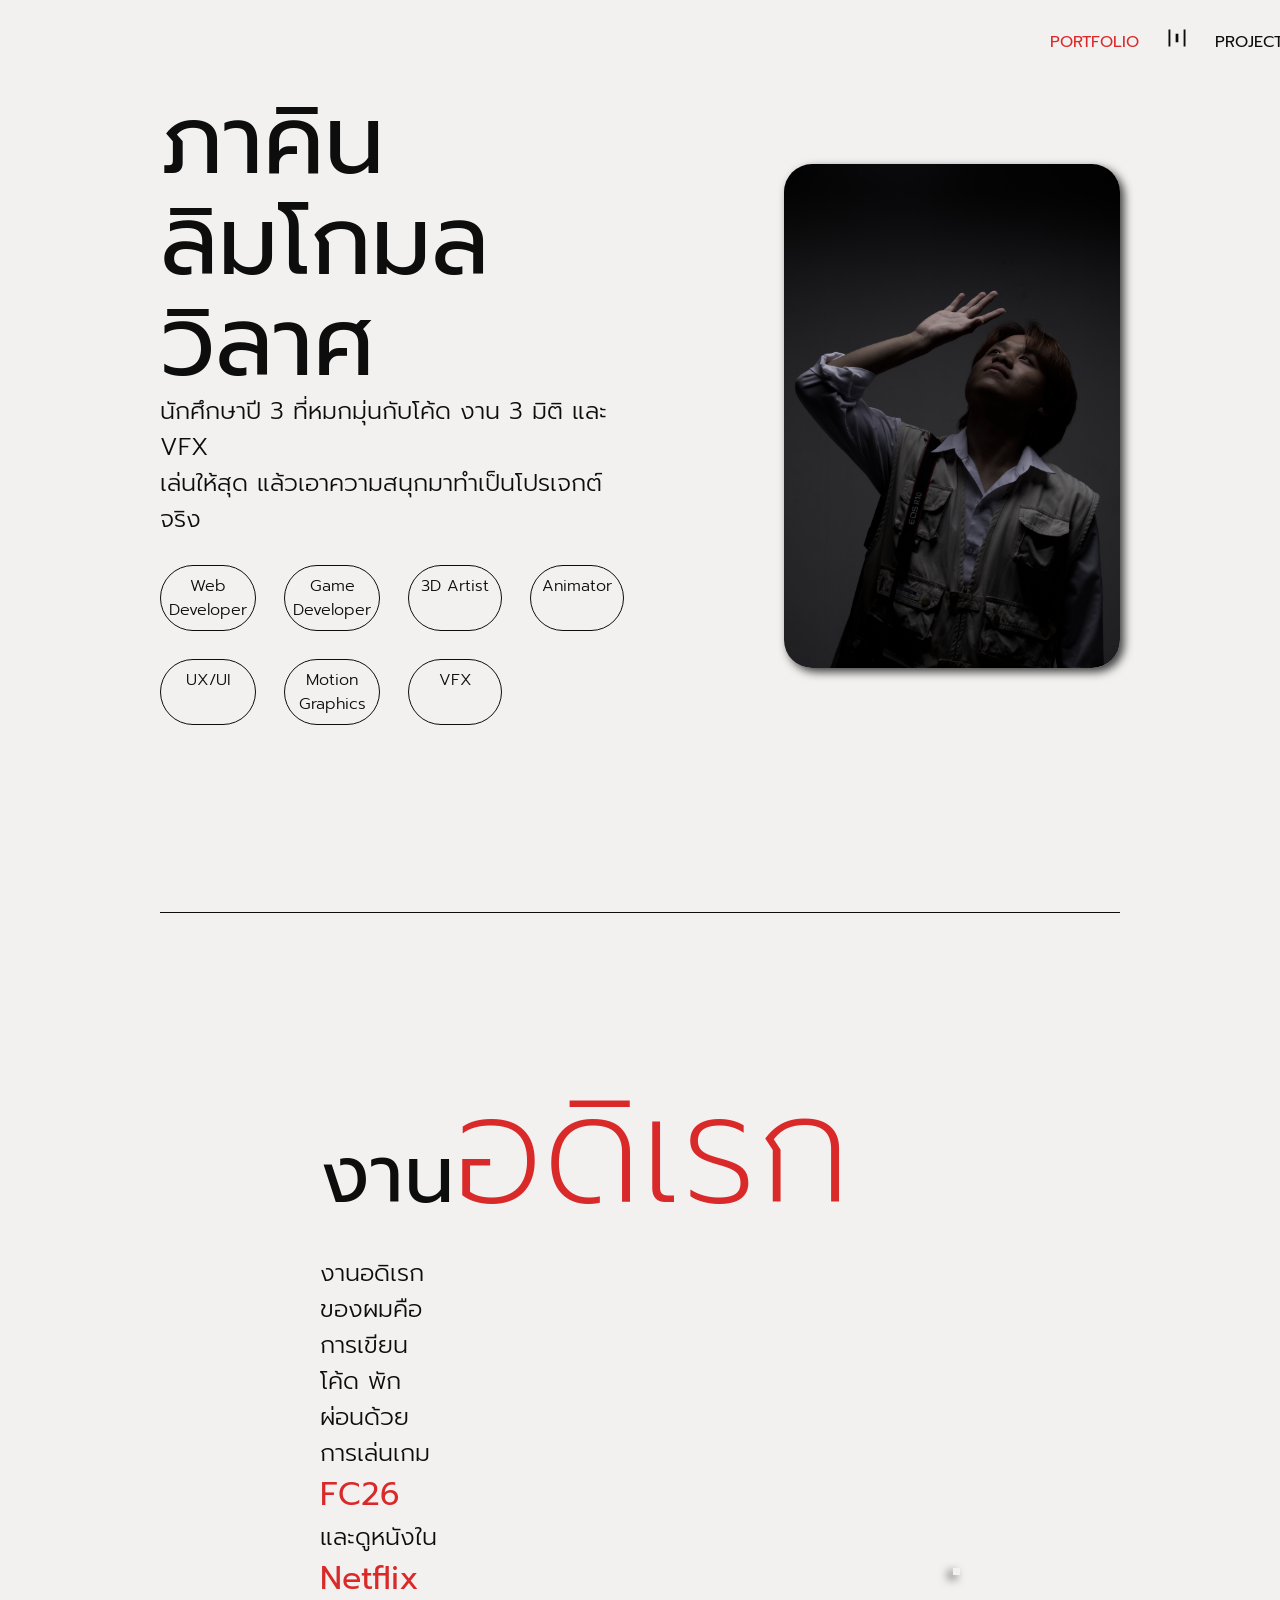
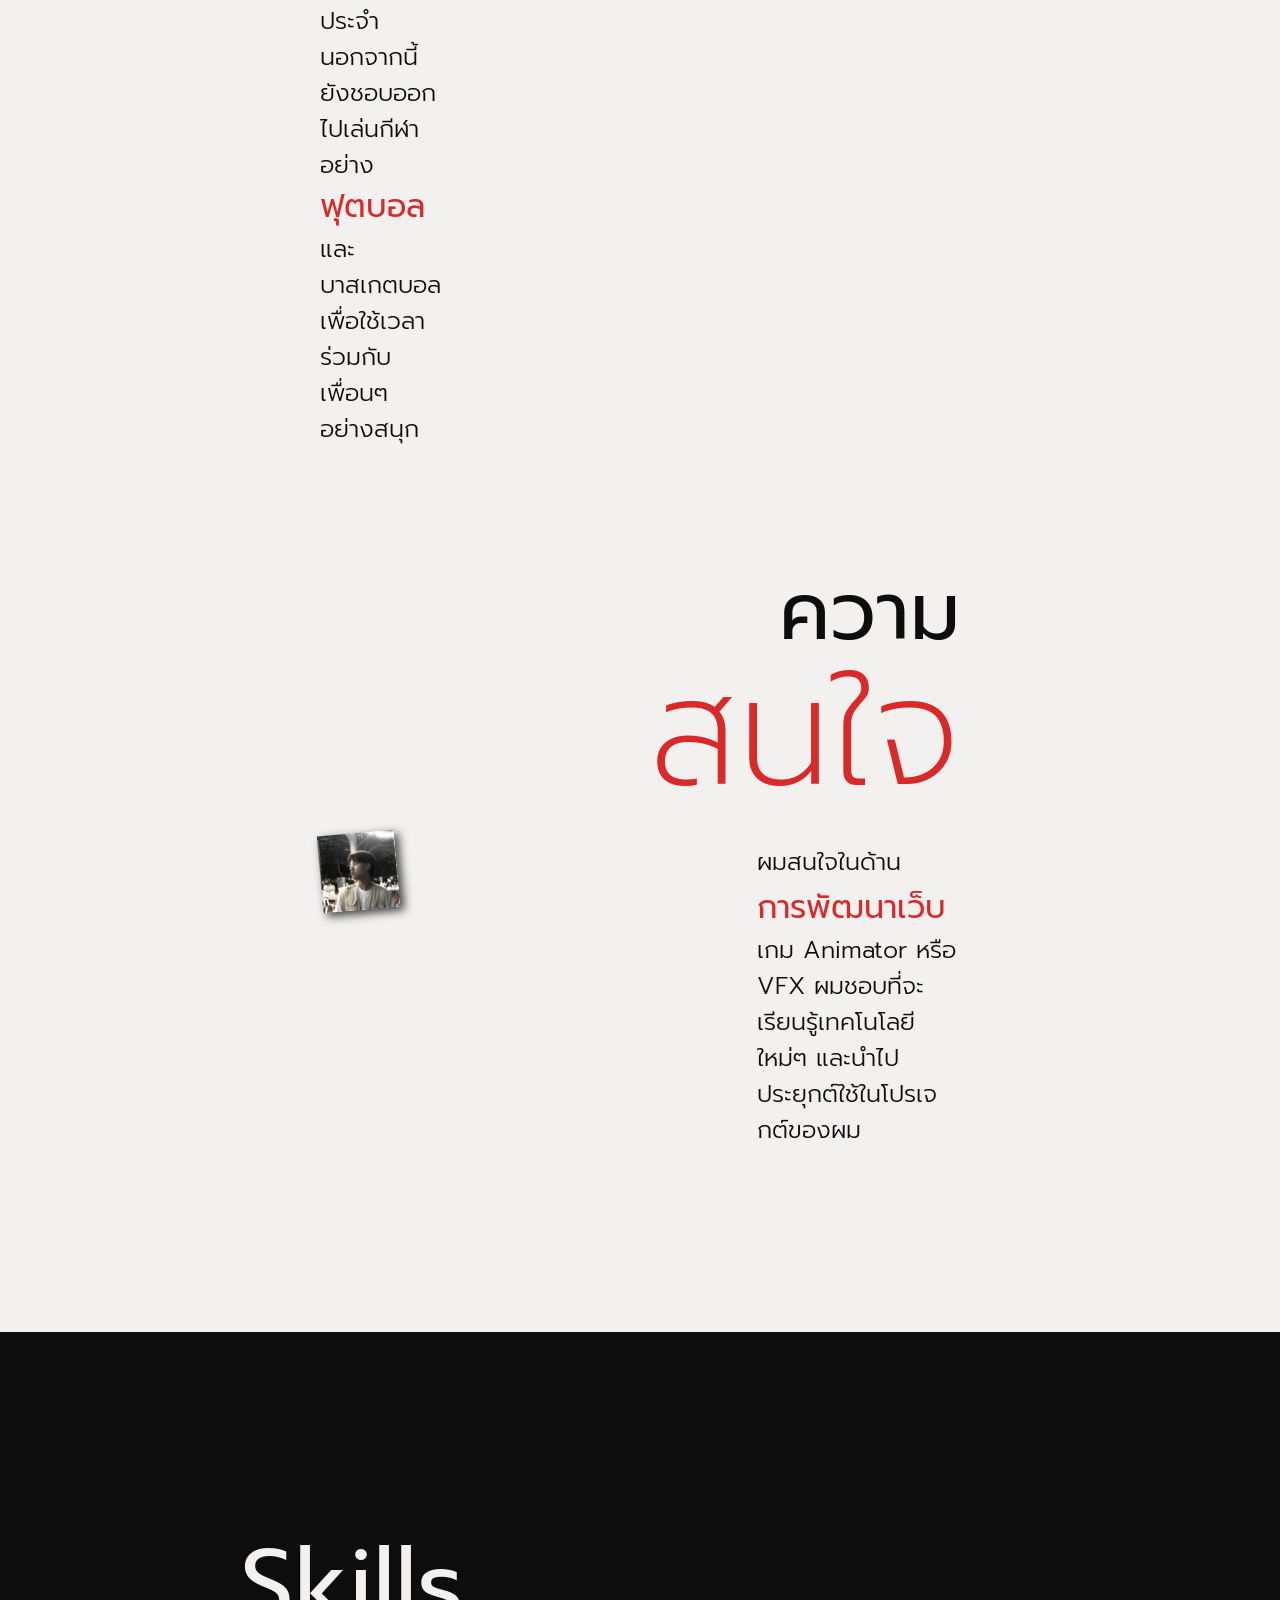
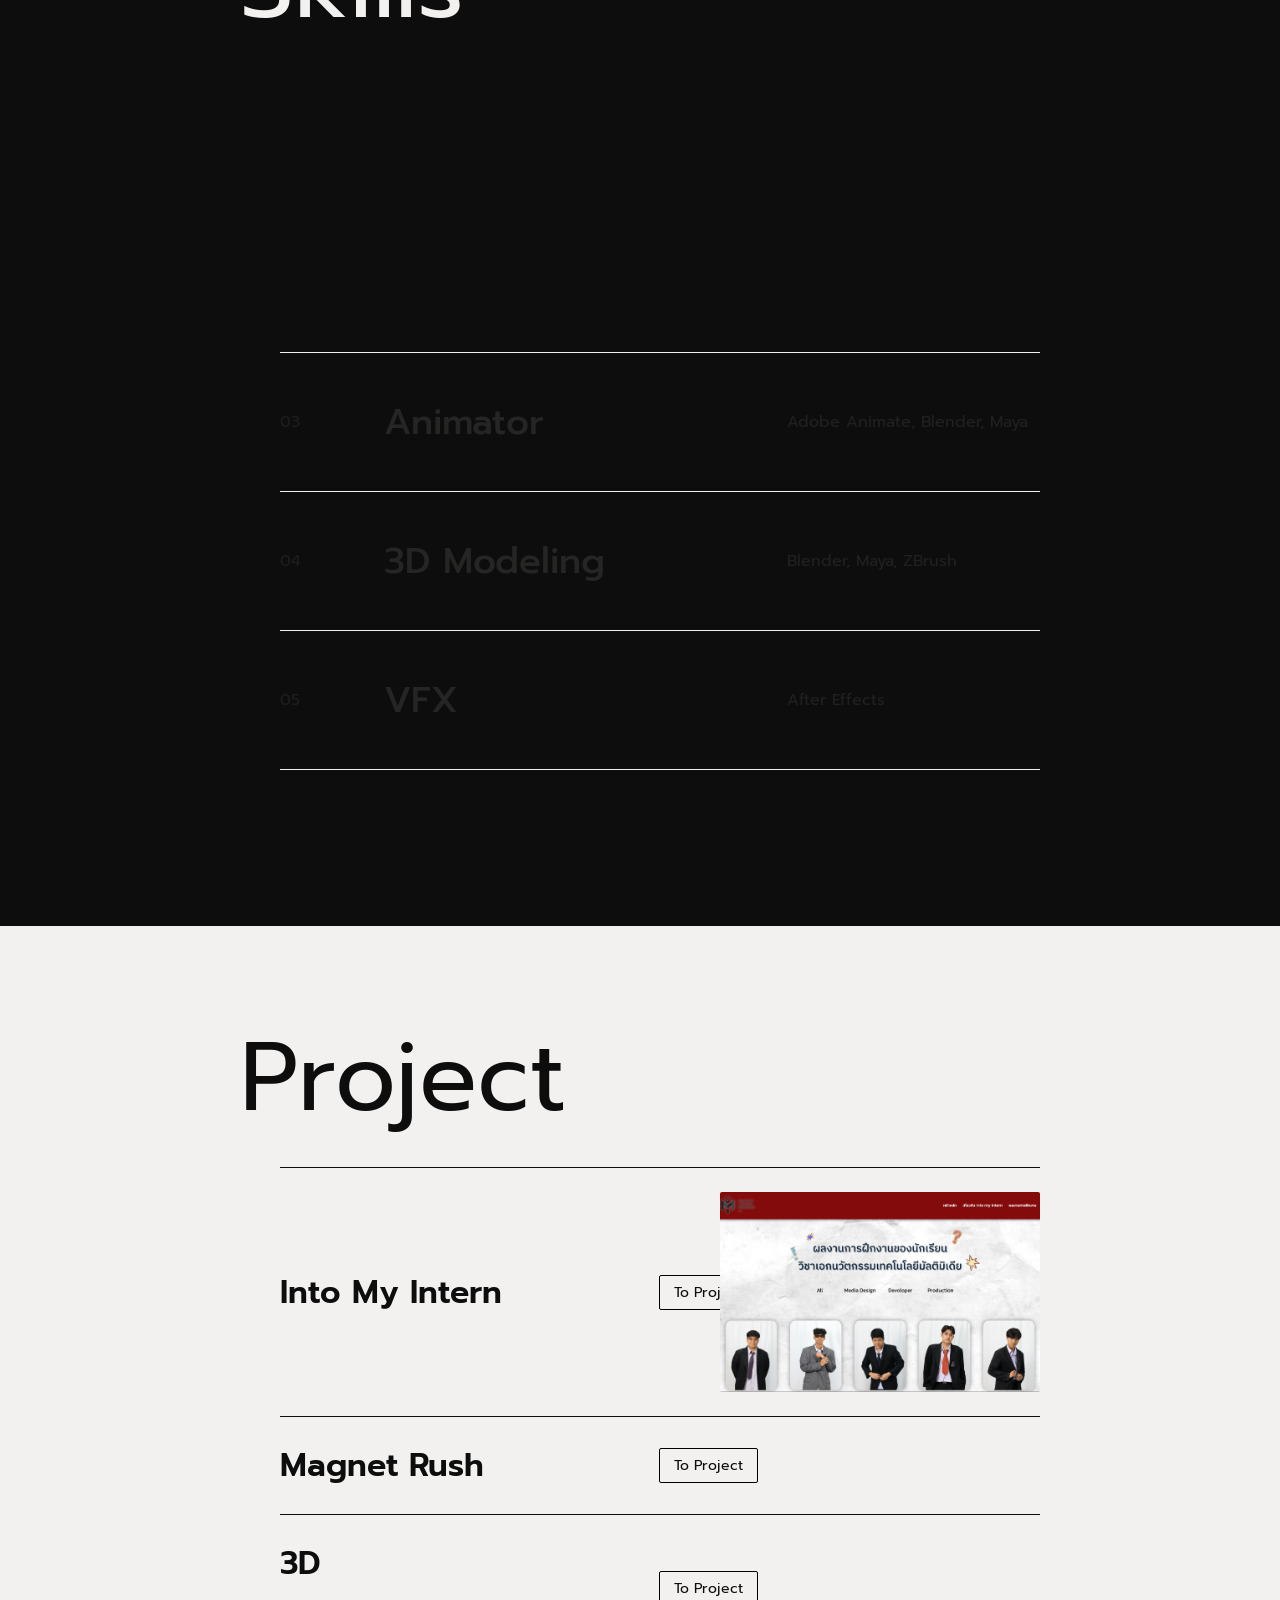
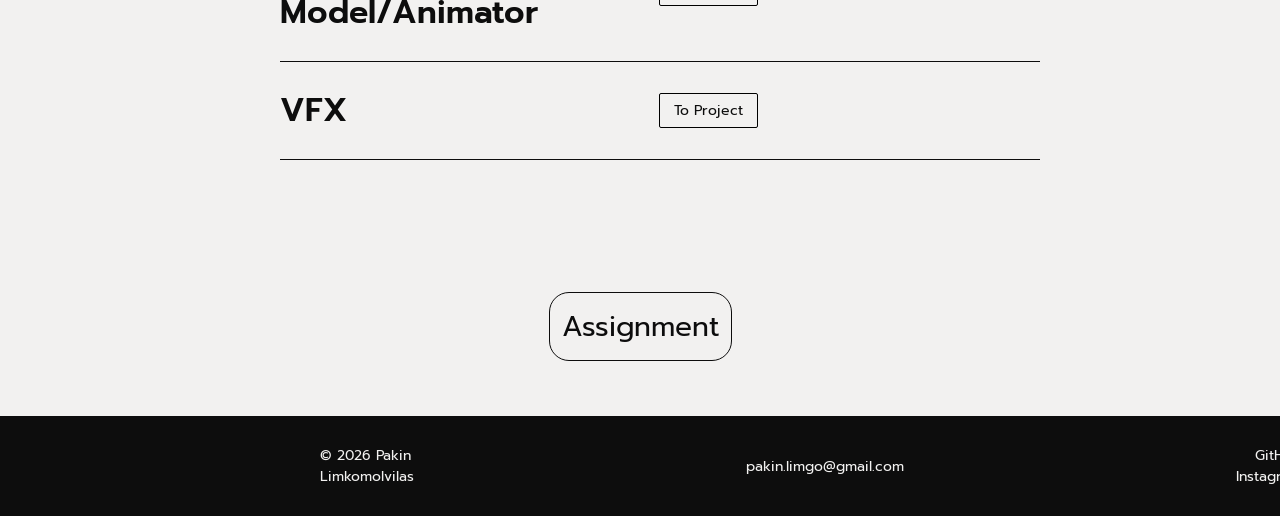
==== index.html @ 9d1e6a83 "lol" ====
<!DOCTYPE html>
<html lang="en">

<head>
    <meta charset="UTF-8">
    <meta name="viewport" content="width=device-width, initial-scale=1.0">
    <link rel="stylesheet" href="style.css">
    <script type="text/javascript" src="main.js"></script>
    <link rel="stylesheet"
        href="https://fonts.googleapis.com/css2?family=Material+Symbols+Outlined:opsz,wght,FILL,GRAD@24,500,1,0&icon_names=horizontal_distribute" />
    <title>Portfolio</title>
</head>

<body>
    <section id="profile">
        <div class="profile">
            <div class="topbar">
                <div class="topleft">
                    <img src="./img/Logo.png" alt="Profile Picture">
                </div>
                <div class="topright">
                    <ul>
                        <li>
                            <a href="./index.html" class="active">
                                PORTFOLIO
                            </a>
                        </li>
                        <li>
                            <span class="material-symbols-outlined">horizontal_distribute</span>
                        </li>
                        <li>
                            <a href="">
                                PROJECT
                            </a>
                        </li>
                    </ul>
                </div>
            </div>
            <div class="justifycenter">
                <div class="centerleft">
                    <h1>
                        <span class="block">ภาคิน</span>
                        <span class="block">ลิมโกมลวิลาศ</span>
                    </h1>
                    <p>
                        <span class="block">นักศึกษาปี 3 ที่หมกมุ่นกับโค้ด งาน 3 มิติ และ VFX</span>
                        <span class="block">เล่นให้สุด แล้วเอาความสนุกมาทำเป็นโปรเจกต์จริง</span>
                    </p>
                    <div class="position">
                        <ul>
                            <li class="position-item">Web Developer</li>
                            <li class="position-item">Game Developer</li>
                            <li class="position-item">3D Artist</li>
                            <li class="position-item">Animator</li>
                            <li class="position-item">UX/UI</li>
                            <li class="position-item">Motion Graphics</li>
                            <li class="position-item">VFX</li>
                        </ul>
                    </div>
                </div>
                <img src="./img/IMG_1264.CR3.jpg" alt="Profile Picture">
            </div>
        </div>
    </section>
    <section id="hobby">
        <div class="hobby">
            <div class="hobby-content">
                <div class="hobby-left">
                    <h1>
                        <span class="block">งาน<span>อดิเรก</span></span>
                    </h1>
                    <p>
                        งานอดิเรกของผมคือการเขียนโค้ด พักผ่อนด้วยการเล่นเกม <span>FC26</span>
                        และดูหนังใน <span>Netflix</span> ประจำ
                        นอกจากนี้ยังชอบออกไปเล่นกีฬาอย่าง<span>ฟุตบอล</span>และบาสเกตบอล
                        เพื่อใช้เวลาร่วมกับเพื่อนๆ อย่างสนุก
                    </p>
                </div>
                <div class="hobby-content-img">
                    <img src="./img/IMG_7482.JPG" alt="Hobby Picture">
                </div>
            </div>
            <div class="interests">
                <div class="interests-right">
                    <h1>
                        <span class="block">ความ<span>สนใจ</span></span>
                    </h1>
                    <p>
                        ผมสนใจในด้าน<span> การพัฒนาเว็บ</span> เกม Animator หรือ VFX
                        ผมชอบที่จะเรียนรู้เทคโนโลยีใหม่ๆ และนำไปประยุกต์ใช้ในโปรเจกต์ของผม
                    </p>
                </div>
                <div class="interests-img">
                    <img src="./img/MAT0667.jpeg" alt="Interests Picture">
                </div>
            </div>
        </div>
    </section>
    <section id="skills">
        <div class="skills">
            <div class="box-skill">
                <h1>Skills</h1>
                <ul>
                    <li class="skills-item">
                        <div class="skill-row">
                            <span class="skill-number">01</span>
                            <h2 class="skill-title">UX/UI</h2>
                            <p class="skill-description">HTML, CSS, JavaScript, Node.js</p>
                        </div>
                    </li>
                    <li class="skills-item">
                        <div class="skill-row">
                            <span class="skill-number">02</span>
                            <h2 class="skill-title">Game Developer</h2>
                            <p class="skill-description">Unity, Unreal Engine 5</p>
                        </div>
                    </li>
                    <li class="skills-item">
                        <div class="skill-row">
                            <span class="skill-number">03</span>
                            <h2 class="skill-title">Animator</h2>
                            <p class="skill-description">Adobe Animate, Blender, Maya</p>
                        </div>
                    </li>
                    <li class="skills-item">
                        <div class="skill-row">
                            <span class="skill-number">04</span>
                            <h2 class="skill-title">3D Modeling</h2>
                            <p class="skill-description">Blender, Maya, ZBrush</p>
                        </div>
                    </li>
                    <li class="skills-item">
                        <div class="skill-row">
                            <span class="skill-number">05</span>
                            <h2 class="skill-title">VFX</h2>
                            <p class="skill-description">After Effects</p>
                        </div>
                    </li>
                </ul>
            </div>
        </div>
    </section>
    <section id="project">
        <div class="project">
            <h1>Project</h1>
            <ul>
                <li class="project-item">
                    <div class="project-row">
                        <span class="project-name">Into My Intern</span>
                        <a class="project-to" href="">To Project</a>
                        <img class="project-img" src="./img/IntoMyInern.png" alt="project">
                    </div>
                </li>
                <li class="project-item">
                    <div class="project-row">
                        <span class="project-name">Magnet Rush</span>
                        <a class="project-to" href="">To Project</a>
                        <!-- <img class="project-img" src="./img/MagnetRush.png" alt="project"> -->
                    </div>
                </li>
                <li class="project-item">
                    <div class="project-row">
                        <span class="project-name">3D Model/Animator</span>
                        <a class="project-to" href="">To Project</a>
                        <!-- <img class="project-img" src="" alt="project"> -->
                    </div>
                </li>
                <li class="project-item">
                    <div class="project-row">
                        <span class="project-name">VFX</span>
                        <a class="project-to" href="">To Project</a>
                        <!-- <img class="project-img" src="" alt="project"> -->
                    </div>
                </li>
            </ul>
        </div>
    </section>
    <div class="as">
        <a href="">Assignment</a>
    </div>
    <footer class="footer">
        <div class="footer-col left">
            <span>© 2026 Pakin Limkomolvilas</span>
        </div>
        <div class="footer-col center">
            <a href="mailto:your.pakin.limgo@gmailcom">pakin.limgo@gmail.com</a>
        </div>
        <div class="footer-col right">
            <a href="https://github.com/Pakin18888888" target="_blank">GitHub</a>
            <a href="https://www.instagram.com/ppaakin_18" target="_blank">Instagram</a>
        </div>
    </footer>
</body>
---- style.css ----
@import url('https://fonts.googleapis.com/css2?family=Prompt:ital,wght@0,100;0,200;0,300;0,400;0,500;0,600;0,700;0,800;0,900;1,100;1,200;1,300;1,400;1,500;1,600;1,700;1,800;1,900&display=swap');


:root {
    --primary: #D92929;
    --primary-light: #F2F1F0;
    --primary-dark: #0D0D0D;

    --space-xs: 0.5rem;
    /*`8px`*/
    --space-sm: 0.75rem;
    /*`12px`*/
    --space-md: 1.25rem;
    /*`20px`*/
    --space-lg: 1.75rem;
    /*`28px`*/
    --space-xl: 2.5rem;
    /*`40px`*/
    --space-xxl: 3rem;
    /*`48px`*/
    --space-xxxl: 4.25rem;
    /*`68px`*/
    --space-xxxxl: 10rem;
    /*`160px`*/
    --space-xxxxxl: 15rem;
    /*`320px`*/

    --transition-smoment: all 0.3s ease;
}

/* --------------------------------------- */
/* -------------- Portfolio -------------- */
/* --------------------------------------- */

*,
*::before,
*::after {
    transition: var(--transition-smoment);
}

html {
    scroll-behavior: smooth;
}

body {
    font-family: 'Prompt', sans-serif;
    margin: 0;
    padding: 0;
    background-color: var(--primary-light);
    color: var(--primary-dark);
}

.material-symbols-outlined {
    font-variation-settings:
        'FILL' 1,
        'wght' 500,
        'GRAD' 0,
        'opsz' 24
}

#profile,
#hobby {
    width: 100%;
    min-height: 100vh;
}

.profile,
.hobby,
.project {
    margin: 0 var(--space-xxxxl);
    margin-bottom: var(--space-xl);
}

.hobby {
    border-top: 0.05px solid var(--primary-dark);
}

.topbar {
    display: flex;
    gap: 1000px;
    justify-content: center;
    margin-top: var(--space-sm);
    margin-bottom: var(--space-sm);
    margin-left: var(--space-xxxxl);
    margin-right: var(--space-xxxxl);

}

.topright ul {
    display: flex;
    gap: var(--space-lg);
    align-items: center;
    justify-content: right;
    margin-right: var(--space-xxl);
}

.topleft img {
    width: 60px;
}

.topright ul li {
    list-style: none;
}

.topright ul li a {
    text-decoration: none;
    color: var(--primary-dark);
    font-size: 16px;
    font-weight: 400;
}

.topright ul li a.active {
    color: var(--primary);
}

.topright ul li span {
    font-size: 20px;
    font-weight: 400;
}

.block {
    display: block;
}

.justifycenter {
    display: flex;
    gap: var(--space-xxxxl);
    justify-content: center;
    align-items: center;
}

.justifycenter img {
    width: 35%;
    border-radius: var(--space-lg);
    box-shadow: 4px 4px 10px rgba(0, 0, 0, 0.75);
    filter: grayscale(50%);
}


.centerleft h1 {
    font-size: 96px;
    font-weight: 400;
    line-height: 1.05;
    margin: 0;
}

.centerleft p {
    font-size: 24px;
    font-weight: 300;
    line-height: 1.5;
    margin: 0;
}

.position ul {
    display: grid;
    grid-template-columns: repeat(4, 1fr);
    gap: var(--space-lg);
    margin-top: var(--space-lg);
    padding: 0;
}

.position ul li {
    font-size: 16px;
    font-weight: 300;
    list-style: none;
    text-align: center;
}

.position-item {
    padding: var(--space-xs);
    border: 1px solid var(--primary-dark);
    border-radius: var(--space-xl);
}

.hobby-content {
    margin: var(--space-xxxxl);
    margin-bottom: 100px;
    display: flex;
    gap: var(--space-sm);
    justify-content: center;
    align-items: center;
    flex-direction: row;
}

.hobby-content-img {
    width: 55%;
    aspect-ratio: 1 / 1;
    overflow: hidden;
    box-shadow: -4px 4px 10px rgba(0, 0, 0, 0.75);
    transform: rotate(5deg);
}

.hobby-content-img img {
    width: 100%;
    height: 100%;
    object-fit: cover;
    object-position: 25% 60%;
    transform: scale(1.5);
    transform-origin: 95% 50%;
    filter: grayscale(50%);
}

.hobby-left h1 {
    font-size: 80px;
    font-weight: 400;
    line-height: 1.05;
    margin: 0;
}

.hobby-left p {
    font-size: 24px;
    font-weight: 300;
    line-height: 1.5;
    padding-right: 500px;
}

.hobby-left h1 span>span {
    font-size: 150px;
    font-weight: 200;
    color: var(--primary);
}

.hobby-left p span {
    font-size: 32px;
    font-weight: 400;
    color: var(--primary);
}

.interests {
    margin: var(--space-xxxxl);
    margin-top: 0;
    display: flex;
    gap: var(--space-xxxxl);
    justify-content: center;
    align-items: center;
    flex-direction: row-reverse;
}

.interests-img {
    width: 45%;
    aspect-ratio: 1 / 1;
    overflow: hidden;
    box-shadow: 4px 4px 10px rgba(0, 0, 0, 0.75);
    transform: rotate(-5deg);
}

.interests-img img {
    width: 100%;
    height: 100%;
    object-fit: cover;
    object-position: 25% 60%;
    transform: scale(1.5);
    transform-origin: 75% 50%;
    filter: grayscale(50%);
}

.interests-right h1 {
    font-size: 80px;
    font-weight: 400;
    line-height: 1.05;
    margin: 0;
    text-align: right;
}

.interests-right p {
    font-size: 24px;
    font-weight: 300;
    line-height: 1.5;
    align-items: right;
    padding-left: 200px;
}

.interests-right h1 span>span {
    font-size: 150px;
    font-weight: 200;
    color: var(--primary);
}

.interests-right p span {
    font-size: 32px;
    font-weight: 400;
    color: var(--primary);
}

#skills {
    width: 100%;
    min-height: auto;
    background-color: var(--primary-dark);
    display: flex;
    flex-direction: column;
    justify-content: center;
    padding: 100px 0;
    box-sizing: border-box;
}

.skills {
    color: var(--primary-light);
    background-color: var(--primary-dark);
    margin: 0 var(--space-xxxxxl);
    margin-bottom: var(--space-xl);
}

.box-skill {
    margin: 0;
}

.skills h1 {
    font-size: 96px;
    font-weight: 400;
    margin-bottom: 0;
}

.skills-item {
    list-style: none;
    border-top: 0.05px solid var(--primary-light);
    opacity: 0;
    transform: translateX(150px);
}

.skills-item:last-child {
    border-bottom: 0.05px solid var(--primary-light);
}

.skills-item.active{
    opacity: 1;
    transform: translateX(0);
}

.skill-row {
    display: grid;
    grid-template-columns: 80px 1.5fr 1fr;
    gap: 24px;
    align-items: center;
    font-size: 24px;
    padding: 42px 0;
    opacity: .1;
}

.skill-number {
    font-size: 16px;
    opacity: 0.7;
}

.skill-title {
    font-size: 36px;
    font-weight: 500;
    margin: 0;
}

.skill-description {
    font-size: 16px;
    margin: 0;
    text-align: left;
    opacity: 0.8;
}

#project {
    width: 100%;
    min-height: 100vb;
    padding: 0 0 60px 0;
    box-sizing: border-box;
}

.project {
    margin: 0 var(--space-xxxxxl);
}

.project h1 {
    font-size: 96px;
    font-weight: 400;
    margin-bottom: 0;
}

.project-item {
    list-style: none;
    border-top: 0.05px solid var(--primary-dark);
}

.project-item:last-child {
    border-bottom: 0.05px solid var(--primary-dark);
}

.project-row {
    display: grid;
    grid-template-columns: 1.5fr 1fr 200px;
    gap: 32px;
    align-items: center;
    padding: 24px 0;
}

.project-name {
    font-size: 32px;
    font-weight: 600;
}

.project-to {
    justify-self: center;
    text-decoration: none;
    color: inherit;
    font-size: 14px;
    border: 1px solid #000;
    padding: 6px 14px;
    border-radius: 2px;
    cursor: pointer;
    transition: background-color 0.2s ease, color 0.2s ease;
}

.project-img {
    width: 320px;
    height: 200px;
    object-fit: cover;
    background-color: #555555;
    border-radius: 2px;
    justify-self: end;
}

.as {
    text-align: center;
    margin-bottom: var(--space-xxxl);
}

.as a {
    background-color: var(--primary-light);
    color: var(--primary-dark);
    text-decoration: none;
    font-size: var(--space-lg);
    border: 1px solid;
    border-radius: 20px;
    padding: var(--space-sm);
}

.footer-col {
    margin: 0 var(--space-xxxxl);
}

.footer {
    display: grid;
    grid-template-columns: repeat(3, 1fr);
    align-items: center;
    min-height: 100px;
    padding: 0 var(--space-xxxxl, 8%);
    box-sizing: border-box;
    background-color: var(--primary-dark);
    color: var(--primary-light);
    font-size: 14px;
}

.footer-col.left {
    text-align: left;
}

.footer-col.center {
    text-align: center;
}

.footer-col.right {
    text-align: right;
}

.footer a {
    color: inherit;
    text-decoration: none;
    margin-left: 12px;
    transition: opacity 0.2s;
}

.topright ul li a:active {
    color: var(--primary);
}

.topright ul li a:hover {
    color: var(--primary);
}

.position-item:hover {
    background-color: var(--primary-dark);
    color: var(--primary-light);
}

.justifycenter img:hover {
    filter: grayscale(0);
}

.hobby-content-img:hover {
    aspect-ratio: 2 / 1;
    transform: scale(2);
    box-shadow: 0px 4px 40px rgba(0, 0, 0, 0.75);
}

.hobby-content-img img:hover {
    object-position: 25% 60%;
    transform-origin: 55% 50%;
    filter: grayscale(0);
    transform: scale(2);
}

.interests-img:hover {
    aspect-ratio: 2 / 3;
    transform: scale(1);
    width: 35%;
    box-shadow: 0px 4px 40px rgba(0, 0, 0, 0.75);
}

.interests-img img:hover {
    object-position: 50% 30%;
    transform-origin: 50% 50%;
    filter: grayscale(0);
    transform: scale(2);
}

.skill-row:hover{
    opacity: 1;
}
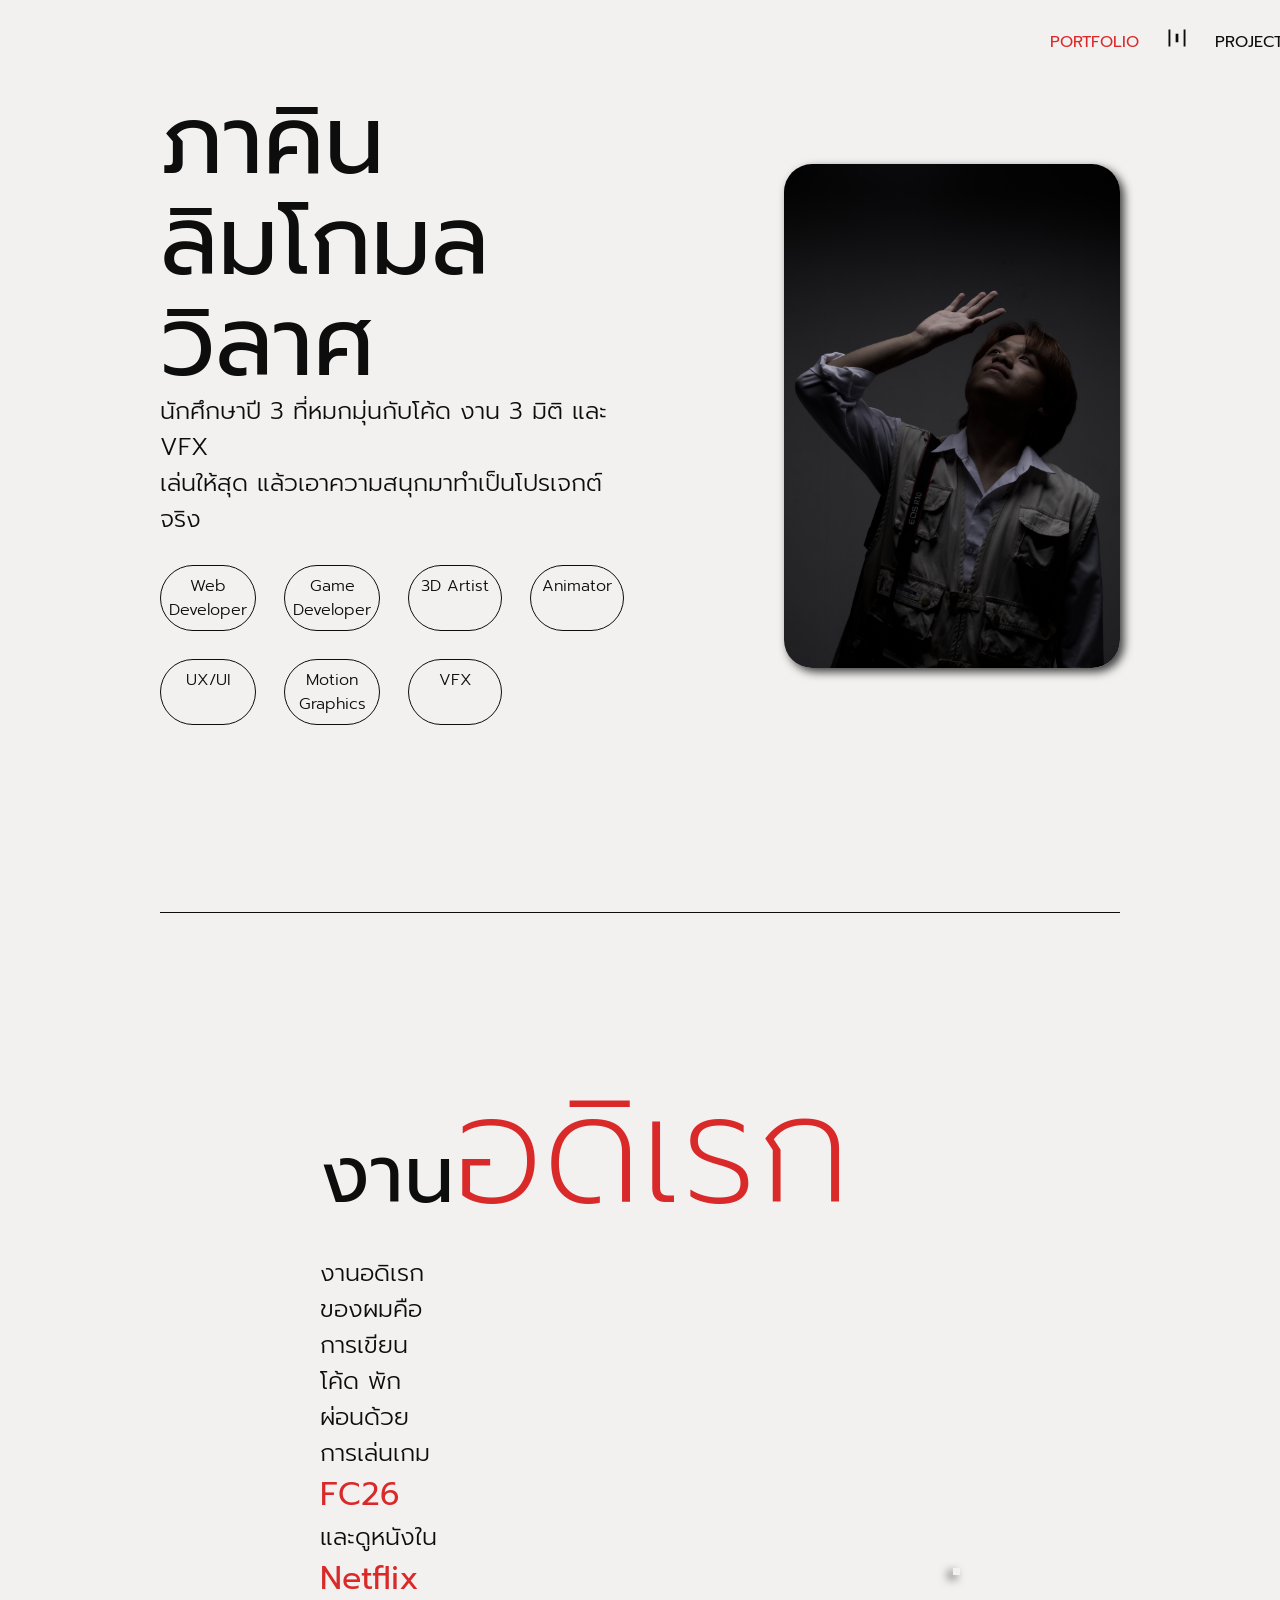
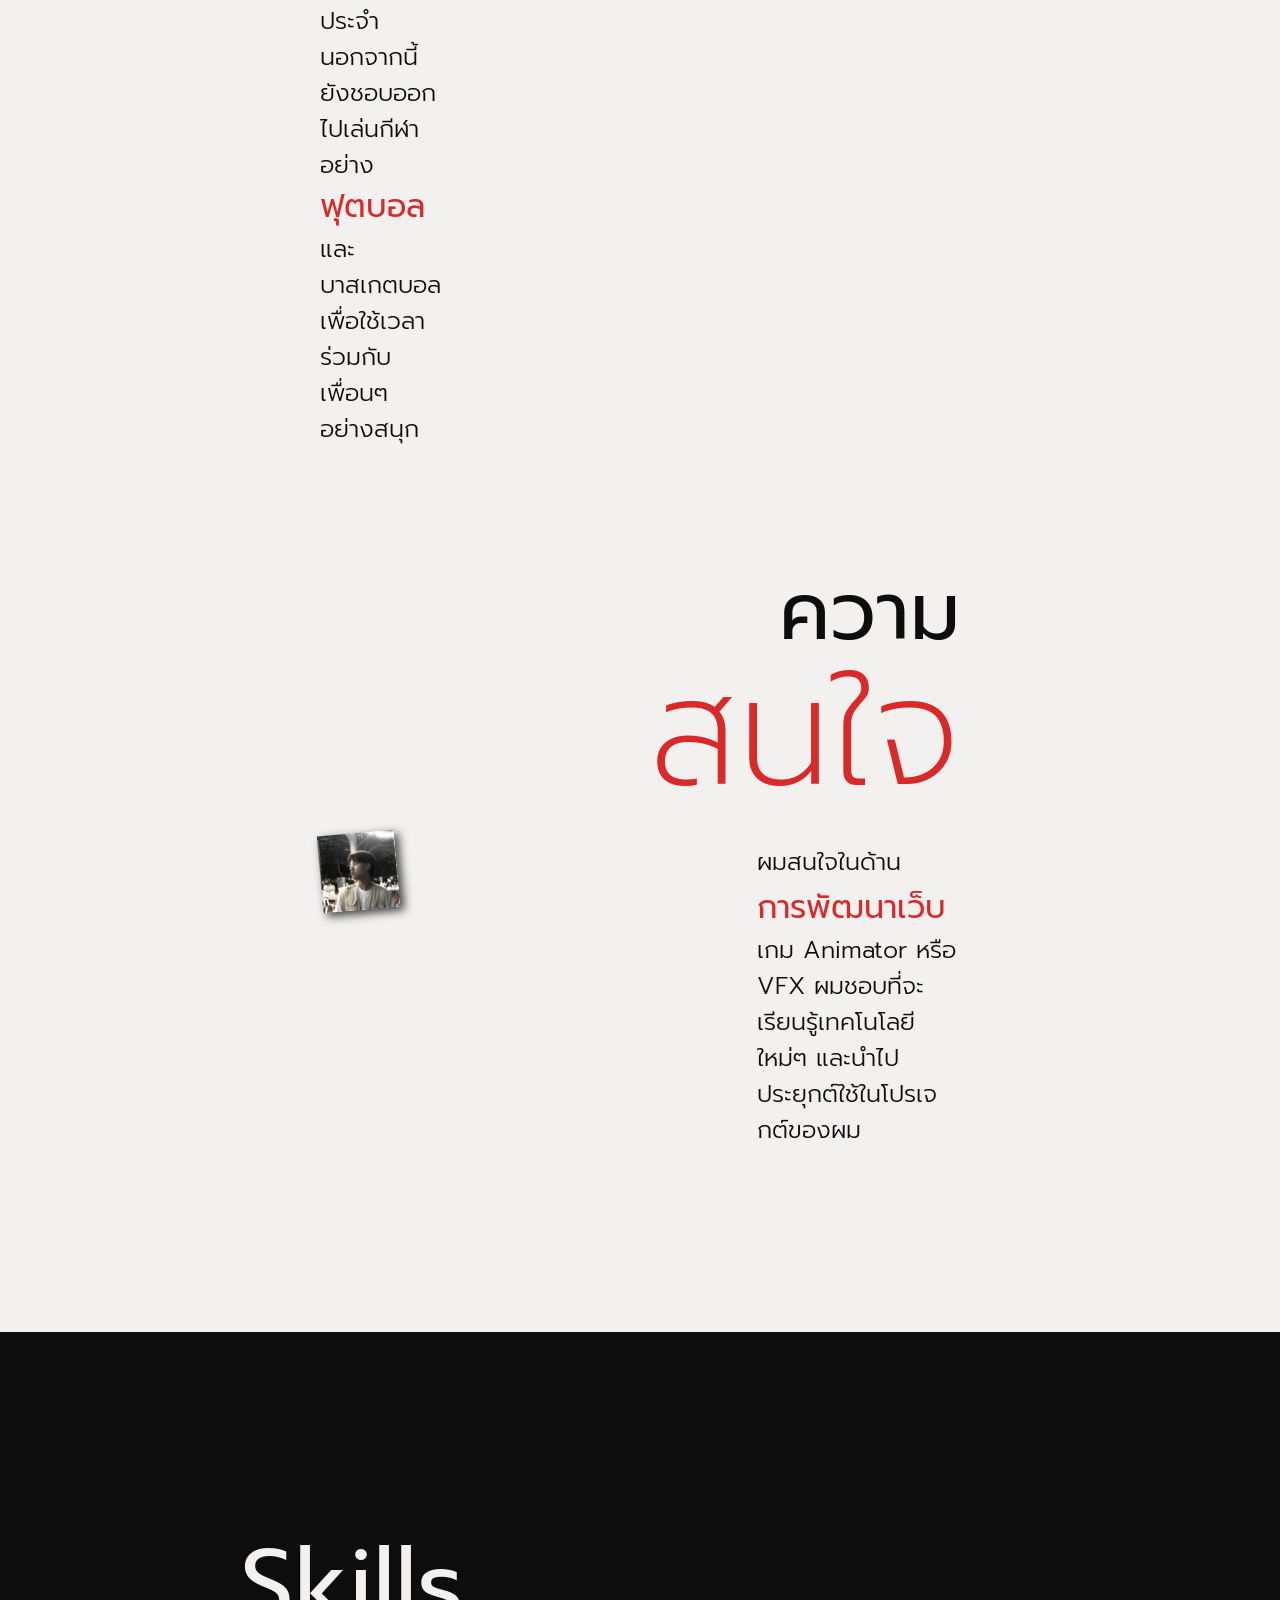
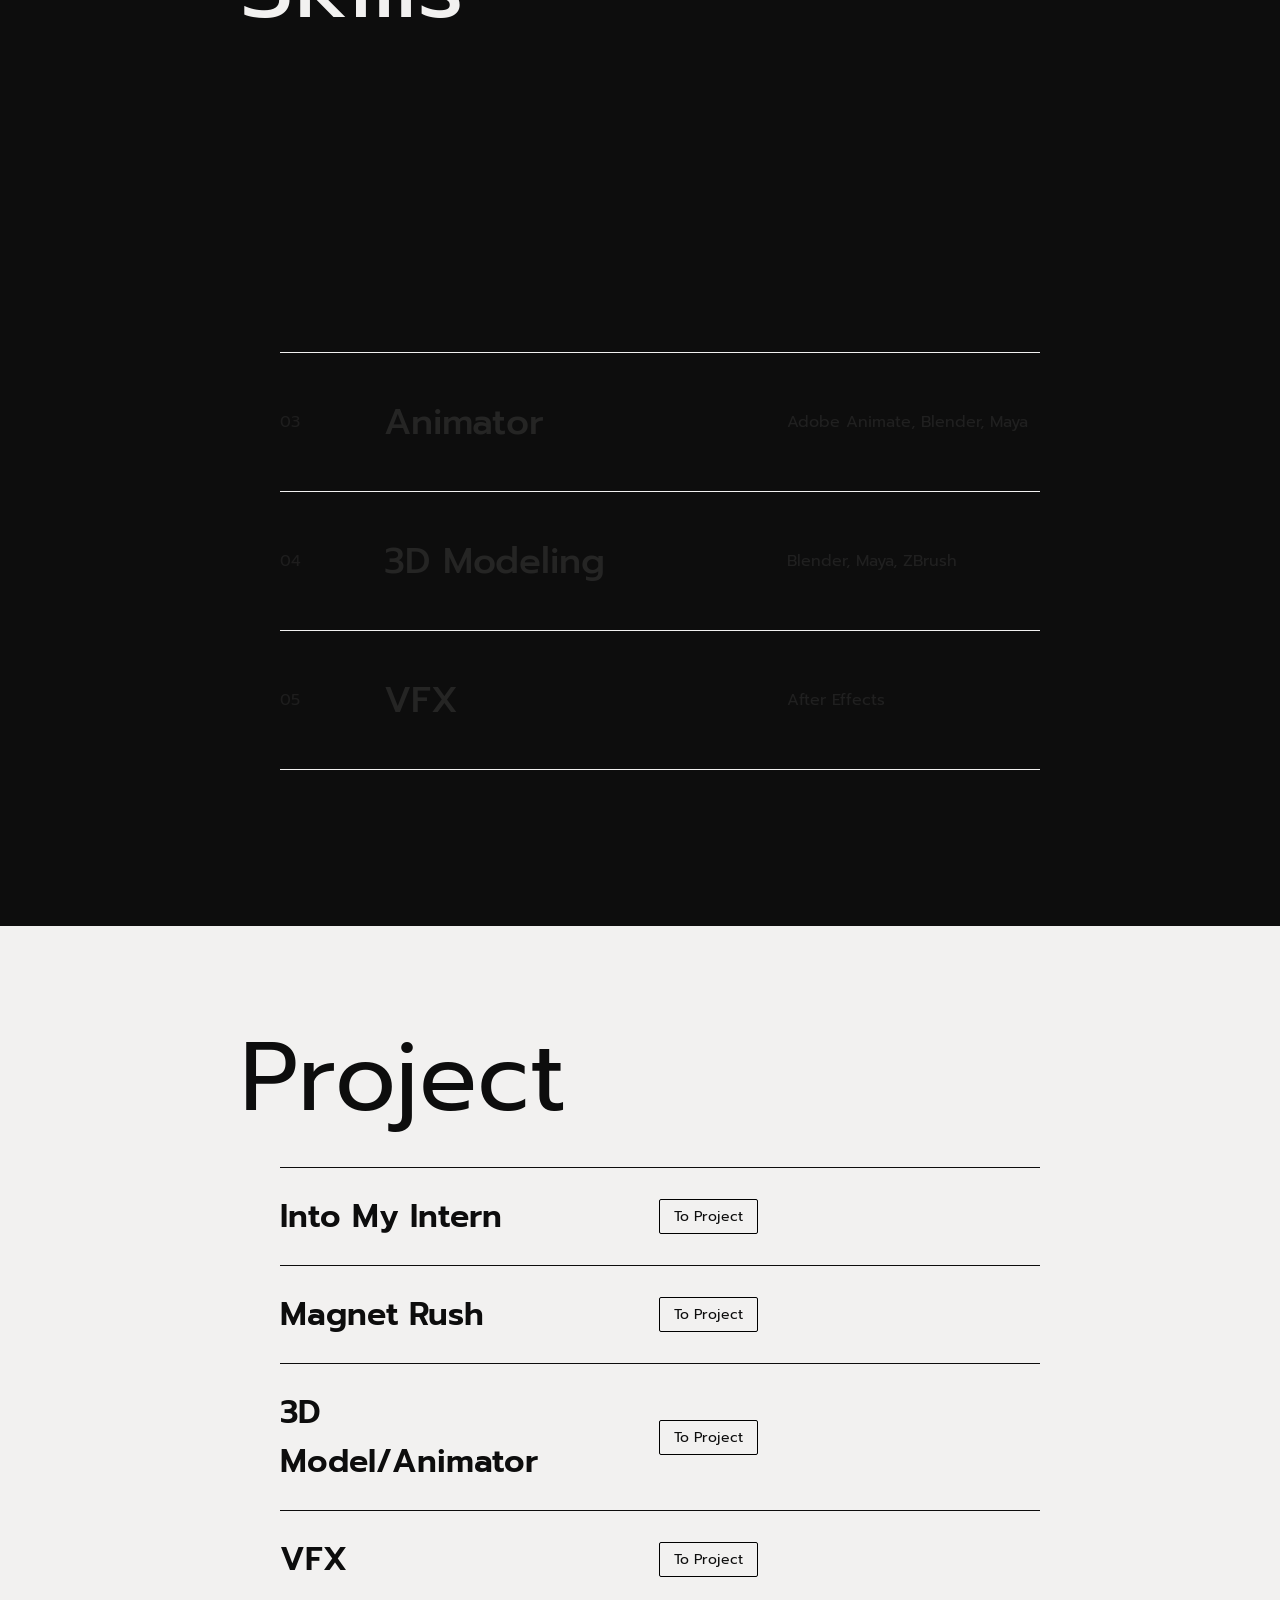
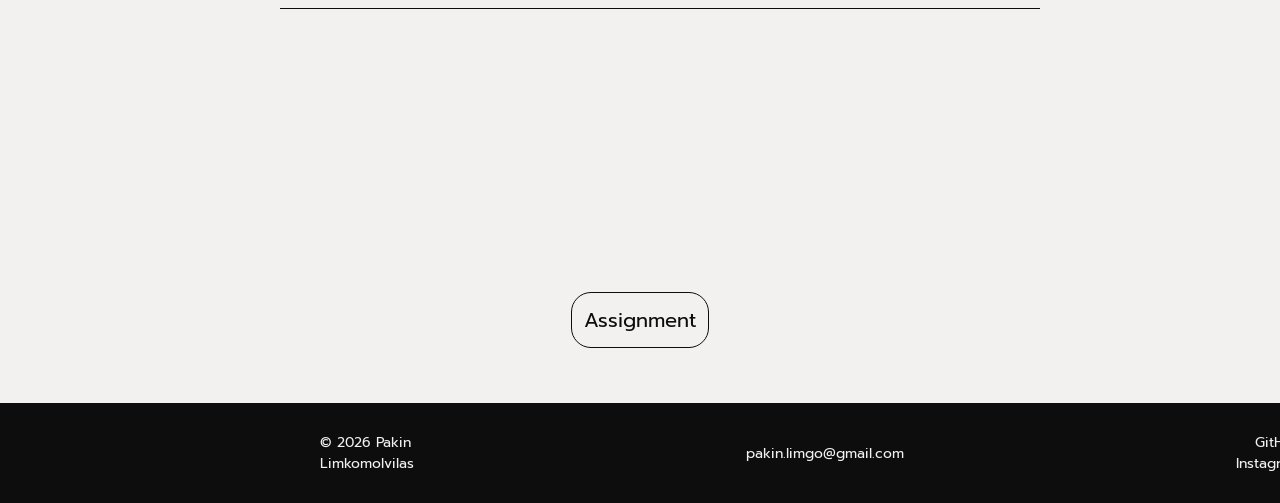
==== commit 61a135fd: "ok" ====
--- a/index.html
+++ b/index.html
@@ -144,28 +144,28 @@
         <div class="project">
             <h1>Project</h1>
             <ul>
-                <li class="project-item">
+                <li class="project-item active">
                     <div class="project-row">
                         <span class="project-name">Into My Intern</span>
                         <a class="project-to" href="">To Project</a>
                         <img class="project-img" src="./img/IntoMyInern.png" alt="project">
                     </div>
                 </li>
-                <li class="project-item">
+                <li class="project-item active">
                     <div class="project-row">
                         <span class="project-name">Magnet Rush</span>
                         <a class="project-to" href="">To Project</a>
                         <!-- <img class="project-img" src="./img/MagnetRush.png" alt="project"> -->
                     </div>
                 </li>
-                <li class="project-item">
+                <li class="project-item active">
                     <div class="project-row">
                         <span class="project-name">3D Model/Animator</span>
                         <a class="project-to" href="">To Project</a>
                         <!-- <img class="project-img" src="" alt="project"> -->
                     </div>
                 </li>
-                <li class="project-item">
+                <li class="project-item active">
                     <div class="project-row">
                         <span class="project-name">VFX</span>
                         <a class="project-to" href="">To Project</a>
--- a/style.css
+++ b/style.css
@@ -321,7 +321,7 @@
     border-bottom: 0.05px solid var(--primary-light);
 }
 
-.skills-item.active{
+.skills-item.active {
     opacity: 1;
     transform: translateX(0);
 }
@@ -414,6 +414,51 @@
     justify-self: end;
 }
 
+.expandable-details,
+.expandable-image {
+    display: grid;
+    grid-template-rows: 0fr;
+    opacity: 0;
+}
+
+/* ทำให้รูปภาพมีสไลด์จากทางซ้ายนิดๆ แบบในคลิป */
+.expandable-image {
+    transform: translateX(-20px);
+    justify-self: end;
+    /* ดันกรอบรูปให้ชิดขวาสุดเสมอ */
+}
+
+/* ซ่อนส่วนเกินเวลายังพับอยู่ */
+.details-inner,
+.image-inner {
+    overflow: hidden;
+}
+
+/* จัดสไตล์ตัวหนังสือ */
+.details-inner {
+    display: flex;
+    gap: 40px;
+    margin-top: 0;
+    transition: margin-top 0.5s ease;
+}
+
+.details-inner small {
+    font-size: 10px;
+    color: #888;
+    letter-spacing: 1px;
+}
+
+.details-inner p {
+    font-size: 14px;
+    margin: 4px 0 0 0;
+    font-weight: 500;
+}
+
+/* ทำให้ชี้เมาส์ได้ทั้งบรรทัด */
+.project-item {
+    cursor: pointer;
+}
+
 .as {
     text-align: center;
     margin-bottom: var(--space-xxxl);
@@ -423,7 +468,7 @@
     background-color: var(--primary-light);
     color: var(--primary-dark);
     text-decoration: none;
-    font-size: var(--space-lg);
+    font-size: var(--space-md);
     border: 1px solid;
     border-radius: 20px;
     padding: var(--space-sm);
@@ -508,6 +553,30 @@
     transform: scale(2);
 }
 
-.skill-row:hover{
+.skill-row:hover {
     opacity: 1;
+}
+
+.project-item:hover .project-name {
+    color: #e50914;
+    transition: color 0.3s ease;
+}
+
+/* 2. กางความสูงและโชว์เนื้อหา + รูปภาพ */
+.project-item:hover .expandable-details,
+.project-item:hover .expandable-image {
+    grid-template-rows: 1fr;
+    opacity: 1;
+    width: 320px;
+    height: 200px;
+}
+
+/* สไลด์รูปเข้าที่ */
+.project-item:hover .expandable-image {
+    transform: translateX(0);
+}
+
+/* 3. ดันรายละเอียดลงมาให้มีระยะห่างจากชื่อ */
+.project-item:hover .details-inner {
+    margin-top: 16px;
 }
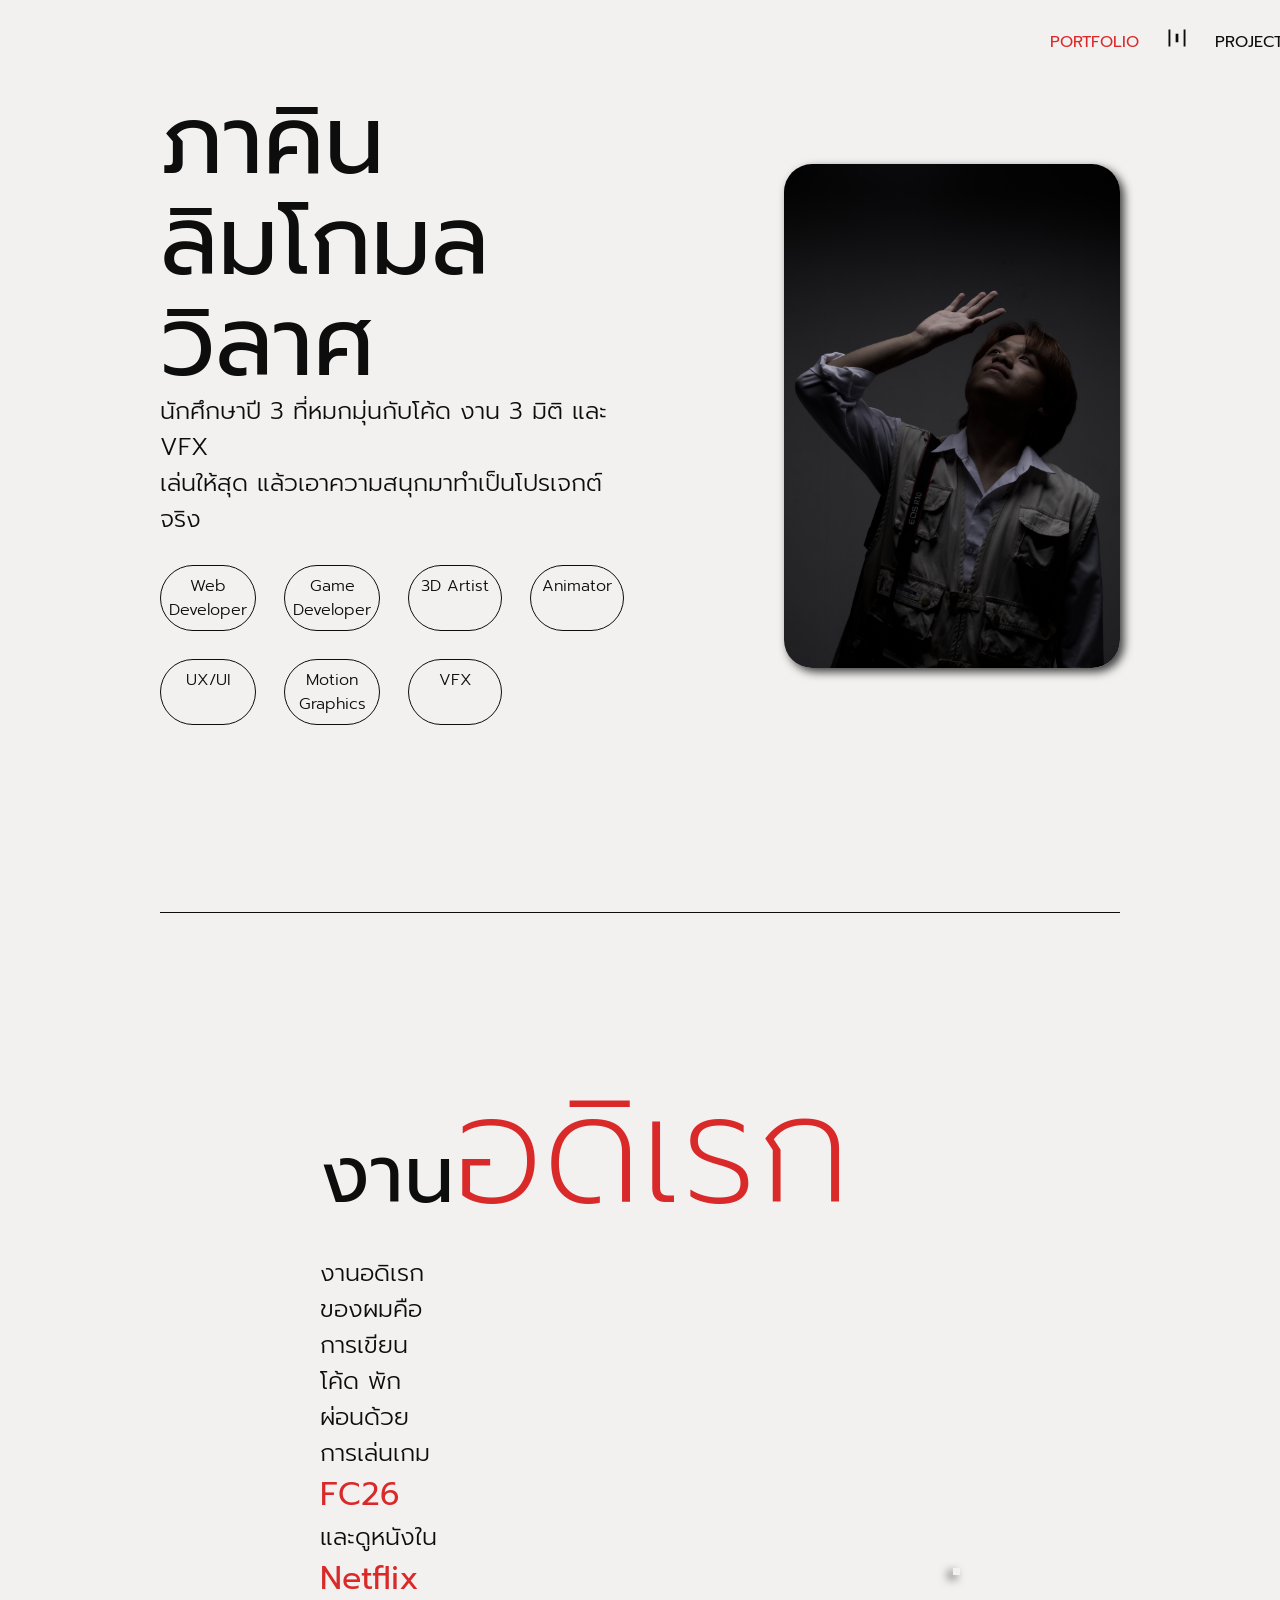
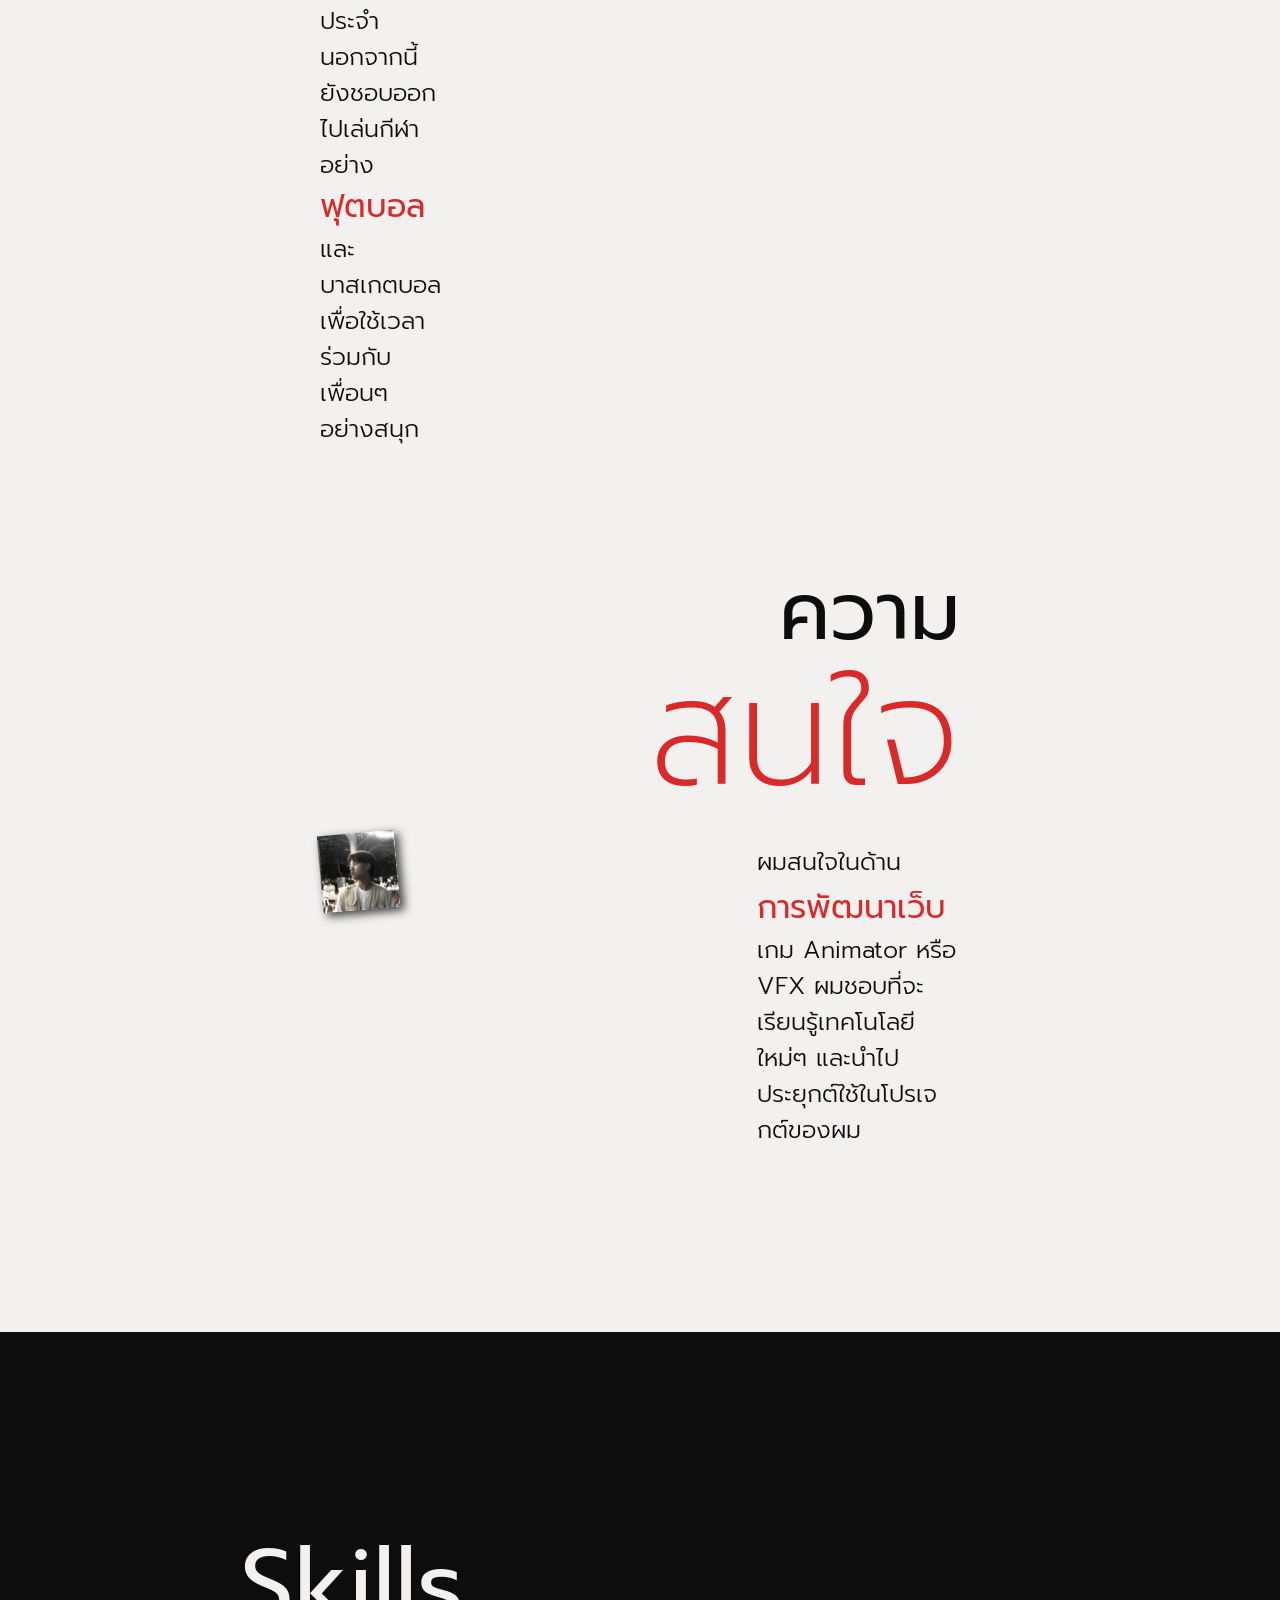
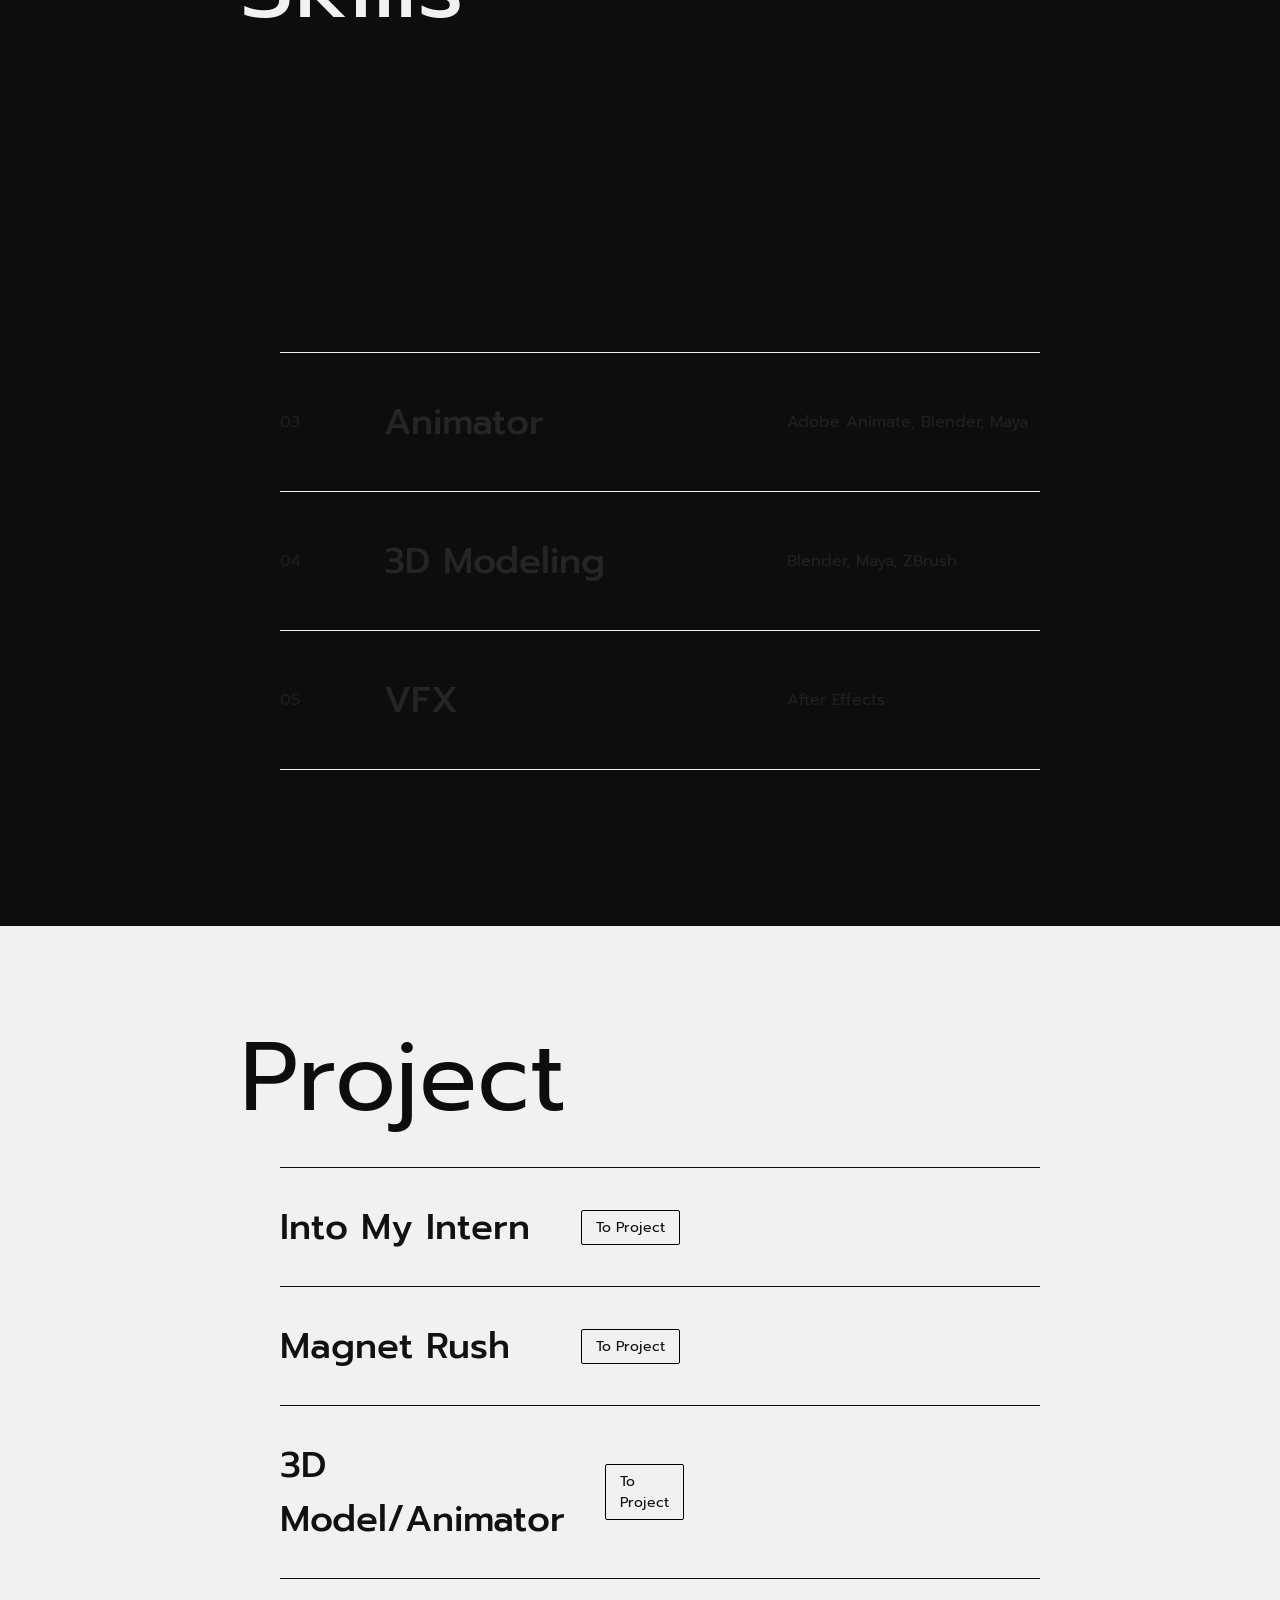
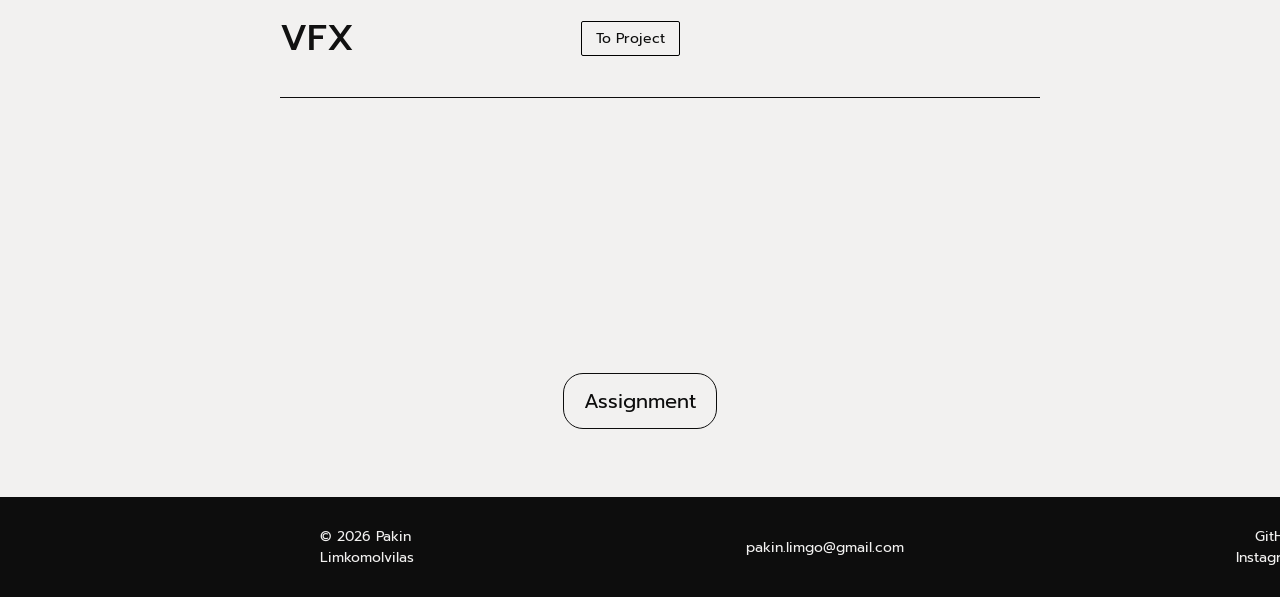
==== commit 2ec299a4: "portfolio" ====
--- a/index.html
+++ b/index.html
@@ -144,32 +144,28 @@
         <div class="project">
             <h1>Project</h1>
             <ul>
-                <li class="project-item active">
+                <li class="project-item">
                     <div class="project-row">
                         <span class="project-name">Into My Intern</span>
                         <a class="project-to" href="">To Project</a>
-                        <img class="project-img" src="./img/IntoMyInern.png" alt="project">
                     </div>
                 </li>
-                <li class="project-item active">
+                <li class="project-item">
                     <div class="project-row">
                         <span class="project-name">Magnet Rush</span>
                         <a class="project-to" href="">To Project</a>
-                        <!-- <img class="project-img" src="./img/MagnetRush.png" alt="project"> -->
                     </div>
                 </li>
-                <li class="project-item active">
+                <li class="project-item">
                     <div class="project-row">
                         <span class="project-name">3D Model/Animator</span>
                         <a class="project-to" href="">To Project</a>
-                        <!-- <img class="project-img" src="" alt="project"> -->
                     </div>
                 </li>
-                <li class="project-item active">
+                <li class="project-item">
                     <div class="project-row">
                         <span class="project-name">VFX</span>
                         <a class="project-to" href="">To Project</a>
-                        <!-- <img class="project-img" src="" alt="project"> -->
                     </div>
                 </li>
             </ul>
--- a/style.css
+++ b/style.css
@@ -374,6 +374,8 @@
 .project-item {
     list-style: none;
     border-top: 0.05px solid var(--primary-dark);
+    cursor: pointer;
+    position: relative;
 }
 
 .project-item:last-child {
@@ -382,15 +384,17 @@
 
 .project-row {
     display: grid;
-    grid-template-columns: 1.5fr 1fr 200px;
-    gap: 32px;
-    align-items: center;
-    padding: 24px 0;
+    grid-template-columns: 1fr auto 320px; 
+    gap: 40px;
+    align-items: center;
+    padding: 32px 0;
 }
 
 .project-name {
-    font-size: 32px;
-    font-weight: 600;
+    font-size: 36px;
+    font-weight: 500;
+    color: #111;
+    transition: color 0.3s ease;
 }
 
 .project-to {
@@ -402,76 +406,60 @@
     padding: 6px 14px;
     border-radius: 2px;
     cursor: pointer;
-    transition: background-color 0.2s ease, color 0.2s ease;
+}
+
+.project-detail {
+    display: grid;
+    grid-template-columns: 200px 120px 1fr 320px;
+    gap: 40px;
+    padding-bottom: 32px;
+    
+    animation: fadeIn 0.3s ease forwards; 
+}
+
+.project-info {
+    display: flex;
+    flex-direction: column;
+}
+
+.project-info span {
+    font-size: 11px;
+    color: #888;
+    letter-spacing: 1px;
+    text-transform: uppercase;
+    margin-bottom: 6px;
+}
+
+.project-info p {
+    font-size: 14px;
+    color: #111;
+    margin: 0;
+    font-weight: 500;
+    line-height: 1.4;
 }
 
 .project-img {
     width: 320px;
-    height: 200px;
-    object-fit: cover;
-    background-color: #555555;
-    border-radius: 2px;
+    height: 180px;
+    object-fit: contain;
     justify-self: end;
-}
-
-.expandable-details,
-.expandable-image {
-    display: grid;
-    grid-template-rows: 0fr;
-    opacity: 0;
-}
-
-/* ทำให้รูปภาพมีสไลด์จากทางซ้ายนิดๆ แบบในคลิป */
-.expandable-image {
-    transform: translateX(-20px);
-    justify-self: end;
-    /* ดันกรอบรูปให้ชิดขวาสุดเสมอ */
-}
-
-/* ซ่อนส่วนเกินเวลายังพับอยู่ */
-.details-inner,
-.image-inner {
-    overflow: hidden;
-}
-
-/* จัดสไตล์ตัวหนังสือ */
-.details-inner {
-    display: flex;
-    gap: 40px;
-    margin-top: 0;
-    transition: margin-top 0.5s ease;
-}
-
-.details-inner small {
-    font-size: 10px;
-    color: #888;
-    letter-spacing: 1px;
-}
-
-.details-inner p {
-    font-size: 14px;
-    margin: 4px 0 0 0;
-    font-weight: 500;
-}
-
-/* ทำให้ชี้เมาส์ได้ทั้งบรรทัด */
-.project-item {
-    cursor: pointer;
+    margin-top: -80px; 
 }
 
 .as {
     text-align: center;
-    margin-bottom: var(--space-xxxl);
+    margin: var(--space-xxxl);
 }
 
 .as a {
+    display: inline-block;
     background-color: var(--primary-light);
     color: var(--primary-dark);
     text-decoration: none;
     font-size: var(--space-md);
-    border: 1px solid;
+    border: 1px solid var(--primary-dark);
     border-radius: 20px;
-    padding: var(--space-sm);
+    padding: var(--space-sm) var(--space-md);
 }
 
 .footer-col {
@@ -515,6 +503,7 @@
 
 .topright ul li a:hover {
     color: var(--primary);
+    text-decoration: overline;
 }
 
 .position-item:hover {
@@ -557,26 +546,40 @@
     opacity: 1;
 }
 
+.project-item:hover .project-row {
+    padding-bottom: 16px;
+}
+
 .project-item:hover .project-name {
-    color: #e50914;
-    transition: color 0.3s ease;
-}
-
-/* 2. กางความสูงและโชว์เนื้อหา + รูปภาพ */
-.project-item:hover .expandable-details,
-.project-item:hover .expandable-image {
-    grid-template-rows: 1fr;
-    opacity: 1;
-    width: 320px;
-    height: 200px;
-}
-
-/* สไลด์รูปเข้าที่ */
-.project-item:hover .expandable-image {
-    transform: translateX(0);
-}
-
-/* 3. ดันรายละเอียดลงมาให้มีระยะห่างจากชื่อ */
-.project-item:hover .details-inner {
-    margin-top: 16px;
+    color: #e50914; 
+}
+
+.project-to:hover {
+    background-color: #111;
+    color: #fff;
+}
+
+.as a:hover {
+    background-color: var(--primary);
+    color: var(--primary-light);
+    border: none;
+    text-decoration: overline;
+    box-shadow: 0px 4px 40px #d9292981;
+    transform: scale(1.1);
+}
+
+.footer a:hover{
+    color: #D92929;
+    text-decoration:overline;
+}
+
+@keyframes fadeIn {
+    from {
+        opacity: 0;
+        transform: translateY(-10px);
+    }
+    to {
+        opacity: 1;
+        transform: translateY(0);
+    }
 }
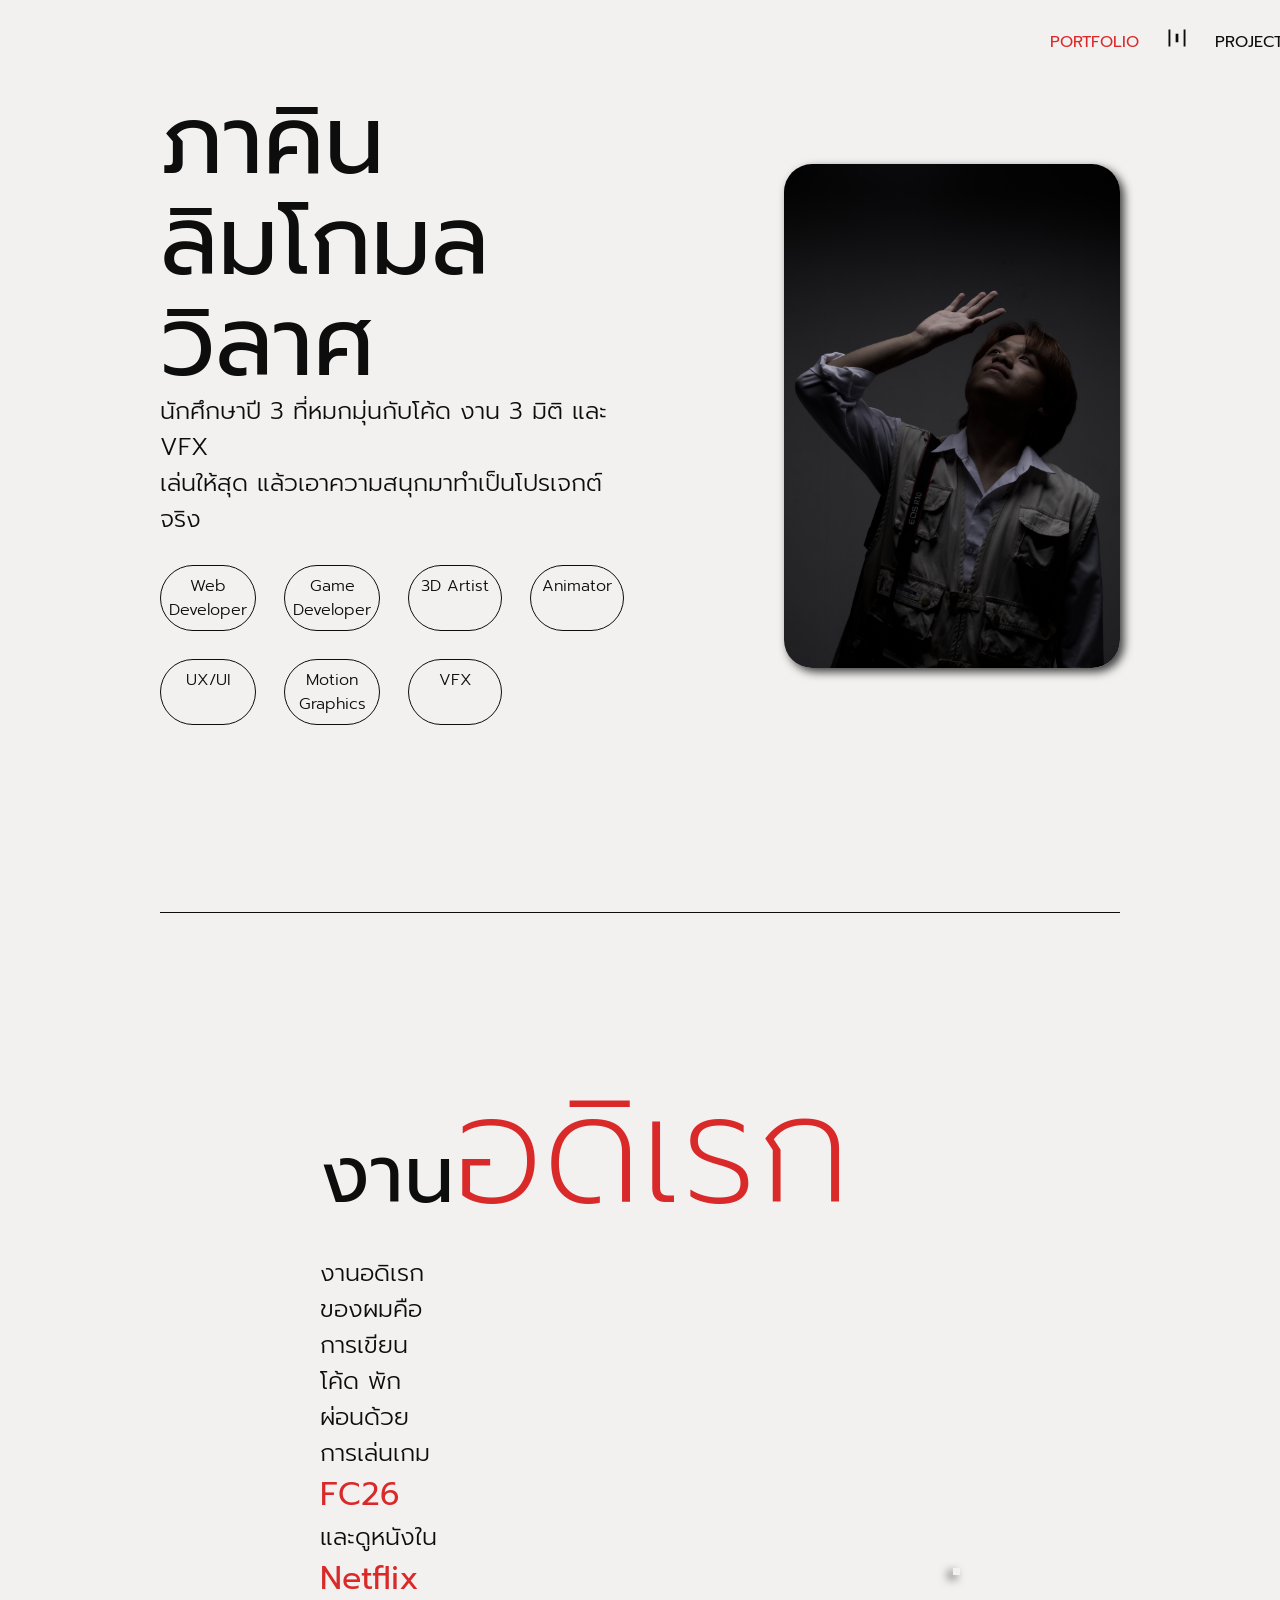
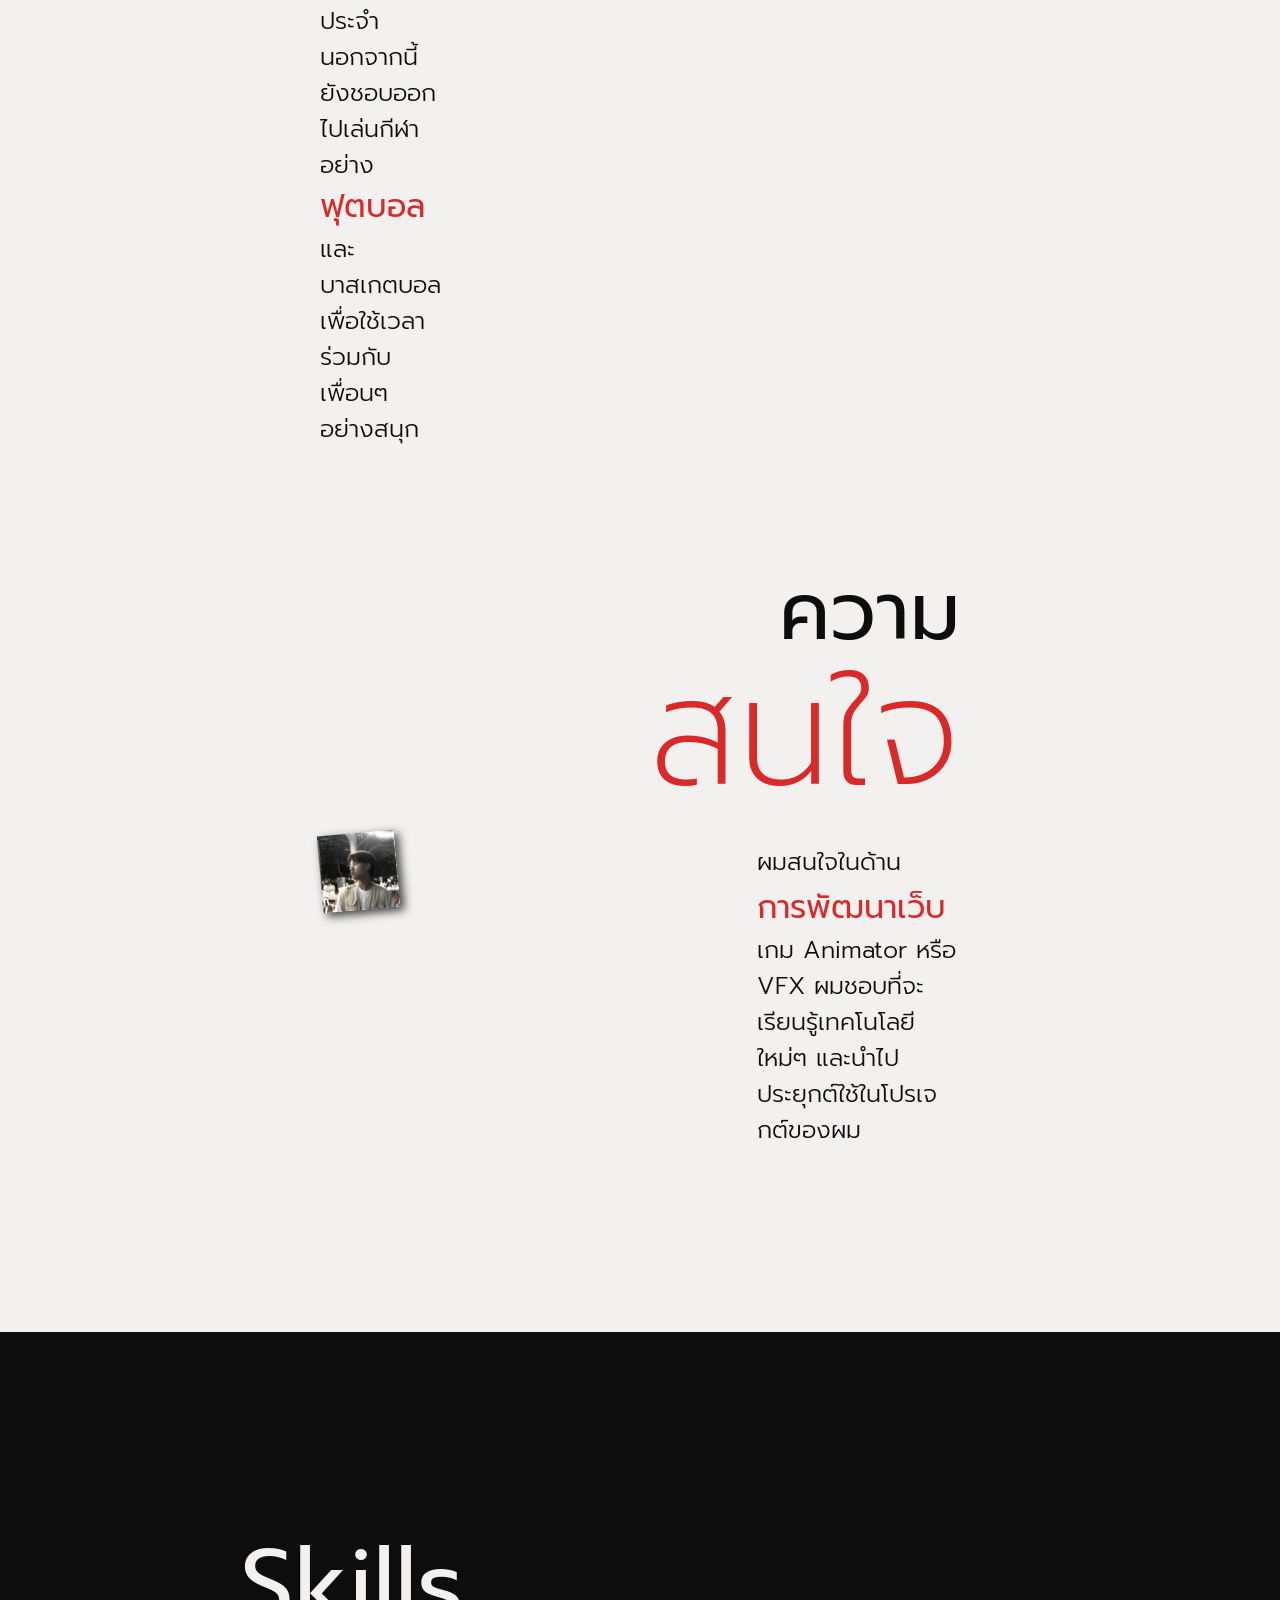
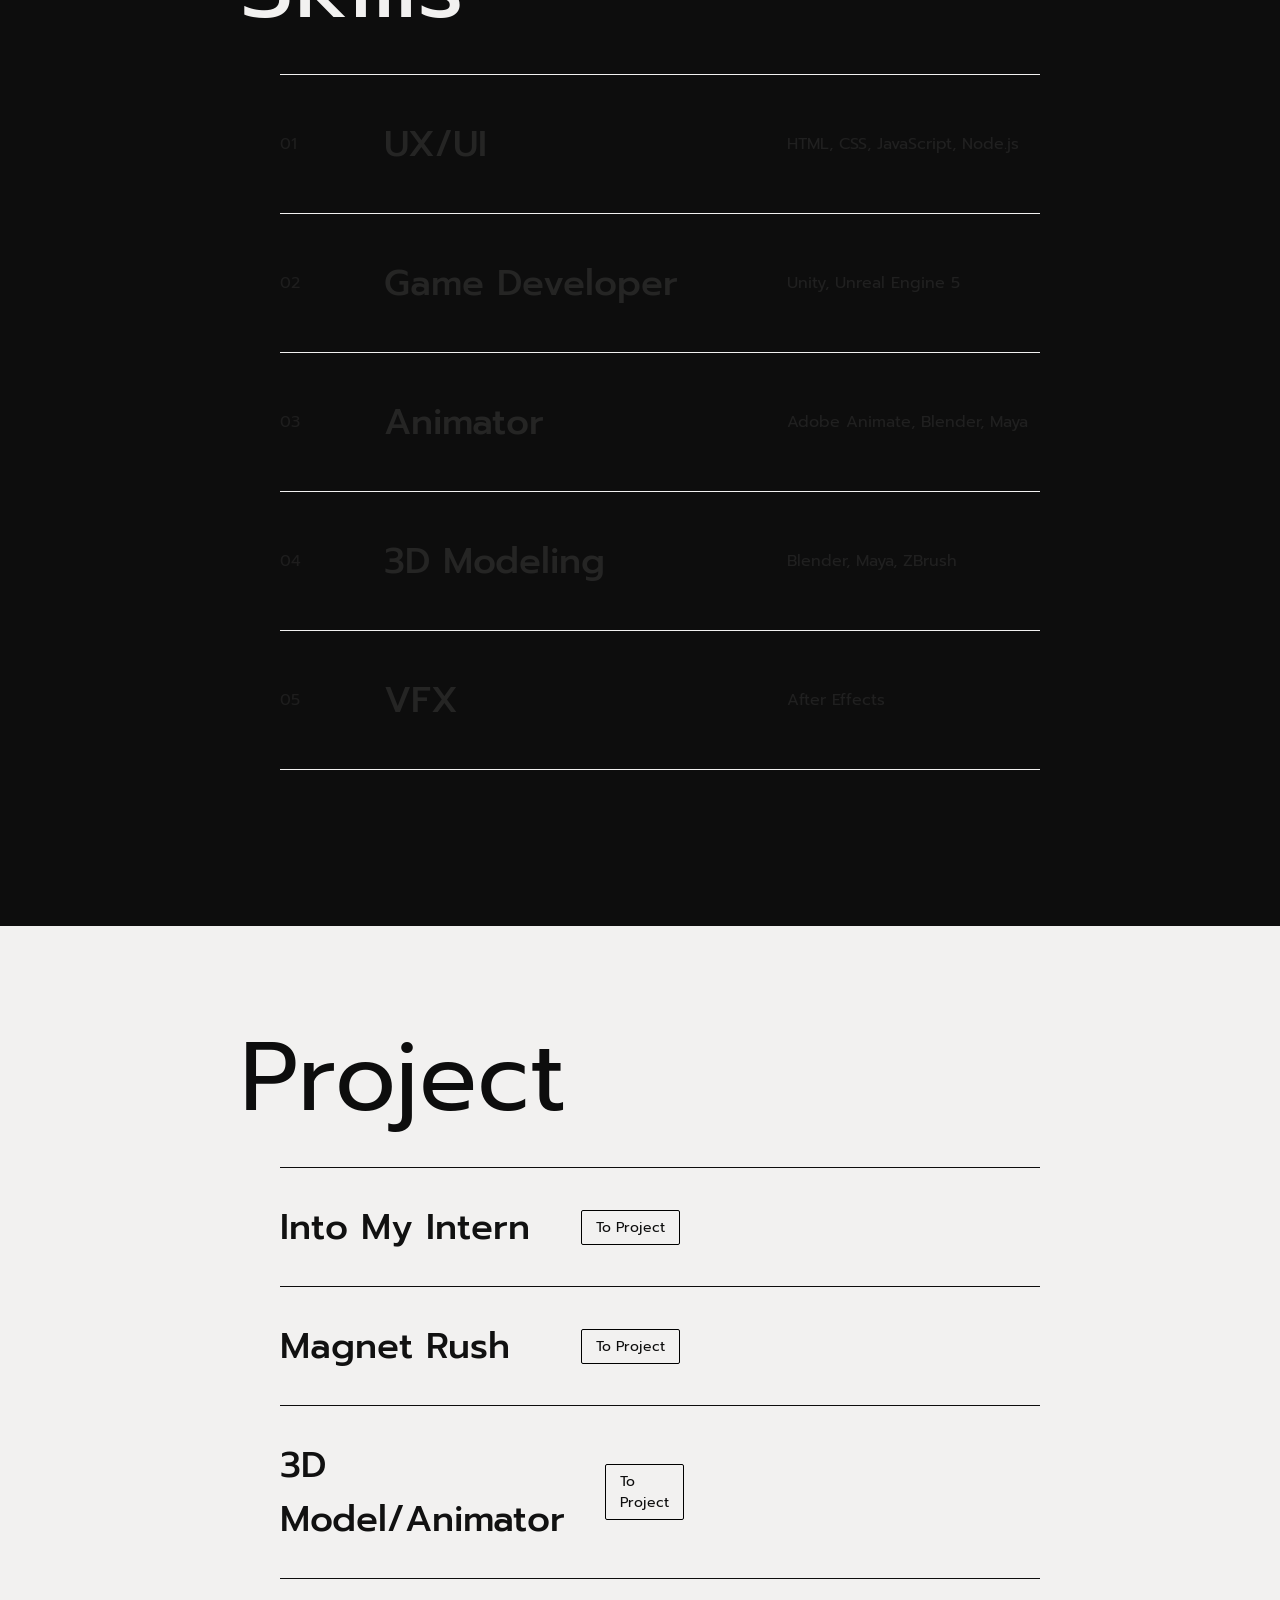
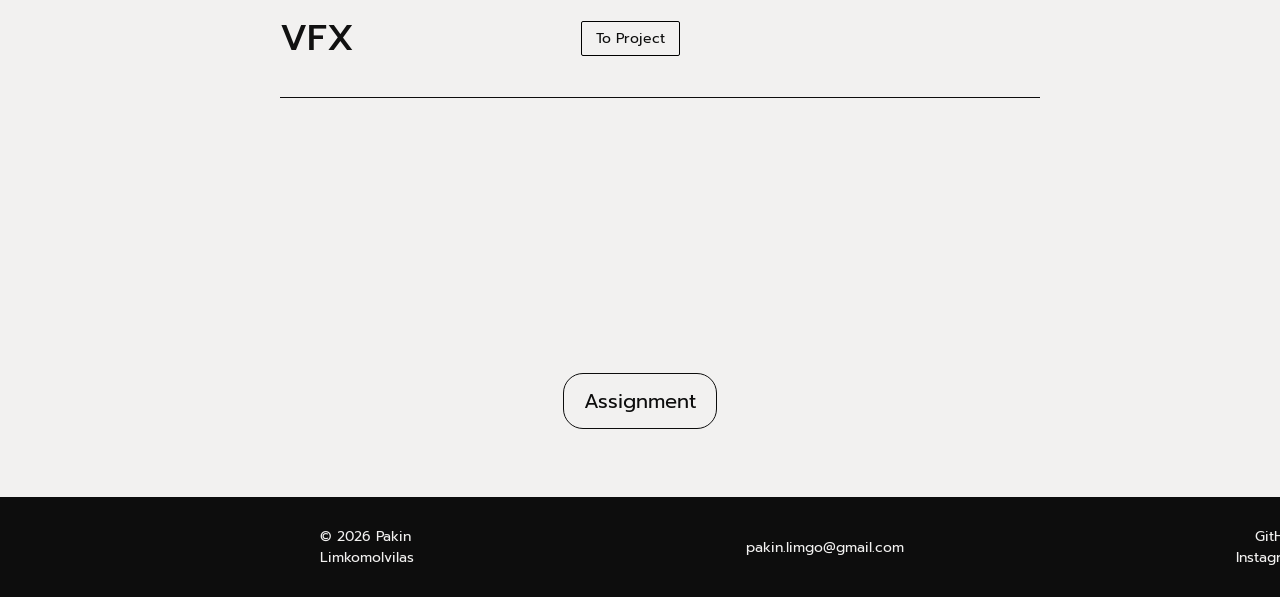
==== commit a21fcc91: "p" ====
--- a/index.html
+++ b/index.html
@@ -29,7 +29,7 @@
                             <span class="material-symbols-outlined">horizontal_distribute</span>
                         </li>
                         <li>
-                            <a href="">
+                            <a href="./project.html">
                                 PROJECT
                             </a>
                         </li>
--- a/style.css
+++ b/style.css
@@ -384,7 +384,7 @@
 
 .project-row {
     display: grid;
-    grid-template-columns: 1fr auto 320px; 
+    grid-template-columns: 1fr auto 320px;
     gap: 40px;
     align-items: center;
     padding: 32px 0;
@@ -413,8 +413,8 @@
     grid-template-columns: 200px 120px 1fr 320px;
     gap: 40px;
     padding-bottom: 32px;
-    
-    animation: fadeIn 0.3s ease forwards; 
+
+    animation: fadeIn 0.3s ease forwards;
 }
 
 .project-info {
@@ -443,7 +443,7 @@
     height: 180px;
     object-fit: contain;
     justify-self: end;
-    margin-top: -80px; 
+    margin-top: -80px;
 }
 
 .as {
@@ -551,7 +551,7 @@
 }
 
 .project-item:hover .project-name {
-    color: #e50914; 
+    color: #e50914;
 }
 
 .project-to:hover {
@@ -568,9 +568,9 @@
     transform: scale(1.1);
 }
 
-.footer a:hover{
+.footer a:hover {
     color: #D92929;
-    text-decoration:overline;
+    text-decoration: overline;
 }
 
 @keyframes fadeIn {
@@ -578,8 +578,490 @@
         opacity: 0;
         transform: translateY(-10px);
     }
+
     to {
         opacity: 1;
         transform: translateY(0);
     }
+}
+
+@media only screen and (max-width: 1024px) {
+
+    .profile,
+    .hobby,
+    .project {
+        margin-left: 40px;
+        margin-right: 40px;
+        margin-bottom: 60px;
+    }
+
+    .topbar {
+        gap: 0;
+        justify-content: space-between;
+        margin-left: 40px;
+        margin-right: 40px;
+    }
+
+    .topright ul {
+        margin-right: 0;
+        gap: 20px;
+        padding: 0;
+    }
+
+    .justifycenter {
+        gap: 40px;
+        align-items: center;
+    }
+
+    .justifycenter img {
+        width: 42%;
+    }
+
+    .centerleft h1 {
+        font-size: 64px;
+    }
+
+    .centerleft p {
+        font-size: 18px;
+    }
+
+    .position ul {
+        grid-template-columns: repeat(2, 1fr);
+        gap: 12px;
+    }
+
+    .position ul li {
+        font-size: 14px;
+    }
+
+    .hobby-content {
+        margin: 60px 0;
+        gap: 40px;
+    }
+
+    .hobby-content-img {
+        width: 45%;
+    }
+
+    .hobby-left {
+        width: 55%;
+    }
+
+    .hobby-left h1 {
+        font-size: 60px;
+    }
+
+    .hobby-left h1 span > span {
+        font-size: 100px;
+    }
+
+    .hobby-left p {
+        font-size: 18px;
+        padding-right: 0;
+    }
+
+    .hobby-left p span {
+        font-size: 24px;
+    }
+
+    .interests {
+        margin: 60px 0;
+        gap: 40px;
+    }
+
+    .interests-img {
+        width: 45%;
+    }
+
+    .interests-right {
+        width: 55%;
+    }
+
+    .interests-right h1 {
+        font-size: 60px;
+    }
+
+    .interests-right h1 span > span {
+        font-size: 100px;
+    }
+
+    .interests-right p {
+        font-size: 18px;
+        padding-left: 0;
+    }
+
+    .interests-right p span {
+        font-size: 24px;
+    }
+
+    #skills {
+        padding: 70px 0;
+    }
+
+    .skills {
+        margin: 0 40px;
+    }
+
+    .skills h1 {
+        font-size: 72px;
+    }
+
+    .skill-row {
+        grid-template-columns: 60px 1.5fr 1fr;
+        gap: 20px;
+        padding: 32px 0;
+    }
+
+    .skill-title {
+        font-size: 28px;
+    }
+
+    .skill-description {
+        font-size: 14px;
+    }
+
+    .project {
+        margin-left: 40px;
+        margin-right: 40px;
+    }
+
+    .project h1 {
+        font-size: 72px;
+    }
+
+    .project-row {
+        grid-template-columns: 1fr auto;
+        gap: 20px;
+        padding: 26px 0;
+    }
+
+    .project-name {
+        font-size: 28px;
+    }
+
+    .project-to {
+        font-size: 13px;
+    }
+
+    .project-detail {
+        grid-template-columns: 1fr 1fr 1fr;
+        gap: 20px;
+        padding-bottom: 24px;
+    }
+
+    .project-img {
+        grid-column: 1 / -1;
+        width: 100%;
+        height: 220px;
+        margin-top: 0;
+        justify-self: start;
+    }
+
+    .as {
+        margin: 60px 0;
+    }
+
+    .footer {
+        grid-template-columns: 1fr;
+        gap: 15px;
+        text-align: center;
+        padding: 30px 40px;
+    }
+
+    .footer-col.left,
+    .footer-col.center,
+    .footer-col.right {
+        text-align: center;
+        margin: 0;
+    }
+
+    .footer-col.right {
+        display: flex;
+        justify-content: center;
+        gap: 15px;
+    }
+
+    .footer a {
+        margin-left: 0;
+    }
+}
+
+@media only screen and (max-width: 480px) {
+
+    .profile,
+    .hobby,
+    .project {
+        margin-left: 20px;
+        margin-right: 20px;
+        margin-bottom: 40px;
+    }
+
+    .topbar {
+        gap: 0;
+        margin: 15px 0;
+        align-items: center;
+    }
+
+    .topleft img {
+        width: 45px;
+    }
+
+    .topright ul {
+        gap: 10px;
+        margin: 0;
+        padding: 0;
+    }
+
+    .topright ul li a {
+        font-size: 12px;
+    }
+
+    .topright ul li span {
+        font-size: 16px;
+    }
+
+    .justifycenter {
+        gap: 30px;
+        flex-direction: column-reverse;
+        align-items: stretch;
+    }
+
+    .justifycenter img {
+        width: 100%;
+        border-radius: 15px;
+    }
+
+    .centerleft {
+        padding: 0;
+        width: 100%;
+    }
+
+    .centerleft h1 {
+        font-size: 48px;
+        line-height: 1.05;
+    }
+
+    .centerleft p {
+        font-size: 16px;
+        line-height: 1.6;
+        margin-top: 15px;
+    }
+
+    .position ul {
+        grid-template-columns: repeat(2, 1fr);
+        gap: 8px;
+        margin-top: 20px;
+    }
+
+    .position ul li {
+        font-size: 12px;
+    }
+
+    .position-item {
+        padding: 7px 5px;
+    }
+
+    .hobby-content {
+        margin: 50px 0;
+        display: flex;
+        flex-direction: column-reverse;
+        gap: 30px;
+    }
+
+    .hobby-left {
+        width: 100%;
+    }
+
+    .hobby-content-img {
+        width: 85%;
+        margin: 0 auto;
+        transform: rotate(3deg);
+    }
+
+    .hobby-left h1 {
+        font-size: 48px;
+    }
+
+    .hobby-left h1 span > span {
+        font-size: 70px;
+    }
+
+    .hobby-left p {
+        font-size: 16px;
+        line-height: 1.7;
+        padding-right: 0;
+    }
+
+    .hobby-left p span {
+        font-size: 20px;
+    }
+
+    .interests {
+        margin: 50px 0;
+        display: flex;
+        flex-direction: column;
+        gap: 30px;
+    }
+
+    .interests-img {
+        width: 85%;
+        margin: 0 auto;
+        transform: rotate(-3deg);
+    }
+
+    .interests-right {
+        width: 100%;
+    }
+
+    .interests-right h1 {
+        font-size: 48px;
+        text-align: left;
+    }
+
+    .interests-right h1 span > span {
+        font-size: 70px;
+    }
+
+    .interests-right p {
+        font-size: 16px;
+        line-height: 1.7;
+        padding-left: 0;
+        text-align: left;
+    }
+
+    .interests-right p span {
+        font-size: 20px;
+    }
+
+    #skills {
+        padding: 50px 0;
+    }
+
+    .skills {
+        margin: 0 20px;
+    }
+
+    .skills h1 {
+        font-size: 52px;
+        margin-bottom: 20px;
+    }
+    
+    .box-skill ul{
+        padding: 0;
+    }
+
+    .skills-item {
+        transform: translateX(50px);
+    }
+
+    .skill-row {
+        grid-template-columns: 35px 1fr;
+        gap: 10px;
+        padding: 24px 0;
+    }
+
+    .skill-number {
+        font-size: 12px;
+    }
+
+    .skill-title {
+        font-size: 22px;
+    }
+
+    .skill-description {
+        grid-column: 2;
+        font-size: 13px;
+        margin-top: -5px;
+    }
+
+    #project {
+        min-height: auto;
+        padding-bottom: 30px;
+    }
+
+    .project {
+        margin-left: 20px;
+        margin-right: 20px;
+    }
+
+    .project h1 {
+        font-size: 52px;
+        margin-bottom: 20px;
+    }
+
+    .project ul{
+        padding: 0;
+    }
+
+    .project-row {
+        grid-template-columns: 1fr auto;
+        gap: 10px;
+        padding: 22px 0;
+    }
+
+    .project-name {
+        font-size: 20px;
+    }
+
+    .project-to {
+        font-size: 11px;
+        padding: 5px 9px;
+    }
+
+    .project-detail {
+        grid-template-columns: 1fr 1fr;
+        gap: 15px;
+        padding-bottom: 20px;
+    }
+
+    .project-info span {
+        font-size: 9px;
+    }
+
+    .project-info p {
+        font-size: 12px;
+    }
+
+    .project-img {
+        grid-column: 1 / -1;
+        width: 100%;
+        height: auto;
+        max-height: 180px;
+        object-fit: contain;
+        margin-top: 5px;
+    }
+
+    .as {
+        margin: 40px 0;
+    }
+
+    .as a {
+        font-size: 14px;
+        padding: 10px 18px;
+    }
+
+    .footer {
+        grid-template-columns: 1fr;
+        min-height: auto;
+        gap: 15px;
+        padding: 30px 20px;
+        font-size: 12px;
+    }
+
+    .footer-col.left,
+    .footer-col.center,
+    .footer-col.right {
+        text-align: center;
+        margin: 0;
+    }
+
+    .footer-col.right {
+        display: flex;
+        justify-content: center;
+        gap: 15px;
+    }
+
+    .footer a {
+        margin-left: 0;
+    }
 }
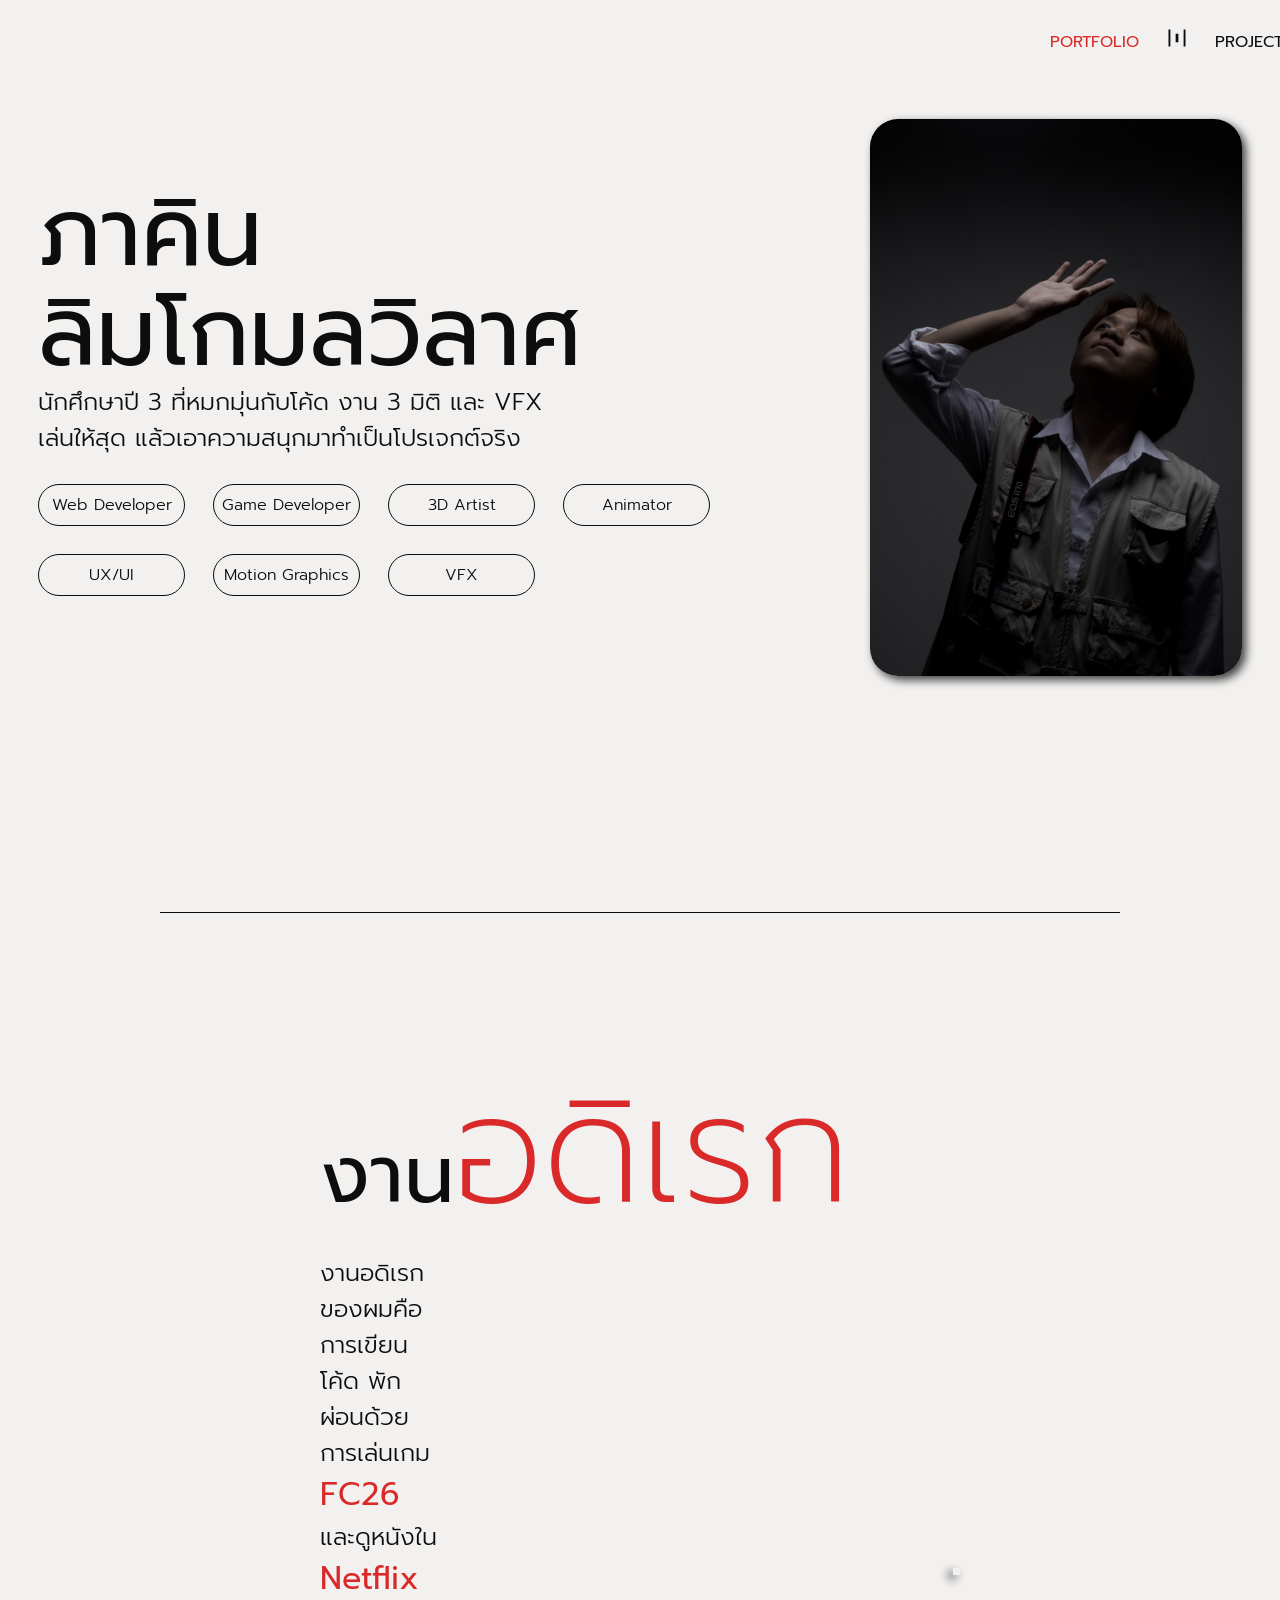
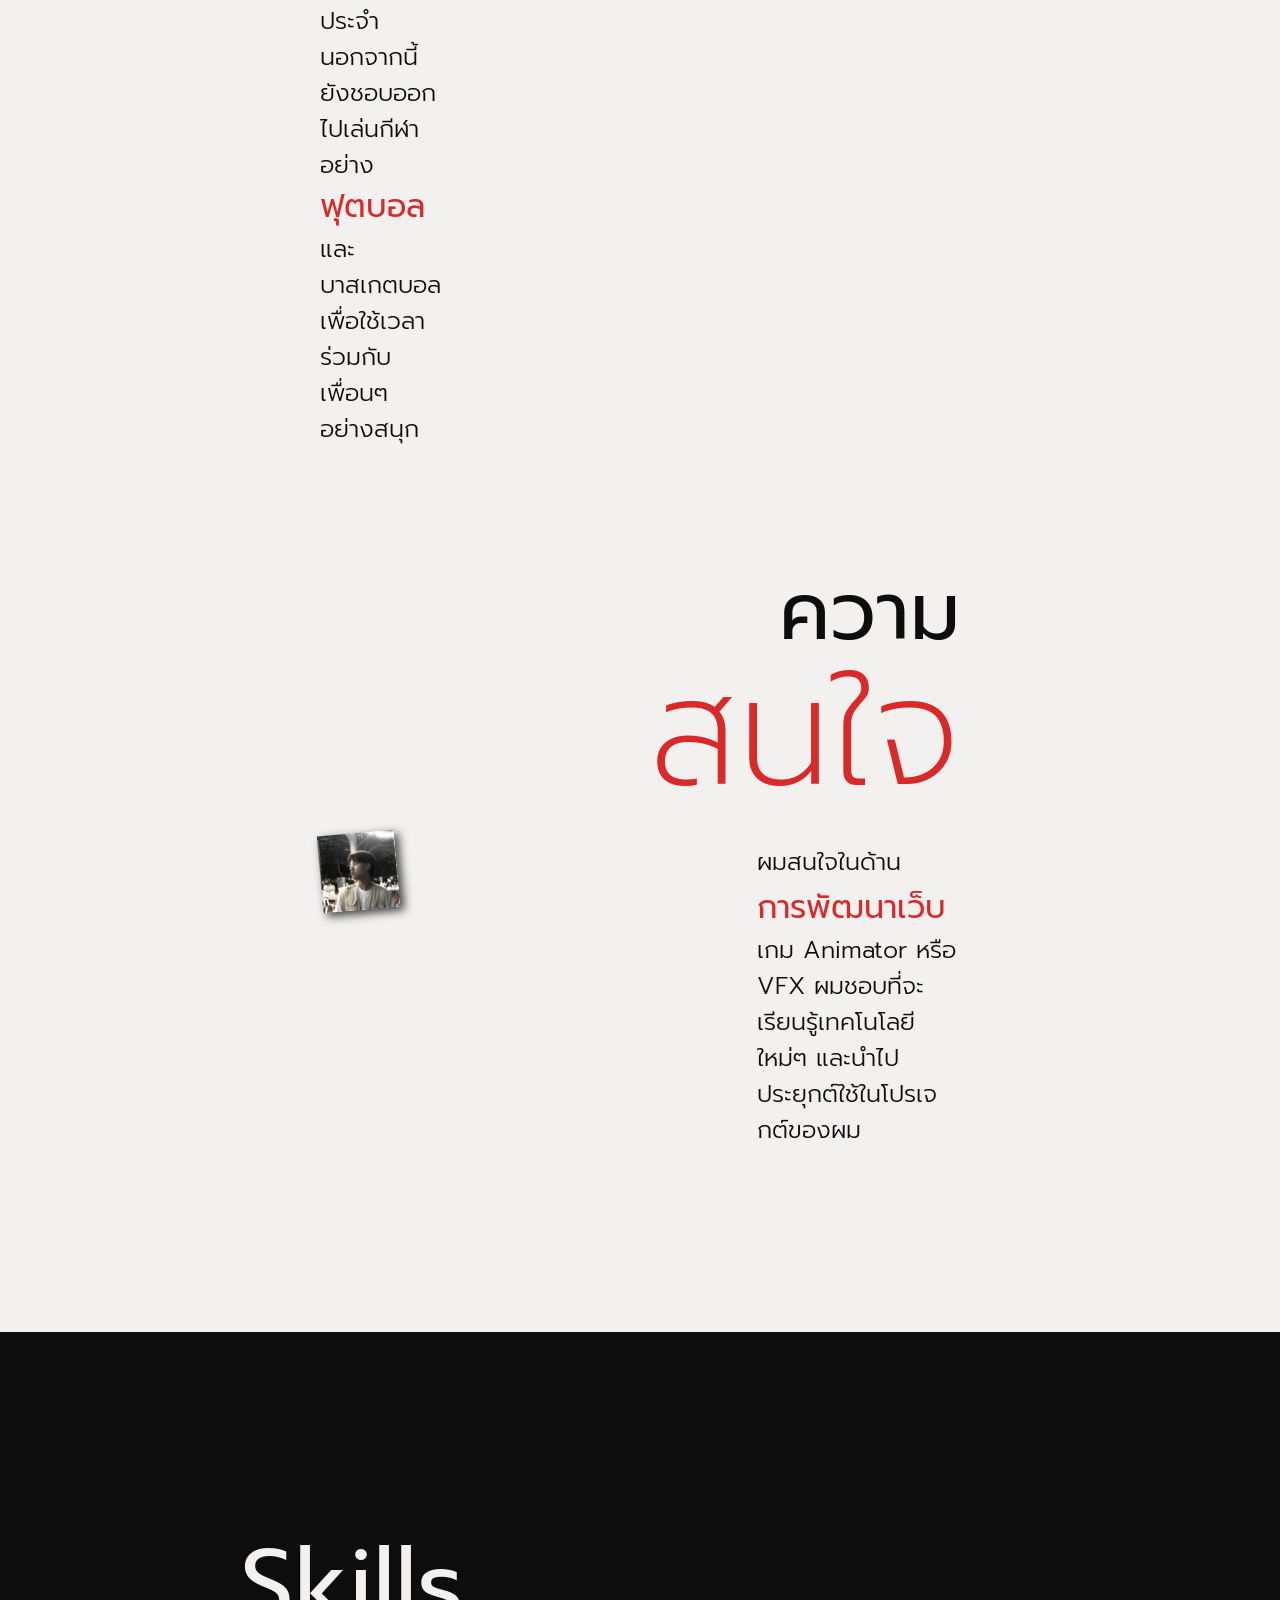
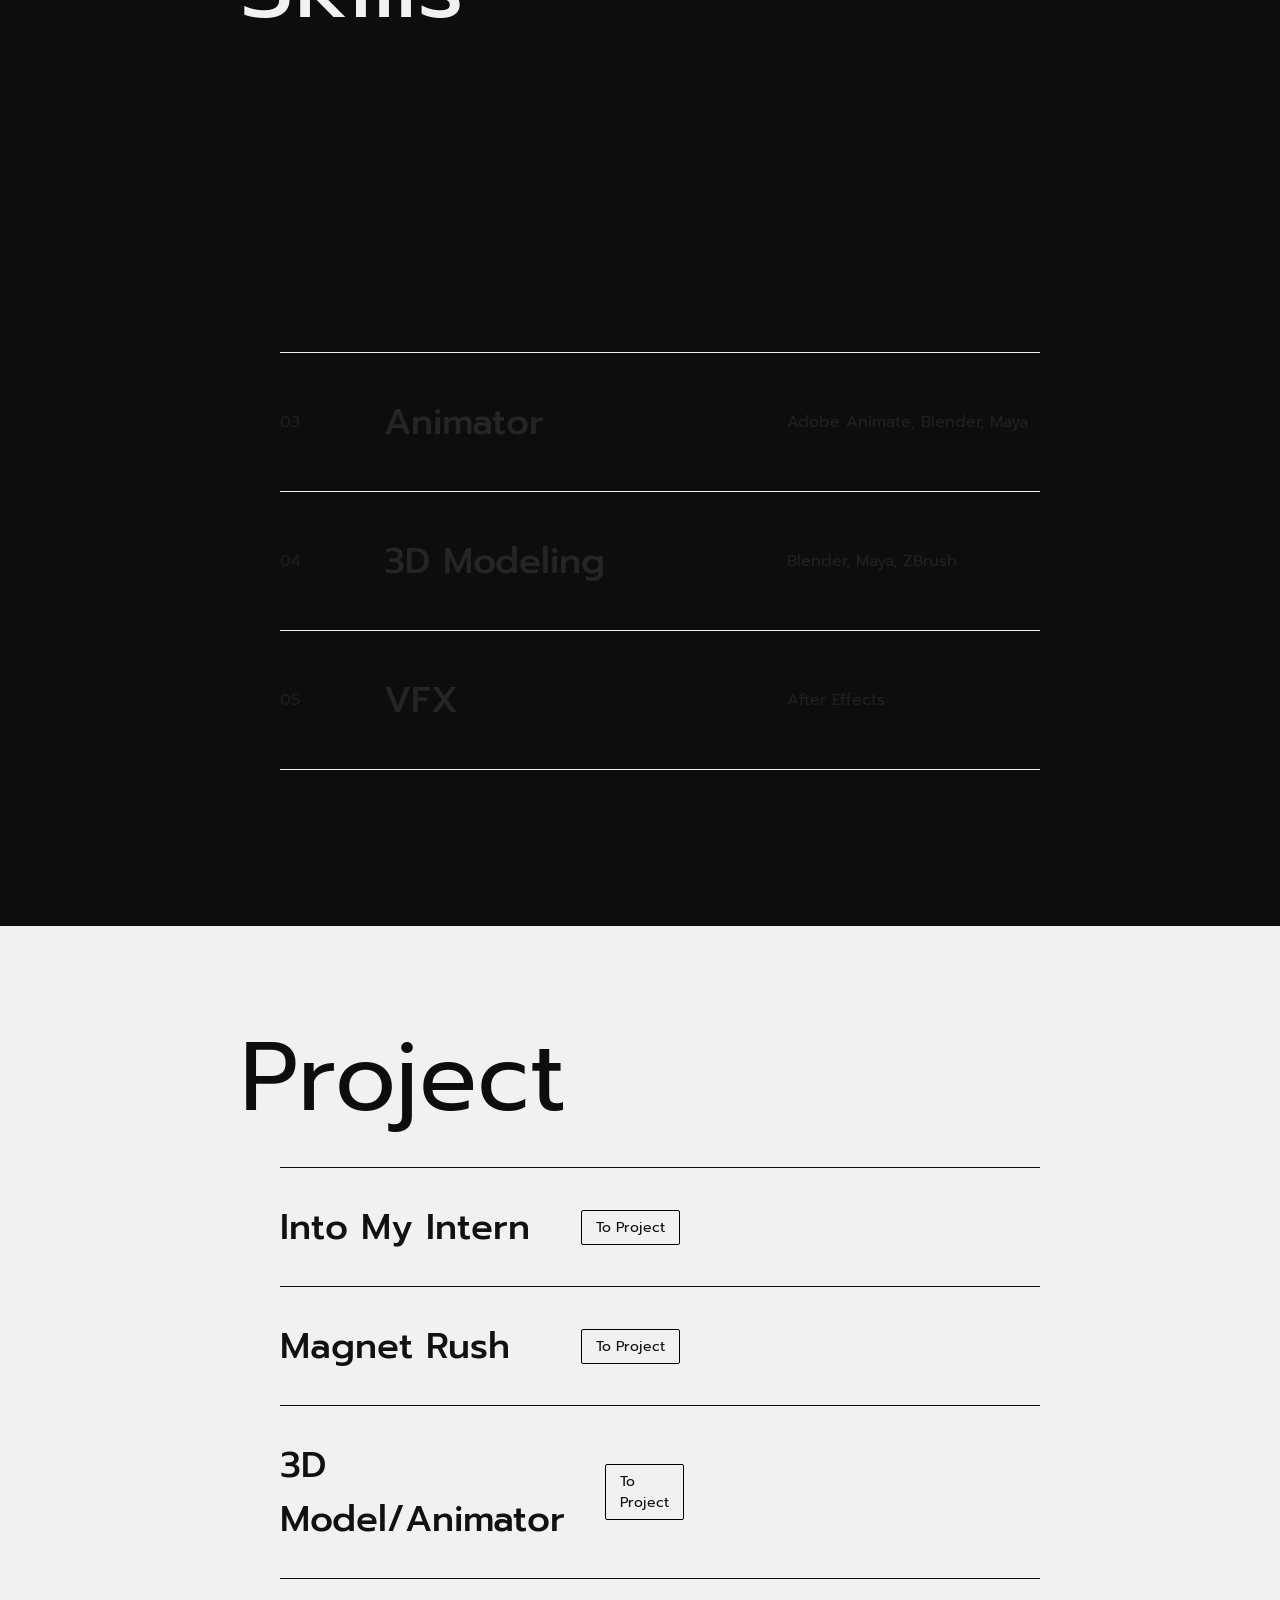
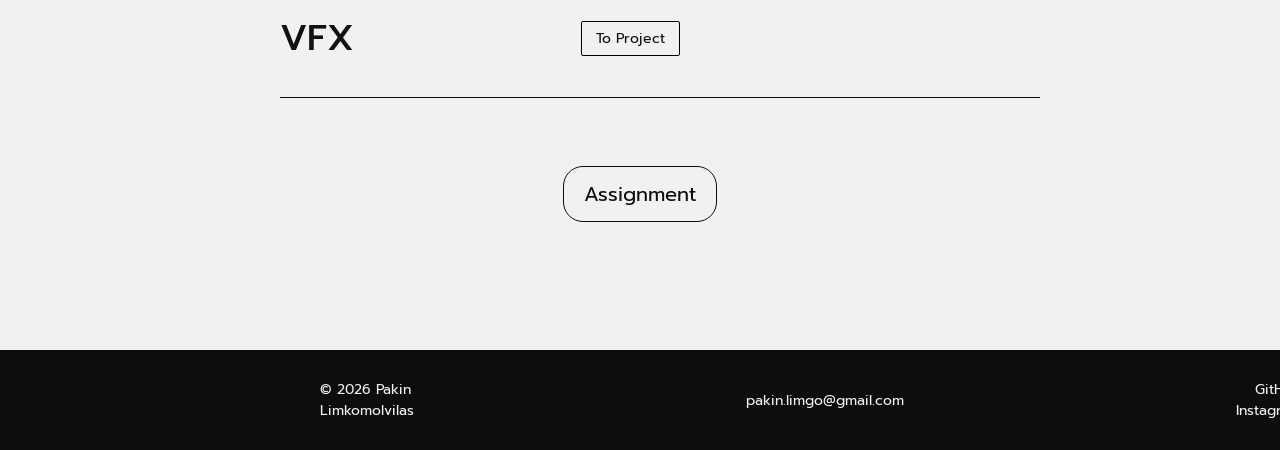
==== commit 7e256680: "port" ====
--- a/index.html
+++ b/index.html
@@ -16,50 +16,54 @@
         <div class="profile">
             <div class="topbar">
                 <div class="topleft">
-                    <img src="./img/Logo.png" alt="Profile Picture">
+                    <a href="./index.html">
+                        <img src="./img/Logo.png" alt="Pakin Logo">
+                    </a>
                 </div>
-                <div class="topright">
+                <button class="menu-button" id="menuButton" aria-label="Open Menu">
+                    <span></span>
+                    <span></span>
+                    <span></span>
+                </button>
+                <nav class="topright" id="topMenu">
                     <ul>
                         <li>
-                            <a href="./index.html" class="active">
-                                PORTFOLIO
-                            </a>
+                            <a href="./index.html" class="active">PORTFOLIO</a>
                         </li>
-                        <li>
+                        <li class="separator">
                             <span class="material-symbols-outlined">horizontal_distribute</span>
                         </li>
                         <li>
-                            <a href="./project.html">
-                                PROJECT
-                            </a>
+                            <a href="./project.html">PROJECT</a>
                         </li>
+                    </ul>
+                </nav>
+            </div>
+        </div>
+        <div class="justifycenter">
+            <div class="centerleft">
+                <h1>
+                    <span class="block">ภาคิน</span>
+                    <span class="block">ลิมโกมลวิลาศ</span>
+                </h1>
+                <p>
+                    <span class="block">นักศึกษาปี 3 ที่หมกมุ่นกับโค้ด งาน 3 มิติ และ VFX</span>
+                    <span class="block">เล่นให้สุด แล้วเอาความสนุกมาทำเป็นโปรเจกต์จริง</span>
+                </p>
+                <div class="position">
+                    <ul>
+                        <li class="position-item">Web Developer</li>
+                        <li class="position-item">Game Developer</li>
+                        <li class="position-item">3D Artist</li>
+                        <li class="position-item">Animator</li>
+                        <li class="position-item">UX/UI</li>
+                        <li class="position-item">Motion Graphics</li>
+                        <li class="position-item">VFX</li>
                     </ul>
                 </div>
             </div>
-            <div class="justifycenter">
-                <div class="centerleft">
-                    <h1>
-                        <span class="block">ภาคิน</span>
-                        <span class="block">ลิมโกมลวิลาศ</span>
-                    </h1>
-                    <p>
-                        <span class="block">นักศึกษาปี 3 ที่หมกมุ่นกับโค้ด งาน 3 มิติ และ VFX</span>
-                        <span class="block">เล่นให้สุด แล้วเอาความสนุกมาทำเป็นโปรเจกต์จริง</span>
-                    </p>
-                    <div class="position">
-                        <ul>
-                            <li class="position-item">Web Developer</li>
-                            <li class="position-item">Game Developer</li>
-                            <li class="position-item">3D Artist</li>
-                            <li class="position-item">Animator</li>
-                            <li class="position-item">UX/UI</li>
-                            <li class="position-item">Motion Graphics</li>
-                            <li class="position-item">VFX</li>
-                        </ul>
-                    </div>
-                </div>
-                <img src="./img/IMG_1264.CR3.jpg" alt="Profile Picture">
-            </div>
+            <img src="./img/IMG_1264.CR3.jpg" alt="Profile Picture">
+        </div>
         </div>
     </section>
     <section id="hobby">
@@ -169,11 +173,12 @@
                     </div>
                 </li>
             </ul>
+            <div class="as">
+        <a href="">Assignment</a>
+    </div>
         </div>
     </section>
-    <div class="as">
-        <a href="">Assignment</a>
-    </div>
+    
     <footer class="footer">
         <div class="footer-col left">
             <span>© 2026 Pakin Limkomolvilas</span>
--- a/style.css
+++ b/style.css
@@ -28,14 +28,17 @@
     --transition-smoment: all 0.3s ease;
 }
 
-/* --------------------------------------- */
-/* -------------- Portfolio -------------- */
-/* --------------------------------------- */
-
 *,
 *::before,
 *::after {
     transition: var(--transition-smoment);
+}
+
+html,
+body {
+    width: 100%;
+    max-width: 100%;
+    overflow-x: hidden;
 }
 
 html {
@@ -56,6 +59,10 @@
         'wght' 500,
         'GRAD' 0,
         'opsz' 24
+}
+
+.menu-button {
+    display: none;
 }
 
 #profile,
@@ -130,7 +137,7 @@
 }
 
 .justifycenter img {
-    width: 35%;
+    width: 29%;
     border-radius: var(--space-lg);
     box-shadow: 4px 4px 10px rgba(0, 0, 0, 0.75);
     filter: grayscale(50%);
@@ -448,7 +455,7 @@
 
 .as {
     text-align: center;
-    margin: var(--space-xxxl);
+    margin: var(--space-xxxl) 0;
 }
 
 .as a {
@@ -585,121 +592,163 @@
     }
 }
 
-@media only screen and (max-width: 1024px) {
+@media only screen and (min-width:481px) and (max-width:1024px) {
+
+    html,
+    body {
+        width: 100%;
+        overflow-x: hidden;
+    }
+
+    *,
+    *::before,
+    *::after {
+        box-sizing: border-box;
+    }
 
     .profile,
     .hobby,
     .project {
         margin-left: 40px;
         margin-right: 40px;
-        margin-bottom: 60px;
     }
 
     .topbar {
-        gap: 0;
+        width: 100%;
+        margin-left: 0;
+        margin-right: 0;
+
+        display: flex;
         justify-content: space-between;
-        margin-left: 40px;
-        margin-right: 40px;
+        align-items: center;
+
+        gap: 20px;
     }
 
     .topright ul {
         margin-right: 0;
         gap: 20px;
+    }
+
+    .justifycenter {
+        width: 100%;
+        display: flex;
+        flex-direction: row;
+        justify-content: space-between;
+        align-items: center;
+
+        gap: 40px;
+    }
+
+    .centerleft {
+        width: 55%;
         padding: 0;
     }
 
-    .justifycenter {
-        gap: 40px;
-        align-items: center;
-    }
-
     .justifycenter img {
-        width: 42%;
+        width: 40%;
+        max-width: 320px;
     }
 
     .centerleft h1 {
         font-size: 64px;
+        line-height: 1.05;
     }
 
     .centerleft p {
         font-size: 18px;
+        line-height: 1.5;
     }
 
     .position ul {
-        grid-template-columns: repeat(2, 1fr);
-        gap: 12px;
+        grid-template-columns: repeat(4, 1fr);
+        gap: 10px;
     }
 
     .position ul li {
-        font-size: 14px;
+        font-size: 13px;
     }
 
     .hobby-content {
-        margin: 60px 0;
+        width: 100%;
+        margin: 0;
+        margin-bottom: 100px;
+        display: flex;
+        flex-direction: row;
+        justify-content: space-between;
+        align-items: center;
         gap: 40px;
     }
 
-    .hobby-content-img {
-        width: 45%;
-    }
-
     .hobby-left {
-        width: 55%;
+        width: 50%;
     }
 
     .hobby-left h1 {
         font-size: 60px;
     }
 
-    .hobby-left h1 span > span {
+    .hobby-left h1 span>span {
         font-size: 100px;
     }
 
     .hobby-left p {
         font-size: 18px;
         padding-right: 0;
+        margin: 0;
+        line-height: 1.5;
     }
 
     .hobby-left p span {
         font-size: 24px;
     }
 
+    .hobby-content-img {
+        width: 45%;
+        flex-shrink: 0;
+    }
+
     .interests {
-        margin: 60px 0;
+        width: 100%;
+        margin: 0;
+        display: flex;
+        flex-direction: row-reverse;
+        justify-content: space-between;
+        align-items: center;
         gap: 40px;
     }
 
-    .interests-img {
-        width: 45%;
-    }
-
     .interests-right {
-        width: 55%;
+        width: 50%;
     }
 
     .interests-right h1 {
         font-size: 60px;
     }
 
-    .interests-right h1 span > span {
+    .interests-right h1 span>span {
         font-size: 100px;
     }
 
     .interests-right p {
         font-size: 18px;
         padding-left: 0;
+        margin: 0;
+        line-height: 1.5;
     }
 
     .interests-right p span {
         font-size: 24px;
     }
 
-    #skills {
-        padding: 70px 0;
+    .interests-img {
+        width: 45%;
+        flex-shrink: 0;
     }
 
     .skills {
-        margin: 0 40px;
+        margin-left: 40px;
+        margin-right: 40px;
     }
 
     .skills h1 {
@@ -707,9 +756,11 @@
     }
 
     .skill-row {
-        grid-template-columns: 60px 1.5fr 1fr;
+        grid-template-columns: 60px 1.2fr 1fr;
         gap: 20px;
-        padding: 32px 0;
+        font-size: 20px;
+        padding: 30px 0;
+        opacity: 1;
     }
 
     .skill-title {
@@ -730,63 +781,41 @@
     }
 
     .project-row {
-        grid-template-columns: 1fr auto;
+        grid-template-columns: 1fr auto 220px;
         gap: 20px;
-        padding: 26px 0;
     }
 
     .project-name {
         font-size: 28px;
     }
 
-    .project-to {
-        font-size: 13px;
+    .project-img {
+        width: 220px;
+        height: 130px;
     }
 
     .project-detail {
-        grid-template-columns: 1fr 1fr 1fr;
+        grid-template-columns: 150px 100px 1fr 220px;
         gap: 20px;
-        padding-bottom: 24px;
-    }
-
-    .project-img {
-        grid-column: 1 / -1;
+    }
+
+    .footer {
+        padding-left: 40px;
+        padding-right: 40px;
+    }
+}
+
+@media only screen and (max-width: 480px) {
+    * {
+        box-sizing: border-box;
+    }
+
+    html,
+    body {
         width: 100%;
-        height: 220px;
-        margin-top: 0;
-        justify-self: start;
-    }
-
-    .as {
-        margin: 60px 0;
-    }
-
-    .footer {
-        grid-template-columns: 1fr;
-        gap: 15px;
-        text-align: center;
-        padding: 30px 40px;
-    }
-
-    .footer-col.left,
-    .footer-col.center,
-    .footer-col.right {
-        text-align: center;
-        margin: 0;
-    }
-
-    .footer-col.right {
-        display: flex;
-        justify-content: center;
-        gap: 15px;
-    }
-
-    .footer a {
-        margin-left: 0;
-    }
-}
-
-@media only screen and (max-width: 480px) {
+        max-width: 100%;
+        overflow-x: hidden;
+    }
 
     .profile,
     .hobby,
@@ -797,33 +826,128 @@
     }
 
     .topbar {
+        width: 100%;
+        height: 80px;
+        display: flex;
+        align-items: center;
+        justify-content: center;
+        position: relative;
+        margin-left: 0;
+        margin-right: 0;
+        z-index: 1000;
         gap: 0;
-        margin: 15px 0;
+        /* เคลียร์ค่า gap จาก desktop */
+    }
+
+    .topleft {
+        position: absolute;
+        left: 50%;
+        top: 50%;
+        transform: translate(-50%, -50%);
+        z-index: 1002;
+    }
+
+    .topleft img {
+        width: 100px;
+        height: auto;
+        display: block;
+        transition: transform .3s ease;
+    }
+
+    .menu-button {
+        display: flex;
+        /* เรียกปุ่มกลับมาแสดงในมือถือ */
+        position: absolute;
+        right: 0;
+        top: 50%;
+        transform: translateY(-50%);
+        width: 45px;
+        height: 45px;
+        padding: 8px;
+        border: none;
+        background: transparent;
+        flex-direction: column;
+        justify-content: center;
         align-items: center;
-    }
-
-    .topleft img {
-        width: 45px;
+        gap: 5px;
+        cursor: pointer;
+        z-index: 1003;
+    }
+
+    .menu-button span {
+        width: 28px;
+        height: 2px;
+        display: block;
+        background: var(--primary-dark);
+        transition: all .3s ease;
+    }
+
+    .menu-button.active span:nth-child(1) {
+        transform: translateY(7px) rotate(45deg);
+    }
+
+    .menu-button.active span:nth-child(2) {
+        opacity: 0;
+    }
+
+    .menu-button.active span:nth-child(3) {
+        transform: translateY(-7px) rotate(-45deg);
+    }
+
+    .topright {
+        position: absolute;
+        top: 70px;
+        right: 0;
+        width: 180px;
+        background: var(--primary-light);
+        border: 1px solid var(--primary-dark);
+        padding: 10px 0;
+        opacity: 0;
+        visibility: hidden;
+        transform: translateY(-10px);
+        transition: opacity .3s ease, transform .3s ease, visibility .3s ease;
+        z-index: 1001;
+    }
+
+    .topright.open {
+        opacity: 1;
+        visibility: visible;
+        transform: translateY(0);
     }
 
     .topright ul {
-        gap: 10px;
+        display: flex;
+        flex-direction: column;
+        gap: 0;
         margin: 0;
         padding: 0;
-    }
-
-    .topright ul li a {
-        font-size: 12px;
-    }
-
-    .topright ul li span {
-        font-size: 16px;
+        align-items: stretch;
+        /* เคลียร์ค่าจาก desktop */
+    }
+
+    .topright li {
+        width: 100%;
+    }
+
+    .topright a {
+        display: block;
+        padding: 14px 20px;
+        color: var(--primary-dark);
+        text-decoration: none;
+        font-size: 14px;
+        transition: background .2s ease, color .2s ease;
+    }
+
+    .separator {
+        display: none;
     }
 
     .justifycenter {
         gap: 30px;
         flex-direction: column-reverse;
-        align-items: stretch;
+        align-items: center;
+        margin-left: 20px;
+        margin-right: 20px;
     }
 
     .justifycenter img {
@@ -882,7 +1006,7 @@
         font-size: 48px;
     }
 
-    .hobby-left h1 span > span {
+    .hobby-left h1 span>span {
         font-size: 70px;
     }
 
@@ -899,7 +1023,7 @@
     .interests {
         margin: 50px 0;
         display: flex;
-        flex-direction: column;
+        flex-direction: column-reverse;
         gap: 30px;
     }
 
@@ -918,7 +1042,7 @@
         text-align: left;
     }
 
-    .interests-right h1 span > span {
+    .interests-right h1 span>span {
         font-size: 70px;
     }
 
@@ -945,8 +1069,8 @@
         font-size: 52px;
         margin-bottom: 20px;
     }
-    
-    .box-skill ul{
+
+    .box-skill ul {
         padding: 0;
     }
 
@@ -958,6 +1082,7 @@
         grid-template-columns: 35px 1fr;
         gap: 10px;
         padding: 24px 0;
+        opacity: 1;
     }
 
     .skill-number {
@@ -989,7 +1114,7 @@
         margin-bottom: 20px;
     }
 
-    .project ul{
+    .project ul {
         padding: 0;
     }
 
@@ -1064,4 +1189,37 @@
     .footer a {
         margin-left: 0;
     }
+
+    .topright a:hover {
+        background: var(--primary-dark);
+        color: var(--primary-light);
+    }
+
+    .hobby-content-img:hover {
+        aspect-ratio: 1 / 1;
+        width: 85%;
+        transform: rotate(3deg);
+        box-shadow: -4px 4px 10px rgba(0, 0, 0, 0.75);
+    }
+
+    .hobby-content-img img:hover {
+        object-position: 25% 60%;
+        transform-origin: 95% 50%;
+        filter: grayscale(50%);
+        transform: scale(1.5);
+    }
+
+    .interests-img:hover {
+        aspect-ratio: 1 / 1;
+        width: 85%;
+        transform: rotate(-3deg);
+        box-shadow: 4px 4px 10px rgba(0, 0, 0, 0.75);
+    }
+
+    .interests-img img:hover {
+        object-position: 25% 60%;
+        transform-origin: 75% 50%;
+        filter: grayscale(50%);
+        transform: scale(1.5);
+    }
 }
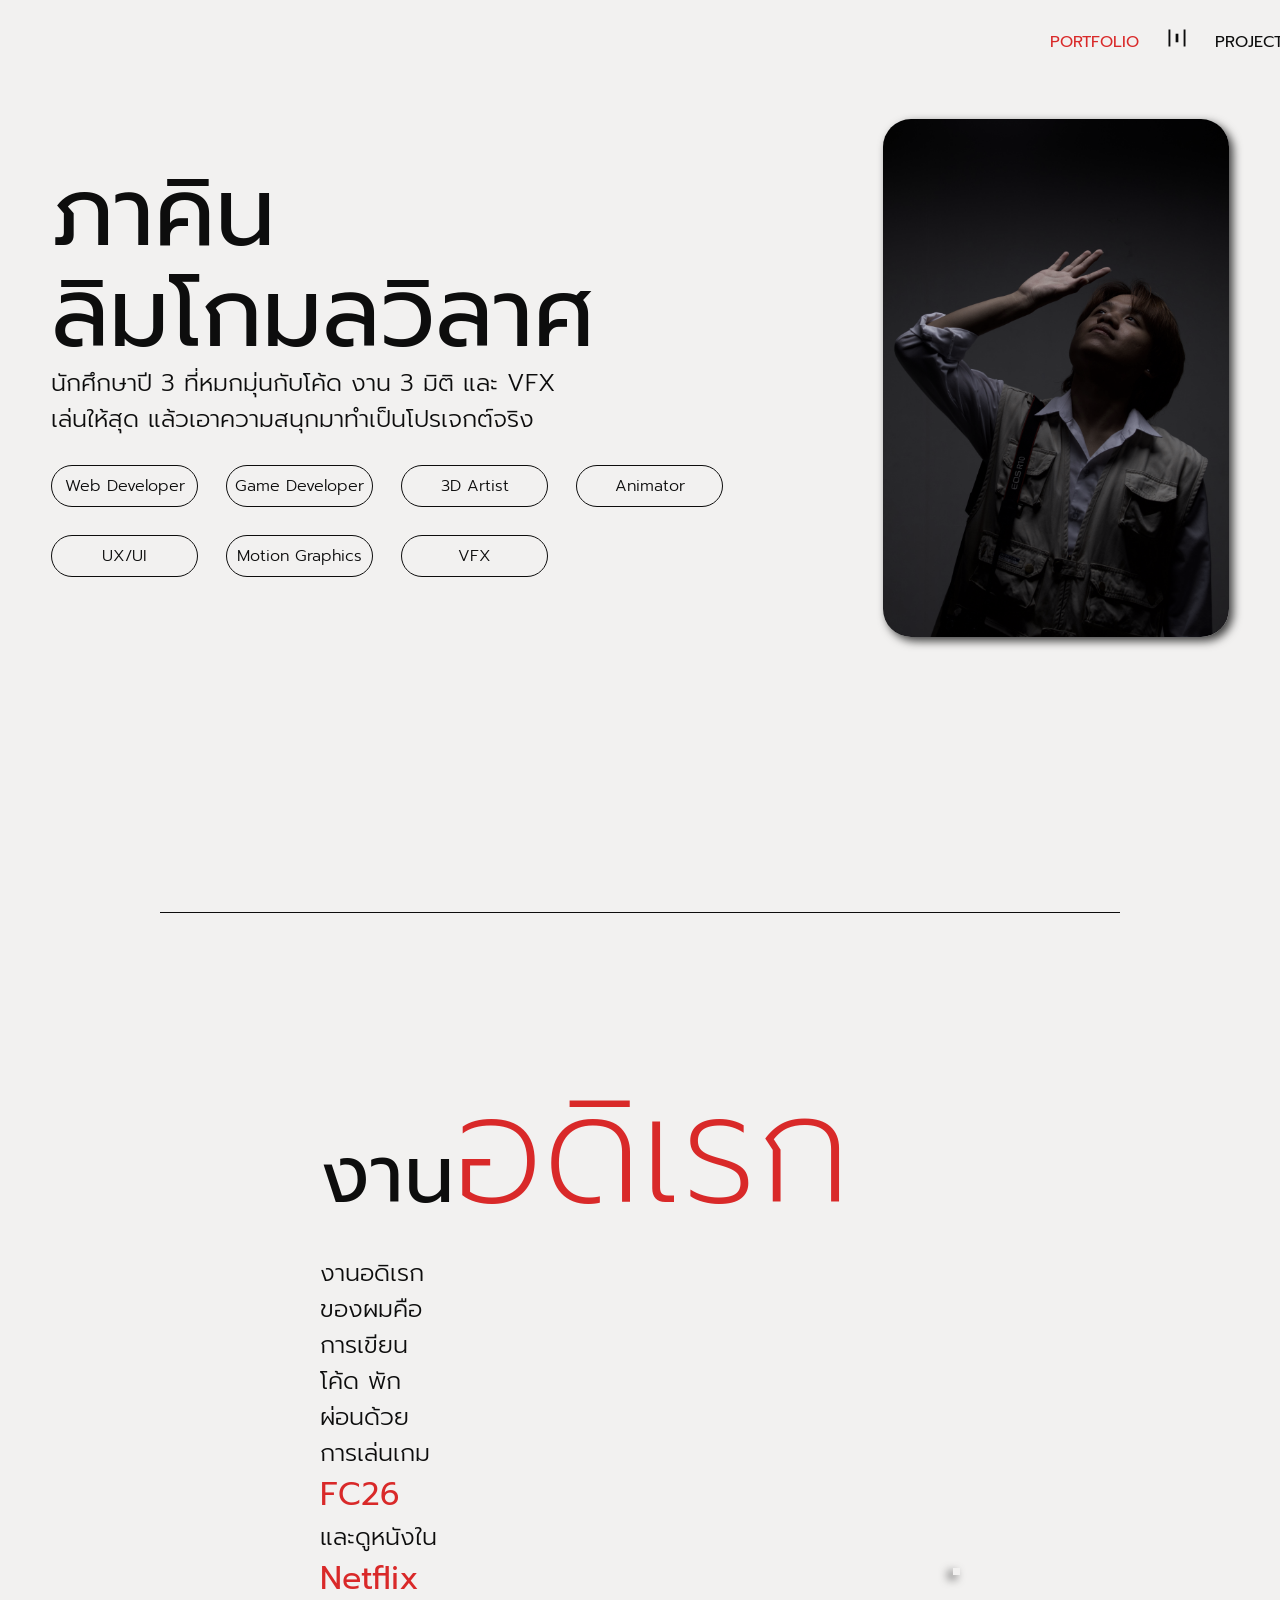
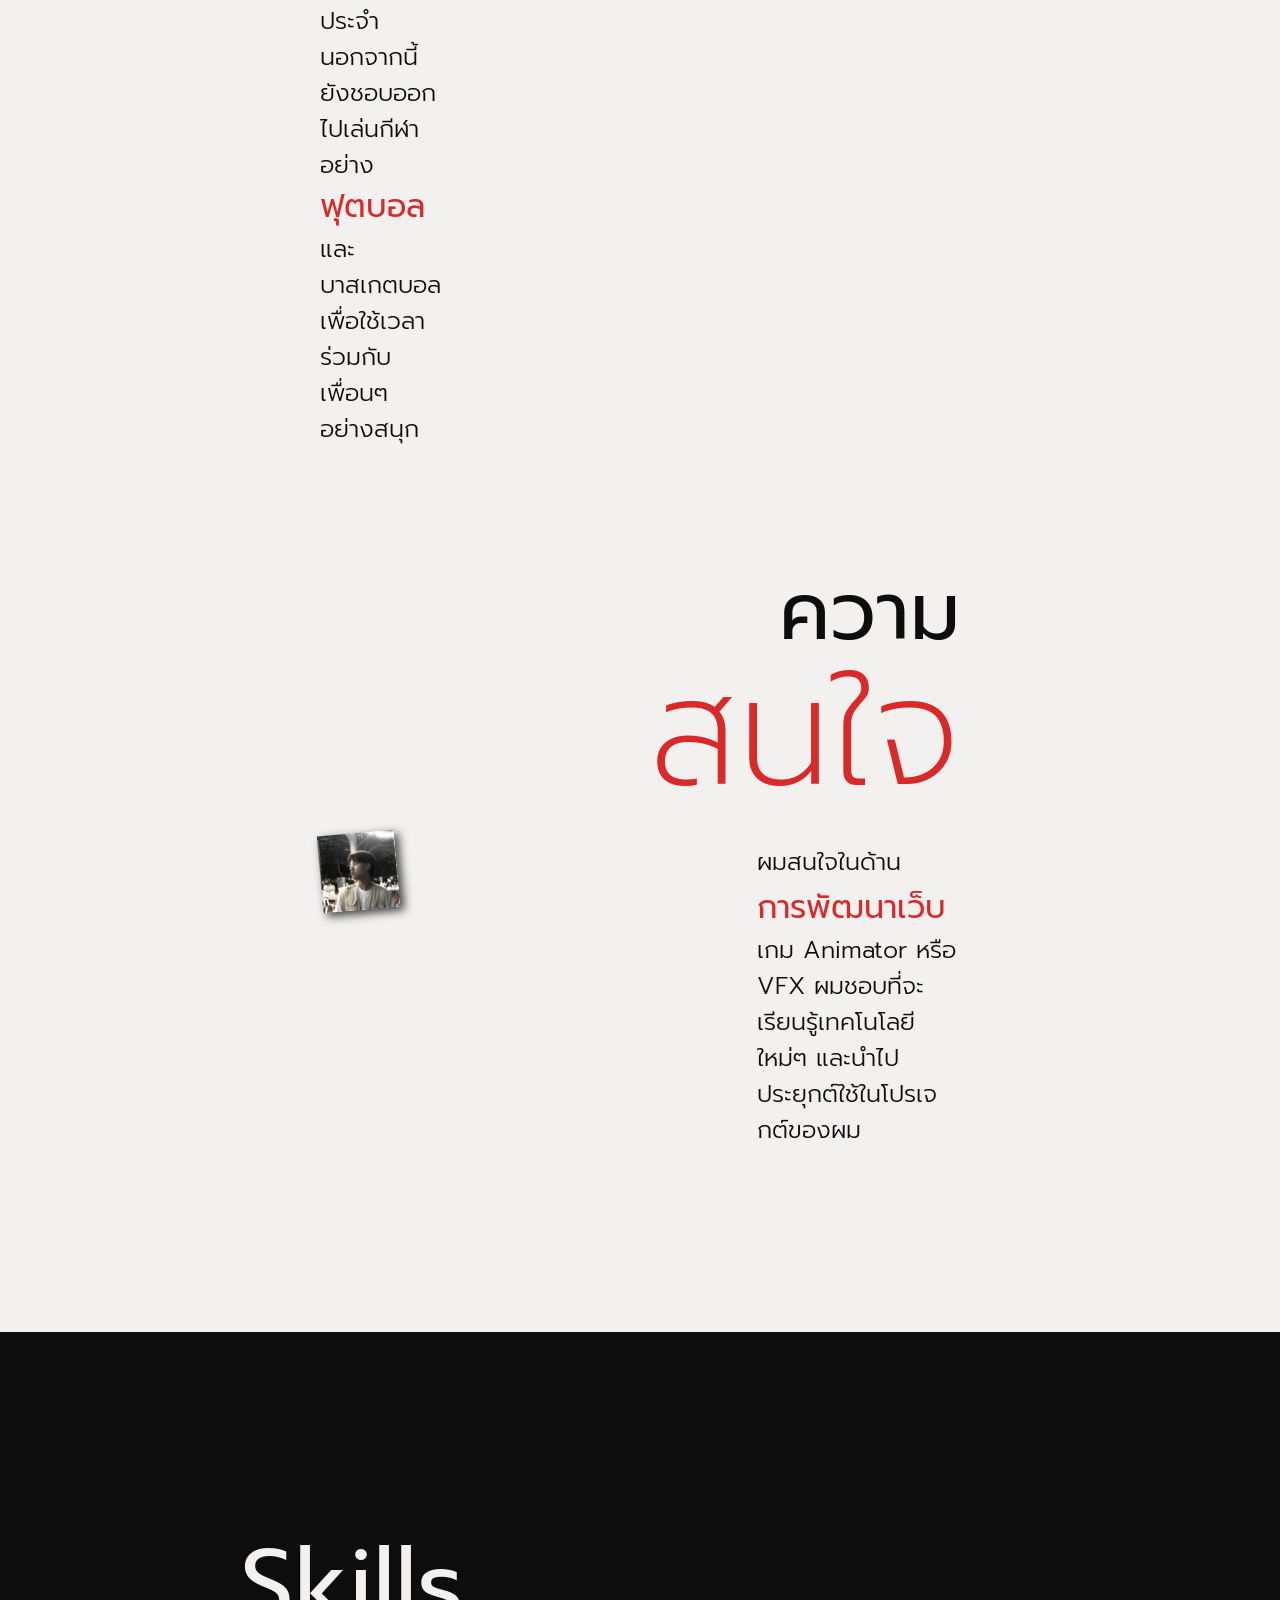
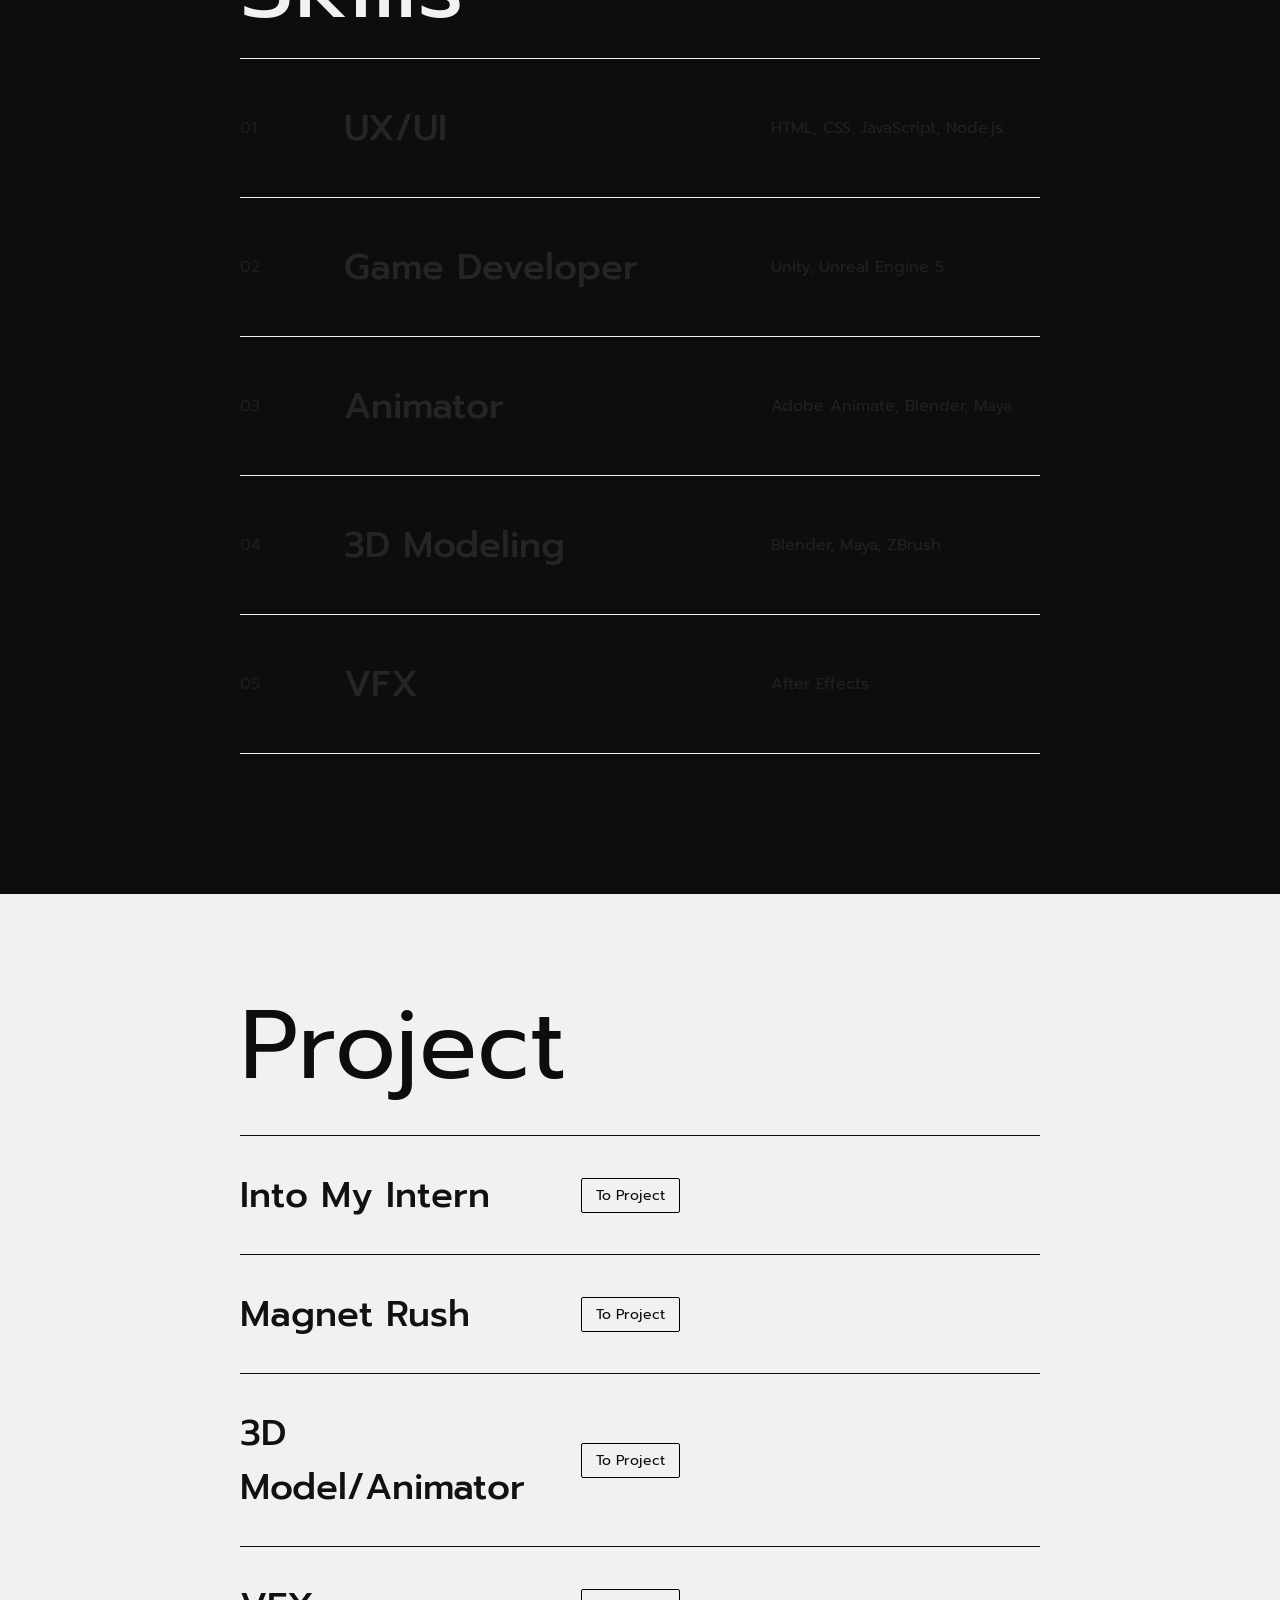
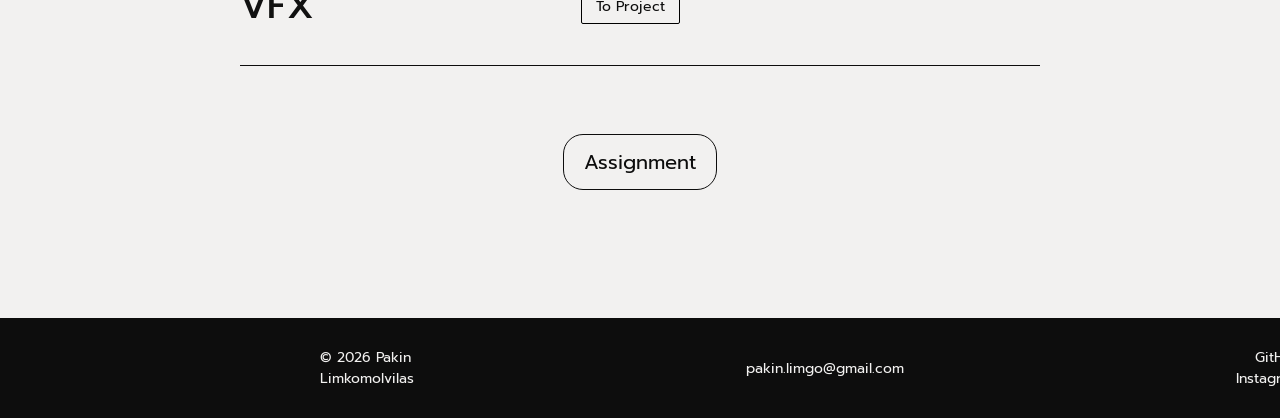
==== commit df25ab9e: "100%" ====
--- a/index.html
+++ b/index.html
@@ -151,34 +151,33 @@
                 <li class="project-item">
                     <div class="project-row">
                         <span class="project-name">Into My Intern</span>
-                        <a class="project-to" href="">To Project</a>
+                        <a class="project-to" href="./project.html#pj1">To Project</a>
                     </div>
                 </li>
                 <li class="project-item">
                     <div class="project-row">
                         <span class="project-name">Magnet Rush</span>
-                        <a class="project-to" href="">To Project</a>
+                        <a class="project-to" href="./project.html#pj2">To Project</a>
                     </div>
                 </li>
                 <li class="project-item">
                     <div class="project-row">
                         <span class="project-name">3D Model/Animator</span>
-                        <a class="project-to" href="">To Project</a>
+                        <a class="project-to" href="./project.html#pj3">To Project</a>
                     </div>
                 </li>
                 <li class="project-item">
                     <div class="project-row">
                         <span class="project-name">VFX</span>
-                        <a class="project-to" href="">To Project</a>
+                        <a class="project-to" href="./project.html#pj4">To Project</a>
                     </div>
                 </li>
             </ul>
             <div class="as">
-        <a href="">Assignment</a>
+        <a href="./project.html#as">Assignment</a>
     </div>
         </div>
     </section>
-    
     <footer class="footer">
         <div class="footer-col left">
             <span>© 2026 Pakin Limkomolvilas</span>
--- a/style.css
+++ b/style.css
@@ -66,14 +66,15 @@
 }
 
 #profile,
-#hobby {
+#hobby,
+#project-as {
     width: 100%;
     min-height: 100vh;
 }
 
 .profile,
 .hobby,
-.project {
+.project{
     margin: 0 var(--space-xxxxl);
     margin-bottom: var(--space-xl);
 }
@@ -137,7 +138,7 @@
 }
 
 .justifycenter img {
-    width: 29%;
+    width: 27%;
     border-radius: var(--space-lg);
     box-shadow: 4px 4px 10px rgba(0, 0, 0, 0.75);
     filter: grayscale(50%);
@@ -307,8 +308,9 @@
     margin-bottom: var(--space-xl);
 }
 
-.box-skill {
+.box-skill ul {
     margin: 0;
+    padding: 0;
 }
 
 .skills h1 {
@@ -377,6 +379,11 @@
     font-weight: 400;
     margin-bottom: 0;
 }
+
+.project ul {
+    padding: 0;
+}
+
 
 .project-item {
     list-style: none;
@@ -504,6 +511,43 @@
     transition: opacity 0.2s;
 }
 
+.project-as-pj,
+.project-as-as {
+    margin: 0 var(--space-xxxxxl);
+    margin-bottom: var(--space-xl);
+}
+
+.project-as-pj h1,
+.project-as-as h1{
+    text-align: center;
+    font-size: 90px;
+    font-weight: 300;
+    margin: 0;
+}
+
+.project-as-pj h1 span,
+.project-as-as h1 span{
+    font-size: 150px;
+    font-weight: 400;
+    color: var(--primary);
+}
+
+.pj-row{
+    display: flex;
+    gap: var(--space-xxxxxl);
+    align-items: center;
+    justify-content: center;
+    flex-direction: row;
+}
+
+.pj-row-reverse{
+    display: flex;
+    gap: var(--space-xxxxxl);
+    align-items: center;
+    justify-content: center;
+    flex-direction: row-reverse;
+}
+
 .topright ul li a:active {
     color: var(--primary);
 }
@@ -617,11 +661,9 @@
         width: 100%;
         margin-left: 0;
         margin-right: 0;
-
         display: flex;
         justify-content: space-between;
         align-items: center;
-
         gap: 20px;
     }
 
@@ -634,10 +676,9 @@
         width: 100%;
         display: flex;
         flex-direction: row;
-        justify-content: space-between;
+        justify-content: center;
         align-items: center;
-
-        gap: 40px;
+        gap: 30px;
     }
 
     .centerleft {
@@ -646,104 +687,92 @@
     }
 
     .justifycenter img {
-        width: 40%;
-        max-width: 320px;
+        width: 320px;
+        max-width: 520px;
     }
 
     .centerleft h1 {
+        font-size: 48px;
+        line-height: 1.1;
+    }
+
+    .centerleft p {
+        font-size: 16px;
+        line-height: 1.5;
+    }
+
+    .position ul {
+        grid-template-columns: repeat(2, 1fr);
+        gap: 10px;
+    }
+
+    .position ul li {
+        font-size: 12px;
+    }
+
+    .hobby-content {
+        flex-direction: column-reverse;
+        text-align: center;
+        gap: 40px;
+        margin-bottom: 80px;
+    }
+
+    .hobby-left {
+        width: 100%;
+    }
+
+    .hobby-left h1 {
+        font-size: 48px;
+    }
+
+    .hobby-left h1 span>span {
         font-size: 64px;
-        line-height: 1.05;
-    }
-
-    .centerleft p {
-        font-size: 18px;
-        line-height: 1.5;
-    }
-
-    .position ul {
-        grid-template-columns: repeat(4, 1fr);
-        gap: 10px;
-    }
-
-    .position ul li {
-        font-size: 13px;
-    }
-
-    .hobby-content {
-        width: 100%;
-        margin: 0;
-        margin-bottom: 100px;
-        display: flex;
-        flex-direction: row;
-        justify-content: space-between;
-        align-items: center;
-        gap: 40px;
-    }
-
-    .hobby-left {
-        width: 50%;
-    }
-
-    .hobby-left h1 {
-        font-size: 60px;
-    }
-
-    .hobby-left h1 span>span {
-        font-size: 100px;
     }
 
     .hobby-left p {
-        font-size: 18px;
+        font-size: 16px;
         padding-right: 0;
         margin: 0;
-        line-height: 1.5;
-    }
-
-    .hobby-left p span {
-        font-size: 24px;
     }
 
     .hobby-content-img {
-        width: 45%;
-        flex-shrink: 0;
+        width: 60%;
+        max-width: 400px;
+        margin: 0 auto;
     }
 
     .interests {
-        width: 100%;
-        margin: 0;
-        display: flex;
-        flex-direction: row-reverse;
-        justify-content: space-between;
-        align-items: center;
+        flex-direction: column-reverse;
+        text-align: center;
         gap: 40px;
+        margin-bottom: 80px;
     }
 
     .interests-right {
-        width: 50%;
+        width: 100%;
+        text-align: center;
     }
 
     .interests-right h1 {
-        font-size: 60px;
+        font-size: 48px;
+        text-align: center;
     }
 
     .interests-right h1 span>span {
-        font-size: 100px;
+        font-size: 64px;
     }
 
     .interests-right p {
-        font-size: 18px;
+        font-size: 16px;
         padding-left: 0;
         margin: 0;
-        line-height: 1.5;
-    }
-
-    .interests-right p span {
-        font-size: 24px;
+        text-align: center;
     }
 
     .interests-img {
-        width: 45%;
-        flex-shrink: 0;
+        width: 60%;
+        max-width: 400px;
+        margin: 0 auto;
     }
 
     .skills {
@@ -752,11 +781,11 @@
     }
 
     .skills h1 {
-        font-size: 72px;
+        font-size: 64px;
     }
 
     .skill-row {
-        grid-template-columns: 60px 1.2fr 1fr;
+        grid-template-columns: 50px 1fr;
         gap: 20px;
         font-size: 20px;
         padding: 30px 0;
@@ -764,11 +793,13 @@
     }
 
     .skill-title {
-        font-size: 28px;
+        font-size: 24px;
     }
 
     .skill-description {
+        grid-column: 2;
         font-size: 14px;
+        margin-top: 5px;
     }
 
     .project {
@@ -777,31 +808,43 @@
     }
 
     .project h1 {
-        font-size: 72px;
+        font-size: 64px;
     }
 
     .project-row {
-        grid-template-columns: 1fr auto 220px;
+        grid-template-columns: 1fr auto;
         gap: 20px;
+        padding: 24px 0;
     }
 
     .project-name {
-        font-size: 28px;
+        font-size: 24px;
+    }
+
+    .project-to {
+        font-size: 12px;
+        padding: 6px 12px;
+    }
+
+    .project-detail {
+        grid-template-columns: 1fr 1fr;
+        gap: 20px;
     }
 
     .project-img {
-        width: 220px;
-        height: 130px;
-    }
-
-    .project-detail {
-        grid-template-columns: 150px 100px 1fr 220px;
-        gap: 20px;
+        grid-column: 1 / -1;
+        width: 100%;
+        max-width: 320px;
+        height: auto;
+        margin-top: 10px;
+        justify-self: center;
     }
 
     .footer {
-        padding-left: 40px;
-        padding-right: 40px;
+        padding-left: 20px;
+        padding-right: 20px;
+        font-size: 12px;
+        grid-template-columns: 1fr 1.5fr 1fr;
     }
 }
 
@@ -836,7 +879,6 @@
         margin-right: 0;
         z-index: 1000;
         gap: 0;
-        /* เคลียร์ค่า gap จาก desktop */
     }
 
     .topleft {
@@ -856,7 +898,6 @@
 
     .menu-button {
         display: flex;
-        /* เรียกปุ่มกลับมาแสดงในมือถือ */
         position: absolute;
         right: 0;
         top: 50%;
@@ -922,7 +963,6 @@
         margin: 0;
         padding: 0;
         align-items: stretch;
-        /* เคลียร์ค่าจาก desktop */
     }
 
     .topright li {
@@ -935,7 +975,6 @@
         color: var(--primary-dark);
         text-decoration: none;
         font-size: 14px;
-        transition: background .2s ease, color .2s ease;
     }
 
     .separator {
@@ -1070,10 +1109,6 @@
         margin-bottom: 20px;
     }
 
-    .box-skill ul {
-        padding: 0;
-    }
-
     .skills-item {
         transform: translateX(50px);
     }
@@ -1112,10 +1147,6 @@
     .project h1 {
         font-size: 52px;
         margin-bottom: 20px;
-    }
-
-    .project ul {
-        padding: 0;
     }
 
     .project-row {
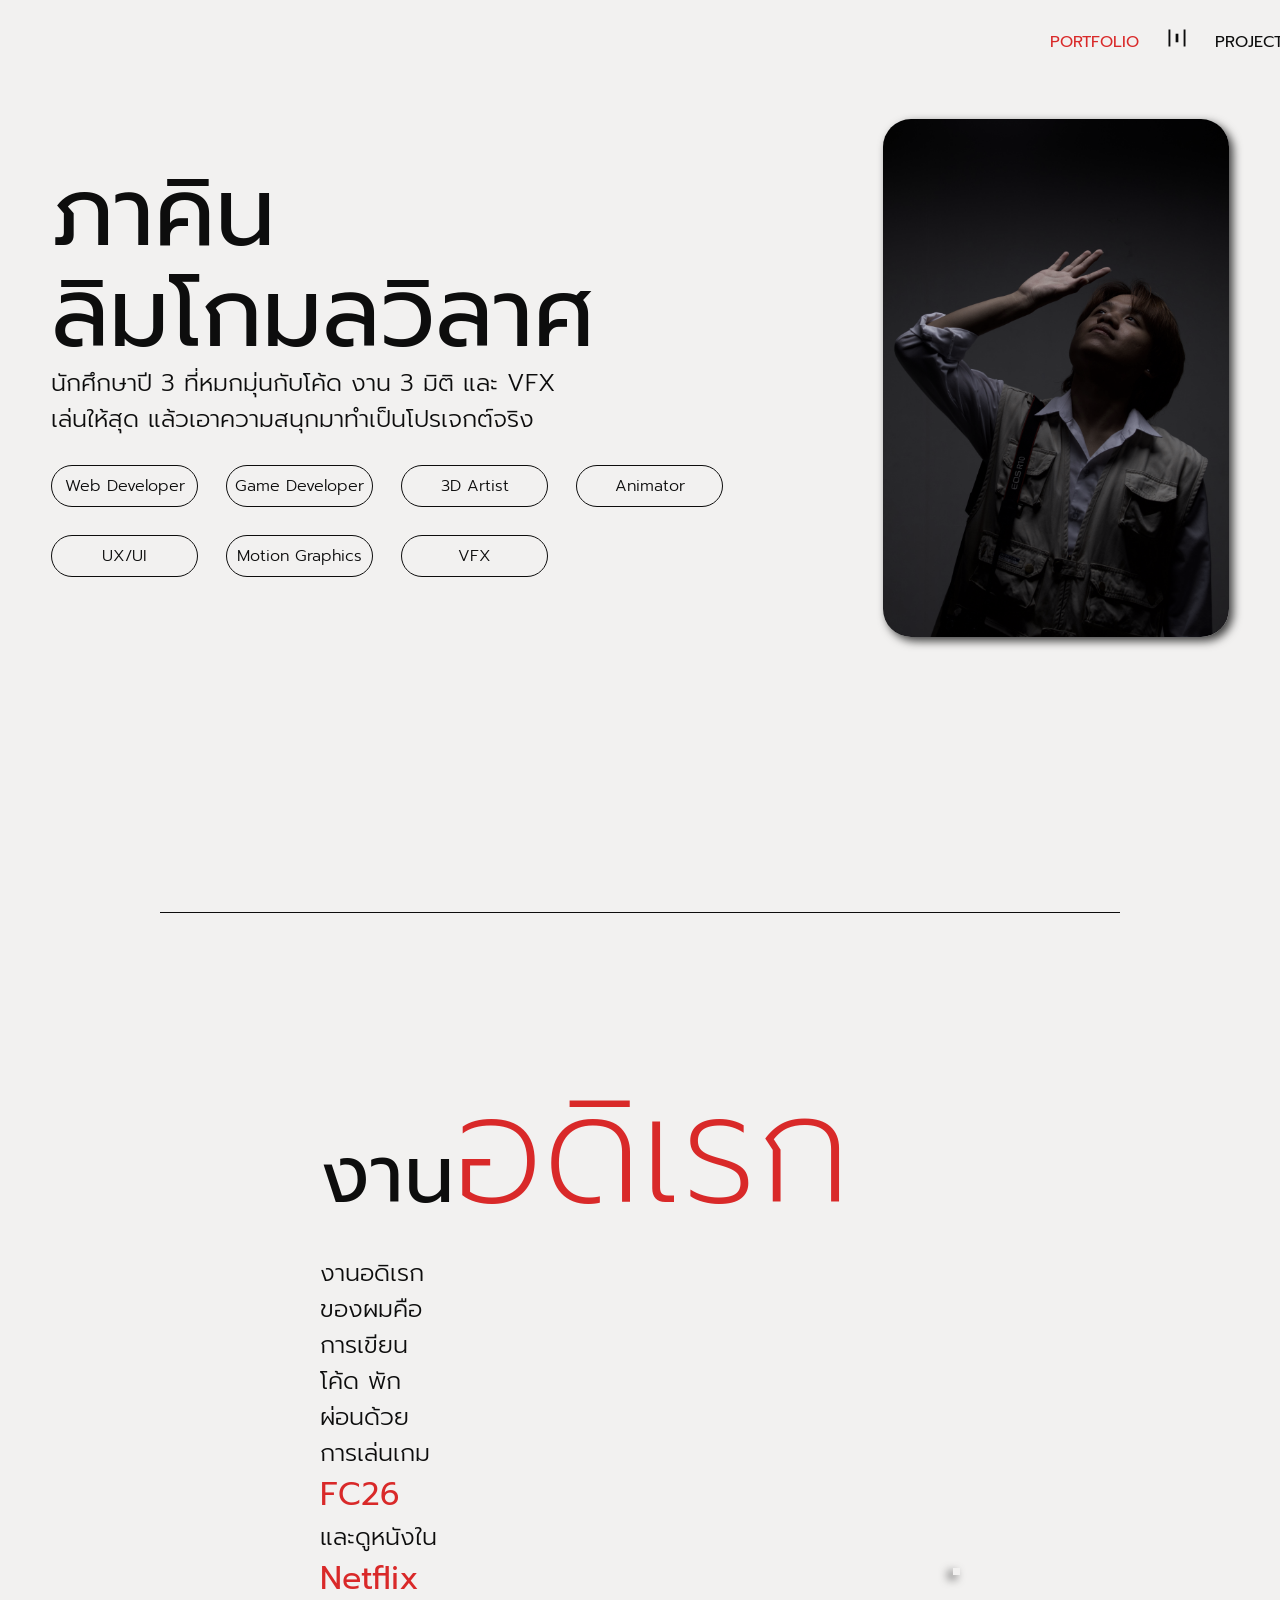
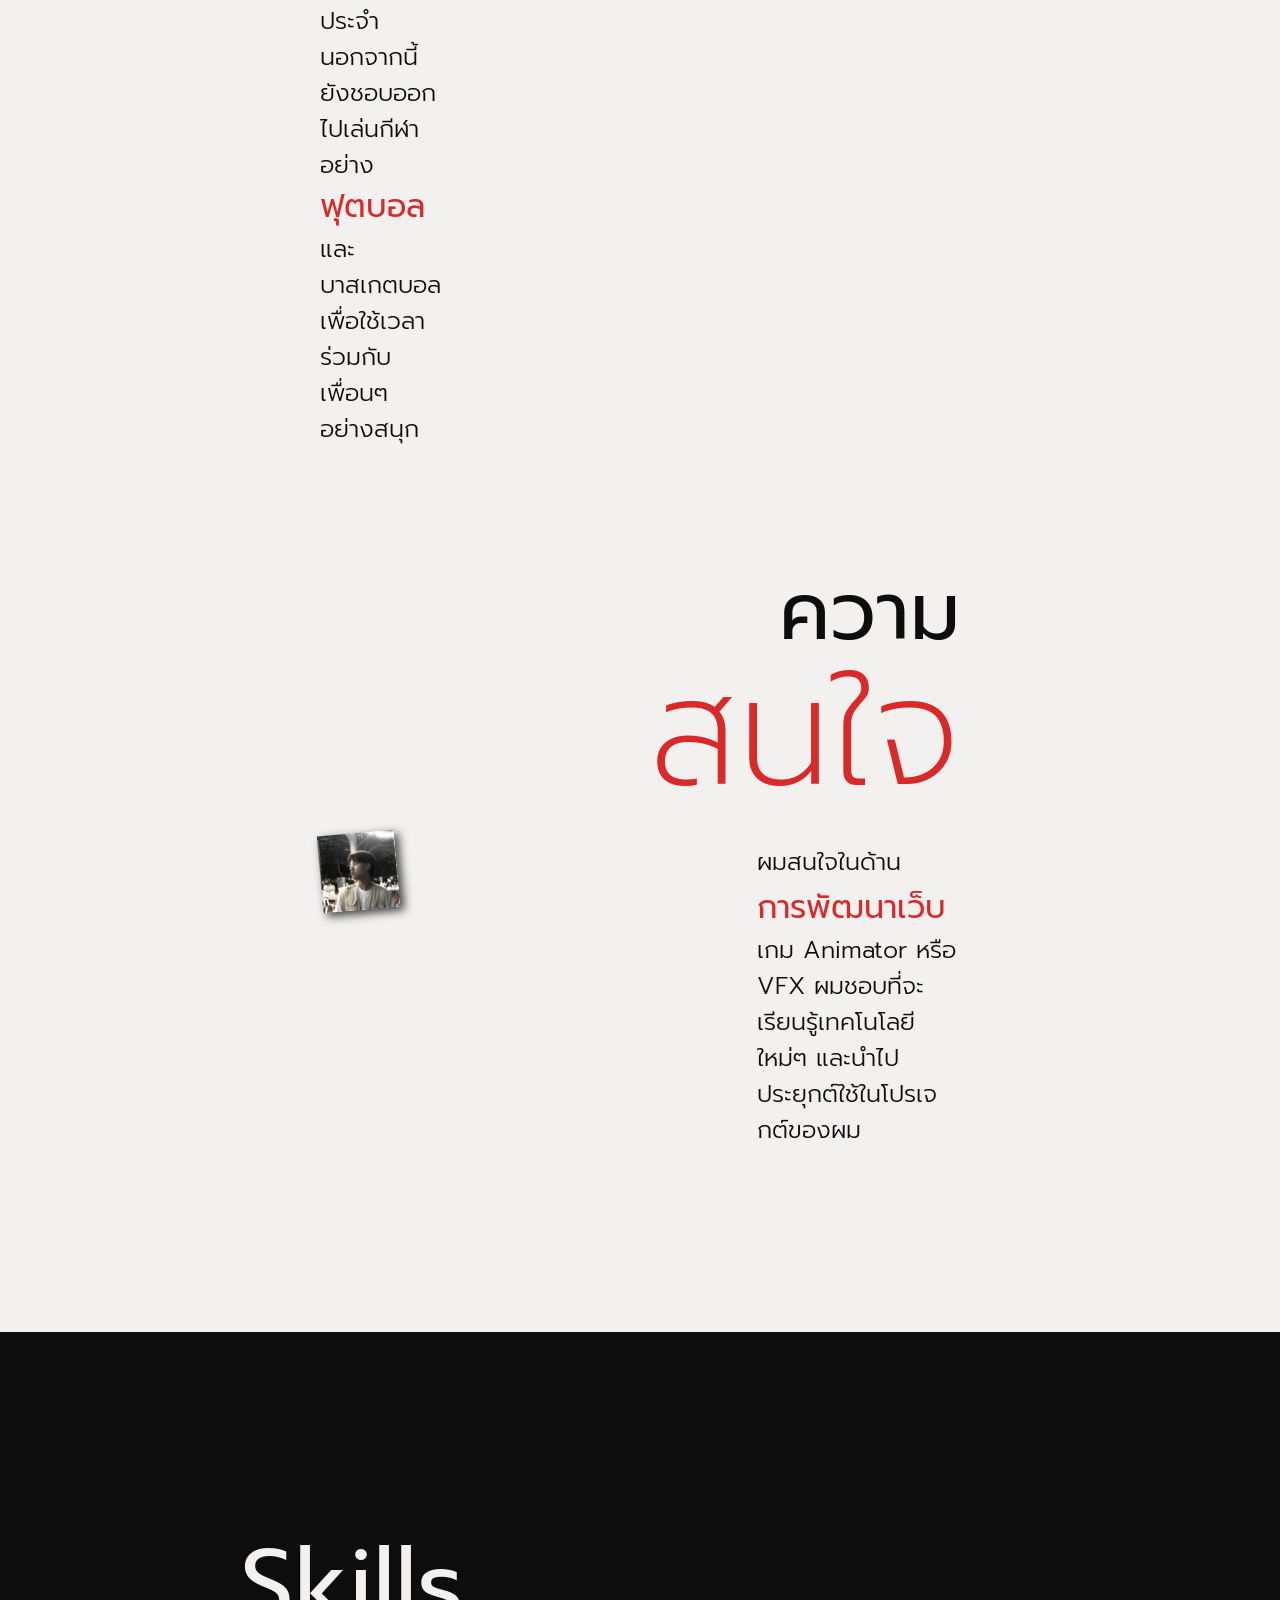
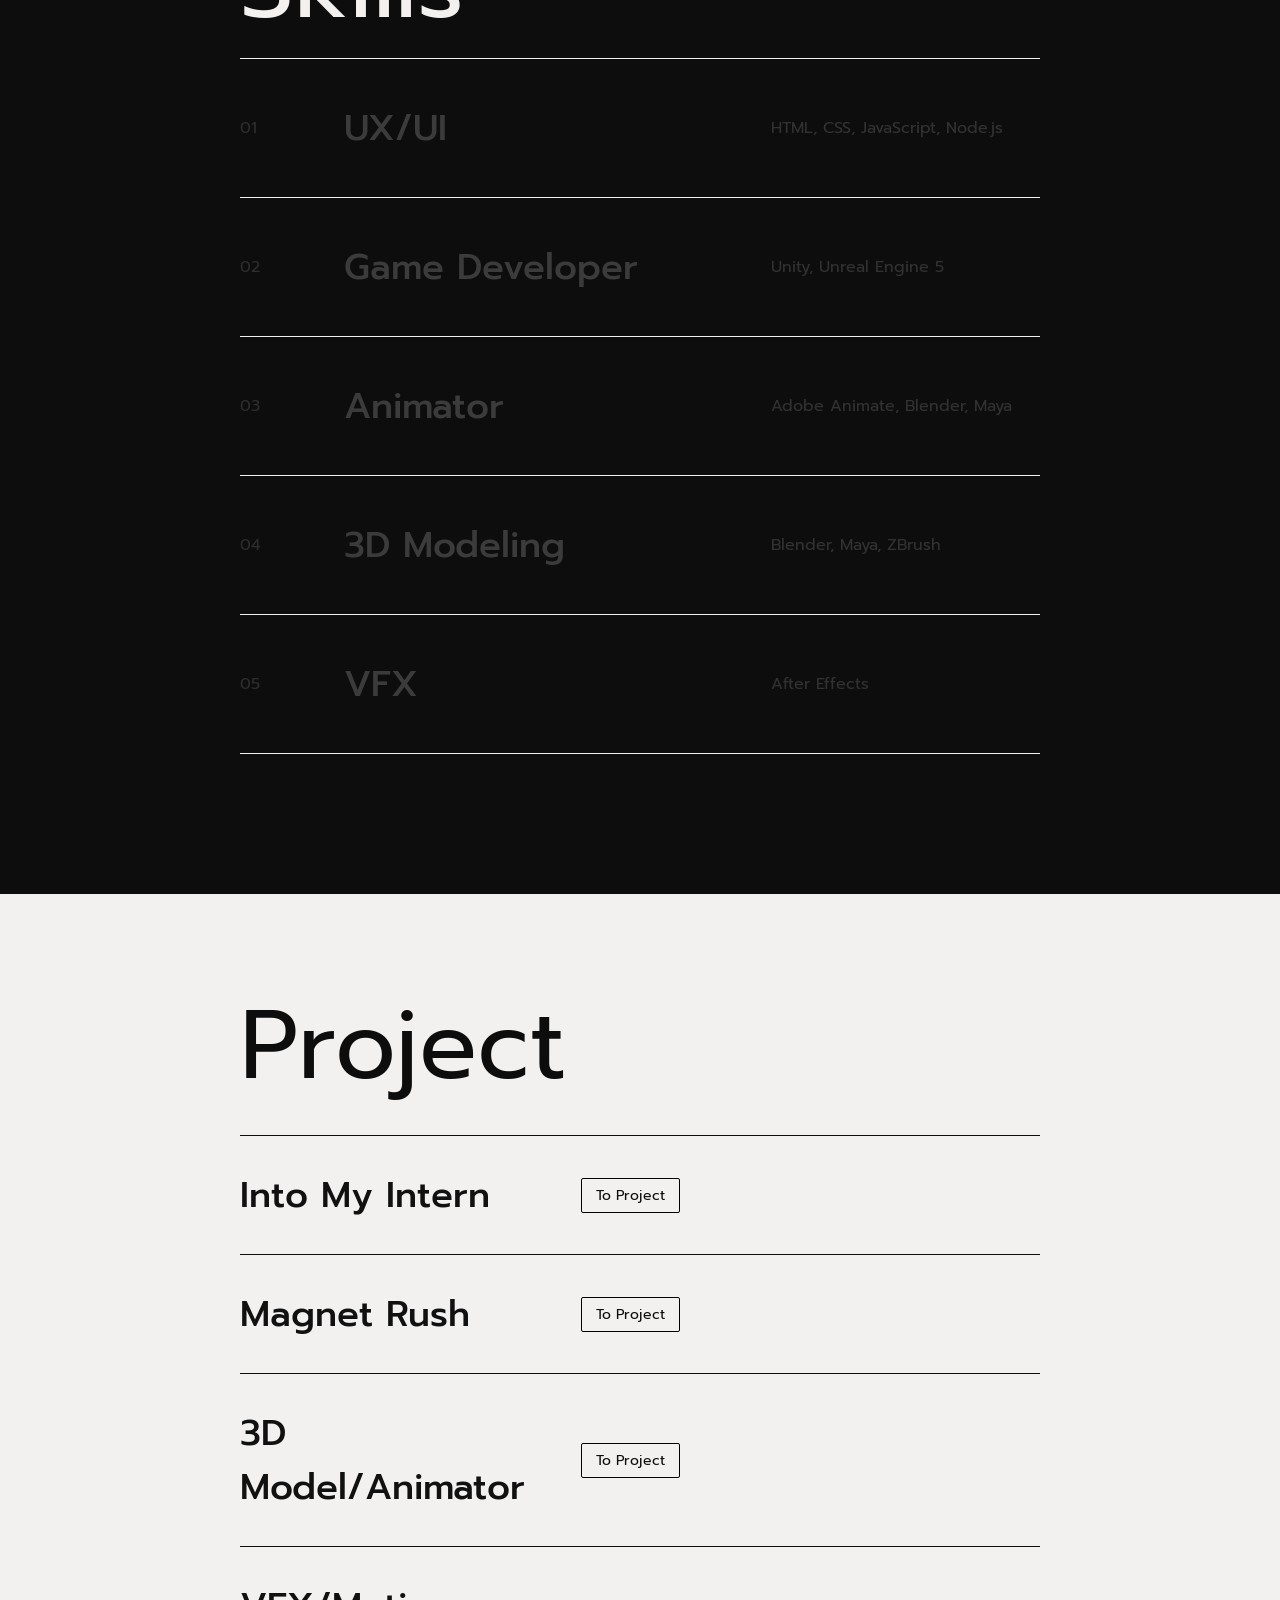
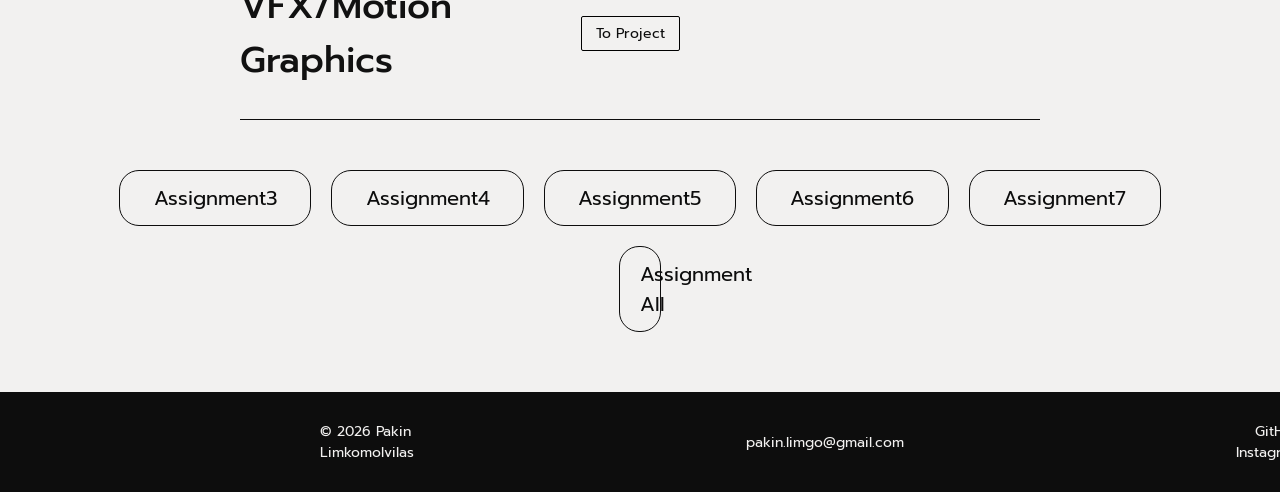
==== commit 68b2ed4a: "👍" ====
--- a/index.html
+++ b/index.html
@@ -8,7 +8,8 @@
     <script type="text/javascript" src="main.js"></script>
     <link rel="stylesheet"
         href="https://fonts.googleapis.com/css2?family=Material+Symbols+Outlined:opsz,wght,FILL,GRAD@24,500,1,0&icon_names=horizontal_distribute" />
-    <title>Portfolio</title>
+    <title>PortfolioByKin</title>
+    <link rel="shortcut icon" type="x-ion" href="./img/Logo1.png">
 </head>
 
 <body>
@@ -168,14 +169,19 @@
                 </li>
                 <li class="project-item">
                     <div class="project-row">
-                        <span class="project-name">VFX</span>
+                        <span class="project-name">VFX/Motion Graphics</span>
                         <a class="project-to" href="./project.html#pj4">To Project</a>
                     </div>
                 </li>
             </ul>
             <div class="as">
-        <a href="./project.html#as">Assignment</a>
-    </div>
+                <a href="./Assignment/Assignment3/index.html" target="_blank" id="as3">Assignment3</a>
+                <a href="./Assignment/Assignment4/index.html" target="_blank" id="as4">Assignment4</a>
+                <a href="./Assignment/Assignment5/index.html" target="_blank" id="as5">Assignment5</a>
+                <a href="./Assignment/Assignment6/register.html" target="_blank" id="as6">Assignment6</a>
+                <a href="./Assignment/Assignment7/index.html" target="_blank" id="as7">Assignment7</a>
+                <a href="./project.html#as" id="all">Assignment All</a>
+            </div>
         </div>
     </section>
     <footer class="footer">
--- a/style.css
+++ b/style.css
@@ -66,15 +66,14 @@
 }
 
 #profile,
-#hobby,
-#project-as {
+#hobby {
     width: 100%;
     min-height: 100vh;
 }
 
 .profile,
 .hobby,
-.project{
+.project {
     margin: 0 var(--space-xxxxl);
     margin-bottom: var(--space-xl);
 }
@@ -342,7 +341,7 @@
     align-items: center;
     font-size: 24px;
     padding: 42px 0;
-    opacity: .1;
+    opacity: .2;
 }
 
 .skill-number {
@@ -461,8 +460,13 @@
 }
 
 .as {
+    display: grid;
+    grid-template-columns: repeat(5, 1fr);
+    gap: 20px;
+    align-items: center;
+    justify-content: center;
     text-align: center;
-    margin: var(--space-xxxl) 0;
+    margin-top: 50px;
 }
 
 .as a {
@@ -474,6 +478,12 @@
     border: 1px solid var(--primary-dark);
     border-radius: 20px;
     padding: var(--space-sm) var(--space-md);
+}
+
+#all {
+    grid-column: 1/span 5;
+    margin-left: 500px;
+    margin-right: 500px;
 }
 
 .footer-col {
@@ -511,43 +521,6 @@
     transition: opacity 0.2s;
 }
 
-.project-as-pj,
-.project-as-as {
-    margin: 0 var(--space-xxxxxl);
-    margin-bottom: var(--space-xl);
-}
-
-.project-as-pj h1,
-.project-as-as h1{
-    text-align: center;
-    font-size: 90px;
-    font-weight: 300;
-    margin: 0;
-}
-
-.project-as-pj h1 span,
-.project-as-as h1 span{
-    font-size: 150px;
-    font-weight: 400;
-    color: var(--primary);
-}
-
-.pj-row{
-    display: flex;
-    gap: var(--space-xxxxxl);
-    align-items: center;
-    justify-content: center;
-    flex-direction: row;
-}
-
-.pj-row-reverse{
-    display: flex;
-    gap: var(--space-xxxxxl);
-    align-items: center;
-    justify-content: center;
-    flex-direction: row-reverse;
-}
-
 .topright ul li a:active {
     color: var(--primary);
 }
@@ -622,6 +595,210 @@
 .footer a:hover {
     color: #D92929;
     text-decoration: overline;
+}
+
+#project-as {
+    width: 100%;
+    min-height: auto;
+}
+
+.project-as-pj,
+.project-as-as,
+.pj-row,
+.pj-row-reverse,
+.pj-text,
+.assignment-grid,
+.box-as {
+    min-width: 0;
+    box-sizing: border-box;
+}
+
+.project-as-pj {
+    margin: 0 var(--space-xxxxxl) 90px;
+}
+
+.project-as-pj .section-heading,
+.project-as-as .section-heading {
+    text-align: center;
+    font-size: clamp(38px, 6vw, 90px);
+    line-height: 1.15;
+    font-weight: 300;
+    margin: 0 0 55px;
+    overflow-wrap: anywhere;
+}
+
+.project-as-pj .section-heading span,
+.project-as-as .section-heading span {
+    color: var(--primary);
+    font-size: 1.35em;
+    font-weight: 400;
+}
+
+.pj-row,
+.pj-row-reverse {
+    display: flex;
+    align-items: center;
+    justify-content: space-between;
+    gap: 40px;
+    margin-bottom: 80px;
+}
+
+.pj-row-reverse {
+    flex-direction: row-reverse;
+}
+
+.pj-row:last-child,
+.pj-row-reverse:last-child {
+    margin-bottom: 0;
+}
+
+.pj-text {
+    flex: 1;
+    width: auto;
+}
+
+.pj-text h2 {
+    font-size: 36px;
+    line-height: 1.3;
+    font-weight: 500;
+    margin: 0 0 16px;
+    overflow-wrap: anywhere;
+}
+
+.pj-text h2 span{
+    font-size: 48px;
+    font-weight: 300;
+    color: var(--primary);
+}
+
+.pj-text p {
+    font-size: clamp(14px, 1.6vw, 18px);
+    line-height: 1.8;
+    font-weight: 300;
+    color: #444;
+    margin: 0 0 24px;
+    overflow-wrap: anywhere;
+}
+
+.pj-text a {
+    display: inline-block;
+    text-decoration: none;
+    color: var(--primary-light);
+    background: var(--primary);
+    border: 1px solid var(--primary);
+    border-radius: 8px;
+    padding: 10px 22px;
+    font-size: 15px;
+}
+
+.pj-row>img,
+.pj-row-reverse>img {
+    display: block;
+    flex: 1;
+    width: 50%;
+    max-width: 560px;
+    min-width: 0;
+    height: auto;
+    aspect-ratio: 16 / 10;
+    object-fit: cover;
+    border-radius: 16px;
+    box-shadow: 0 8px 24px rgba(0, 0, 0, 0.1);
+}
+
+.project-as-as {
+    margin: 0 var(--space-xxxxxl) 80px;
+    text-align: center;
+}
+
+.assignment-grid {
+    display: grid;
+    grid-template-columns: repeat(3, minmax(0, 1fr));
+    gap: 30px 24px;
+    width: 100%;
+    margin: 35px auto 0;
+    padding: 0;
+}
+
+.box-as {
+    width: 100%;
+    text-align: left;
+}
+
+.box-as h2 {
+    font-size: 18px;
+    font-weight: 500;
+    line-height: 1.4;
+    margin: 0 0 12px;
+    color: var(--primary-dark);
+}
+
+.box-as a {
+    display: block;
+    position: relative;
+    width: 100%;
+    aspect-ratio: 4 / 3;
+    overflow: hidden;
+    border-radius: 12px;
+    background: #e0e0e0;
+    box-shadow: 0 4px 12px rgba(0, 0, 0, 0.08);
+}
+
+.box-as img {
+    display: block;
+    width: 100%;
+    height: 100%;
+    object-fit: cover;
+    object-position: center;
+}
+
+.box-as-text {
+    position: absolute;
+    inset: 0;
+    display: flex;
+    justify-content: center;
+    align-items: center;
+    padding: 12px;
+    text-align: center;
+    background: linear-gradient(to bottom, rgba(217, 41, 41, 0.15), rgba(217, 41, 41, 0.88));
+    opacity: 0;
+    visibility: hidden;
+    pointer-events: none;
+}
+
+.box-as-text h3 {
+    color: var(--primary-light);
+    font-size: clamp(14px, 1.8vw, 22px);
+    font-weight: 500;
+    line-height: 1.4;
+    overflow-wrap: anywhere;
+    margin: 0;
+    transform: translateY(10px);
+}
+
+.pj-row>img:hover,
+.pj-row-reverse>img:hover {
+    transform: translateY(-5px);
+    box-shadow: 0 15px 30px rgba(0, 0, 0, 0.15);
+}
+
+.pj-text a:hover {
+    transform: scale(1.1);
+    box-shadow: 0 6px 20px rgba(217, 41, 41, 0.25);
+}
+
+.box-as a:hover .box-as-text,
+.box-as a:focus-visible .box-as-text {
+    opacity: 1;
+    visibility: visible;
+}
+
+.box-as a:hover .box-as-text h3,
+.box-as a:focus-visible .box-as-text h3 {
+    transform: translateY(0);
+}
+
+.box-as a:hover img {
+    transform: scale(1.04);
 }
 
 @keyframes fadeIn {
@@ -840,11 +1017,62 @@
         justify-self: center;
     }
 
+    .as {
+        grid-template-columns: 1fr 1fr 1fr;
+        gap: 20px;
+    }
+
+    .as a {
+        font-size: 14px;
+        padding: 10px 18px;
+    }
+
+    #as3,
+    #as6 {
+        grid-column: 1 / span 1;
+    }
+
+    #as4,
+    #as7 {
+        grid-column: 2 / span 1;
+    }
+
+    #as5,
+    #all {
+        grid-column: 3 / span 1;
+        margin: 0;
+    }
+
     .footer {
         padding-left: 20px;
         padding-right: 20px;
         font-size: 12px;
         grid-template-columns: 1fr 1.5fr 1fr;
+    }
+
+    .project-as-pj,
+    .project-as-as {
+        margin-left: 25px;
+        margin-right: 25px;
+    }
+
+    .project-as-pj .section-heading,
+    .project-as-as .section-heading {
+        font-size: 46px;
+        margin-bottom: 35px;
+    }
+
+    .assignment-grid {
+        grid-template-columns: repeat(2, minmax(0, 1fr));
+        gap: 24px 16px;
+    }
+
+    .box-as h2 {
+        font-size: 15px;
+    }
+
+    .box-as-text h3 {
+        font-size: 14px;
     }
 }
 
@@ -1188,12 +1416,26 @@
     }
 
     .as {
-        margin: 40px 0;
+        grid-template-columns: 1fr 1fr;
+        gap: 20px;
     }
 
     .as a {
         font-size: 14px;
         padding: 10px 18px;
+    }
+
+    #as3,
+    #as5,
+    #as7 {
+        grid-column: 1 / span 1;
+    }
+
+    #as4,
+    #as6,
+    #all {
+        grid-column: 2 / span 1;
+        margin: 0;
     }
 
     .footer {
@@ -1221,6 +1463,92 @@
         margin-left: 0;
     }
 
+    #project-as {
+        padding-top: 20px;
+    }
+
+    .project-as-pj {
+        margin: 0 20px 55px;
+    }
+
+    .project-as-pj .section-heading,
+    .project-as-as .section-heading {
+        font-size: 38px;
+        line-height: 1.2;
+        margin-bottom: 30px;
+        letter-spacing: -0.5px;
+    }
+
+    .pj-row,
+    .pj-row-reverse {
+        flex-direction: column;
+        align-items: stretch;
+        gap: 18px;
+        margin-bottom: 45px;
+    }
+
+    .pj-text {
+        width: 100%;
+        flex: auto;
+    }
+
+    .pj-text h2 {
+        font-size: 23px;
+        line-height: 1.35;
+        margin-bottom: 10px;
+    }
+
+    .pj-text p {
+        font-size: 14px;
+        line-height: 1.8;
+        margin-bottom: 20px;
+    }
+
+    .pj-text a {
+        padding: 9px 18px;
+        font-size: 14px;
+        border-radius: 7px;
+    }
+
+    .pj-row>img,
+    .pj-row-reverse>img {
+        width: 100%;
+        max-width: none;
+        flex: auto;
+        aspect-ratio: 16 / 10;
+        border-radius: 12px;
+    }
+
+    .project-as-as {
+        margin: 0 20px 45px;
+    }
+
+    .assignment-grid {
+        grid-template-columns: repeat(2, minmax(0, 1fr));
+        gap: 22px 12px;
+        margin-top: 25px;
+    }
+
+    .box-as h2 {
+        font-size: 14px;
+        line-height: 1.45;
+        margin-bottom: 8px;
+    }
+
+    .box-as a {
+        aspect-ratio: 4 / 3;
+        border-radius: 9px;
+    }
+
+    .box-as-text {
+        padding: 6px;
+    }
+
+    .box-as-text h3 {
+        font-size: 12px;
+        line-height: 1.4;
+    }
+
     .topright a:hover {
         background: var(--primary-dark);
         color: var(--primary-light);
